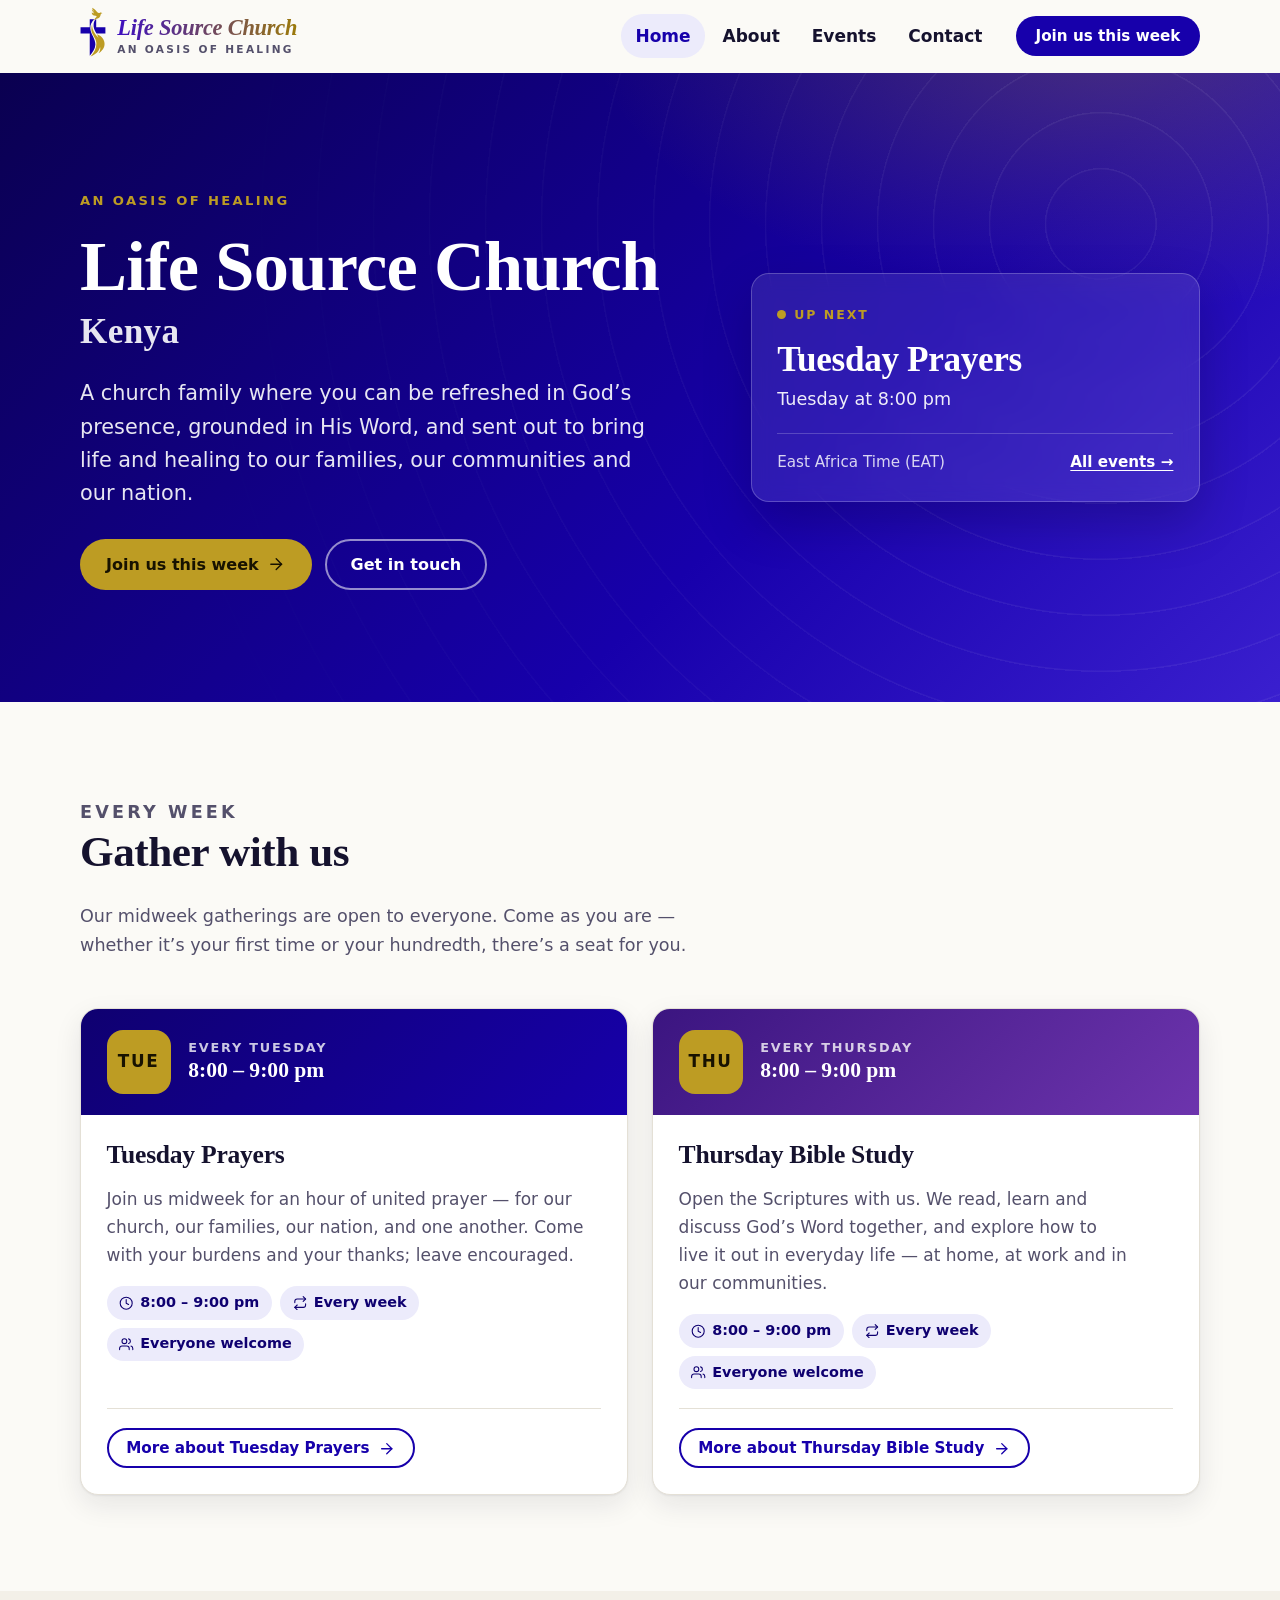
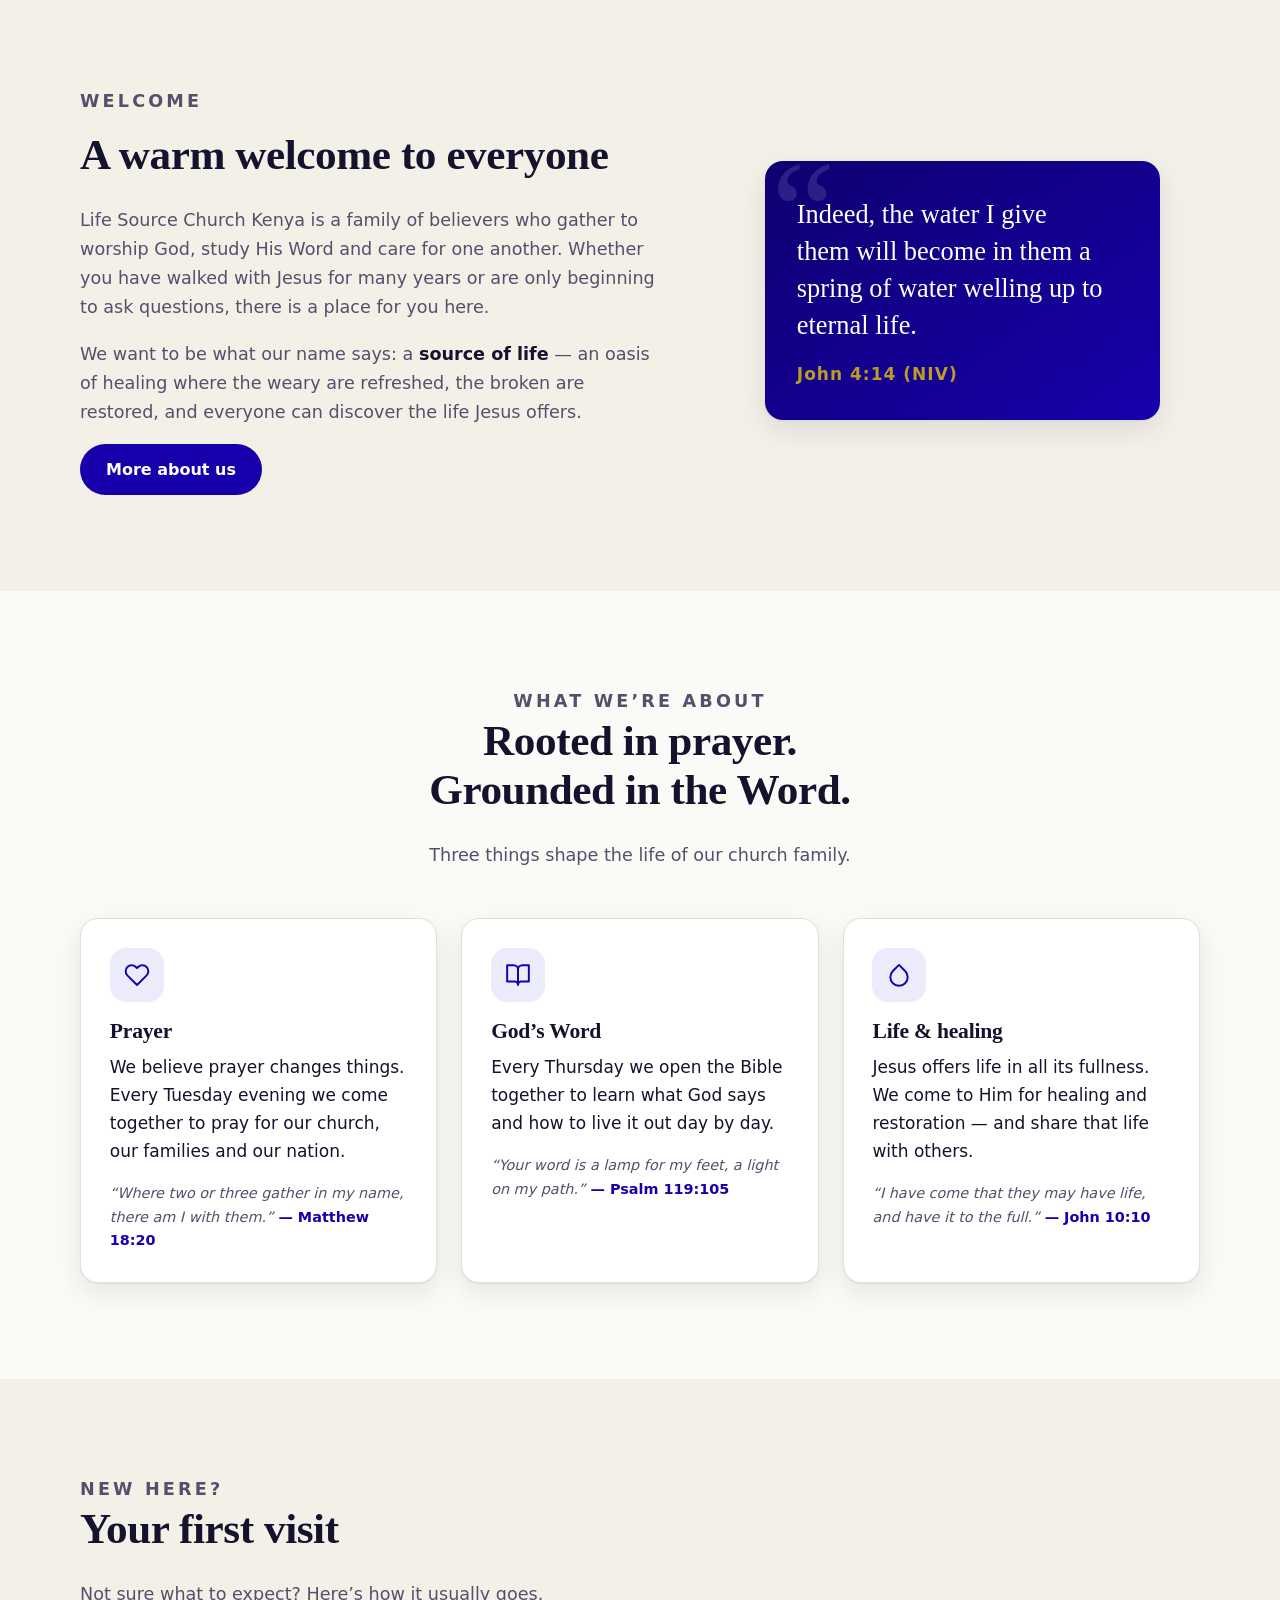
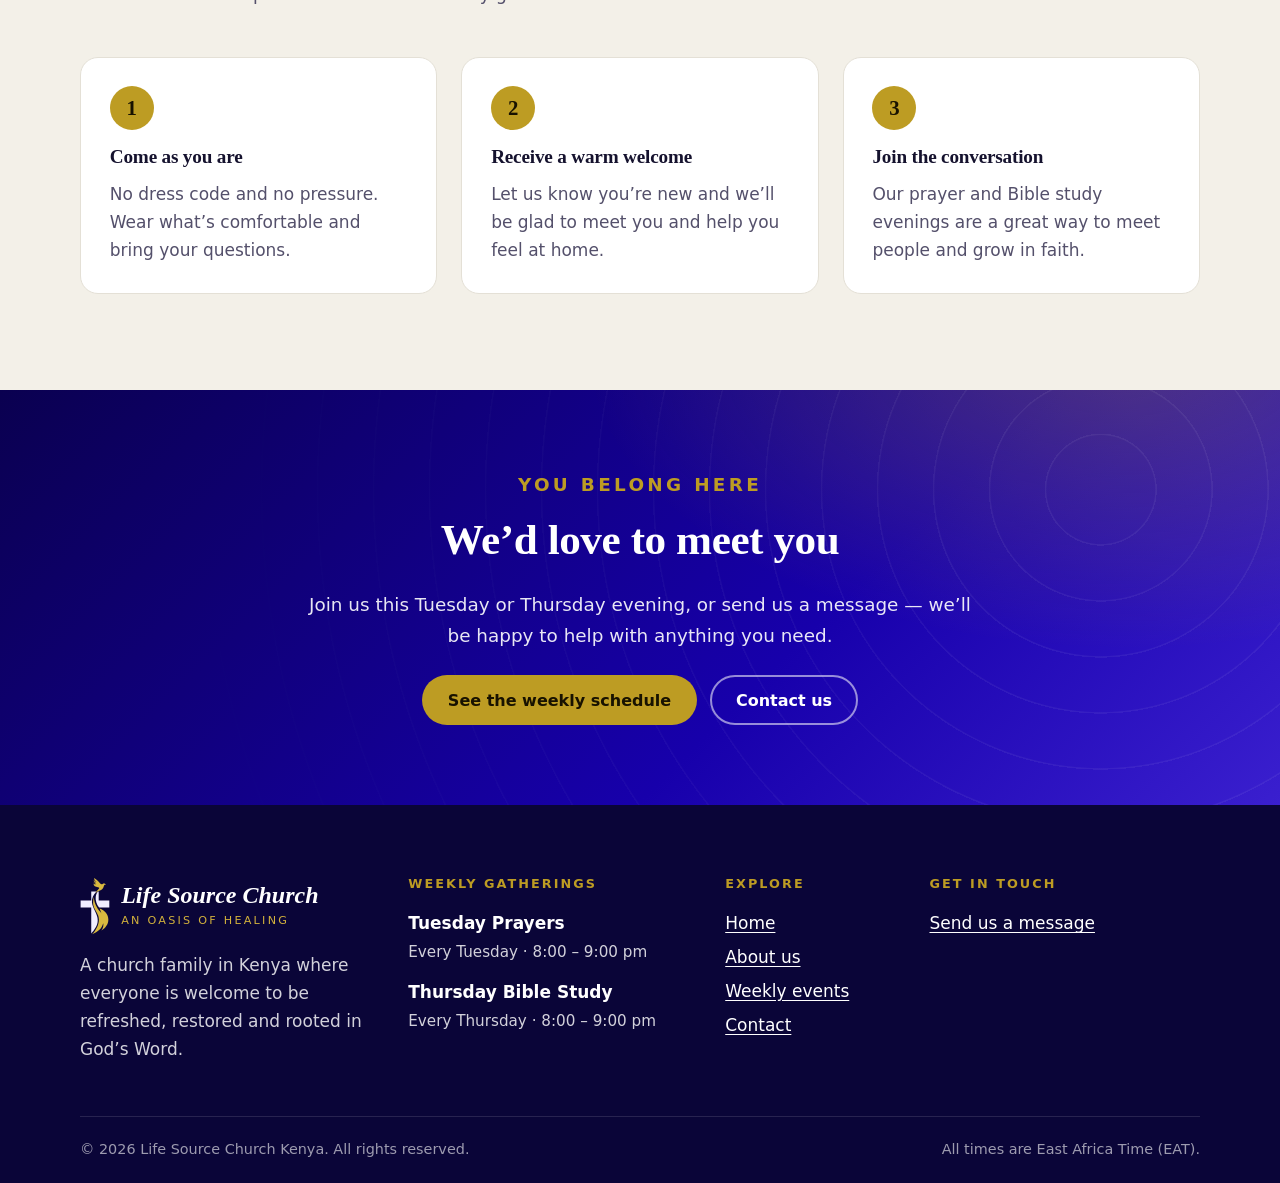
==== index.html @ 473baf08 "Add Life Source Church Kenya website Static, dependency-free site (HTML/CSS/JS) themed from the chur" ====
<!doctype html>
<html lang="en">
<head>
  <meta charset="utf-8">
  <meta name="viewport" content="width=device-width, initial-scale=1">
  <title>Life Source Church Kenya — An Oasis of Healing</title>
  <meta name="description" content="Life Source Church Kenya — a welcoming church family. Join us every Tuesday for prayers and every Thursday for Bible study, 8:00 – 9:00 pm.">
  <meta name="theme-color" content="#1700ab">
  <meta property="og:type" content="website">
  <meta property="og:site_name" content="Life Source Church Kenya">
  <meta property="og:title" content="Life Source Church Kenya — An Oasis of Healing">
  <meta property="og:description" content="Life Source Church Kenya — a welcoming church family. Join us every Tuesday for prayers and every Thursday for Bible study, 8:00 – 9:00 pm.">
  <link rel="icon" href="img/favicon.svg" type="image/svg+xml">
  <link rel="stylesheet" href="css/styles.css">
  <script>document.documentElement.classList.add("js");</script>
  <script src="js/site-config.js"></script>
  <script src="js/main.js" defer></script>
  <script type="application/ld+json">
  {"@context":"https://schema.org","@type":"Church","name":"Life Source Church Kenya","slogan":"An Oasis of Healing","description":"A welcoming church family in Kenya. Tuesday Prayers and Thursday Bible Study, 8:00 – 9:00 pm."}
  </script>
</head>
<body>
  <a class="skip-link" href="#main">Skip to main content</a>

  <header class="site-header">
    <div class="container header-inner">
      <a class="brand" href="index.html" aria-label="Life Source Church Kenya — home">
        <picture>
          <source media="(prefers-color-scheme: dark)" srcset="img/logo-mark-light.svg">
          <img src="img/logo-mark.svg" alt="" width="26" height="50">
        </picture>
        <span class="brand-text"><strong>Life Source Church</strong><small>An Oasis of Healing</small></span>
      </a>
      <button class="nav-toggle" type="button" aria-expanded="false" aria-controls="site-nav">
        <span class="sr-only">Menu</span><span class="nav-toggle__bars" aria-hidden="true"></span>
      </button>
      <nav id="site-nav" class="site-nav" aria-label="Main">
        <ul>
        <li><a href="index.html" aria-current="page">Home</a></li>
        <li><a href="about.html">About</a></li>
        <li><a href="events.html">Events</a></li>
        <li><a href="contact.html">Contact</a></li>
        </ul>
        <a class="btn btn--sm" href="events.html">Join us this week</a>
      </nav>
    </div>
  </header>

  <main id="main">

    <section class="hero">
      <div class="container hero__inner">
        <div class="hero__copy">
          <p class="eyebrow">An Oasis of Healing</p>
          <h1>Life Source Church <span>Kenya</span></h1>
          <p class="lead">A church family where you can be refreshed in God’s presence, grounded in His Word, and sent out to bring life and healing to our families, our communities and our nation.</p>
          <div class="btn-row">
            <a class="btn btn--accent" href="#this-week">Join us this week<span class="icon" data-icon="arrow" aria-hidden="true"></span></a>
            <a class="btn btn--ghost" href="contact.html">Get in touch</a>
          </div>
        </div>

        <aside class="next-card" data-next-event aria-live="polite" aria-label="Next gathering">
          <p class="next-card__status" data-next="status">Every week</p>
          <h2 class="next-card__title" data-next="title">Tuesday Prayers &amp; Thursday Bible Study</h2>
          <p class="next-card__when" data-next="when">8:00 – 9:00 pm</p>
          <p class="next-card__foot"><span>East Africa Time (EAT)</span><a href="events.html">All events &rarr;</a></p>
        </aside>
      </div>
    </section>

    <section class="section" id="this-week">
      <div class="container">
        <div class="section-head" data-reveal>
          <p class="eyebrow">Every week</p>
          <h2>Gather with us</h2>
          <p>Our midweek gatherings are open to everyone. Come as you are — whether it’s your first time or your hundredth, there’s a seat for you.</p>
        </div>
        <div class="grid grid--2">
      <article class="event-card event-card--tue" id="tuesday-prayers" data-reveal data-event data-title="Tuesday Prayers" data-day="2" data-start="20:00" data-end="21:00" data-desc="A weekly hour of united prayer at Life Source Church Kenya. Everyone is welcome.">
        <div class="event-card__head">
          <div class="event-card__day" aria-hidden="true">TUE</div>
          <div class="event-card__when"><small>Every Tuesday</small><strong>8:00 – 9:00 pm</strong></div>
        </div>
        <div class="event-card__body">
        <h3>Tuesday Prayers</h3>
        <p>Join us midweek for an hour of united prayer — for our church, our families, our nation, and one another. Come with your burdens and your thanks; leave encouraged.</p>
        <ul class="chips">
          <li class="chip"><span class="icon" data-icon="clock" aria-hidden="true"></span>8:00 – 9:00 pm</li>
          <li class="chip"><span class="icon" data-icon="repeat" aria-hidden="true"></span>Every week</li>
          <li class="chip"><span class="icon" data-icon="users" aria-hidden="true"></span>Everyone welcome</li>
        </ul>
        <div class="calendar-actions">
          <a class="btn btn--outline btn--sm" href="events.html#tuesday-prayers">More about Tuesday Prayers<span class="icon" data-icon="arrow" aria-hidden="true"></span></a>
        </div>
        </div>
      </article>
      <article class="event-card event-card--thu" id="thursday-bible-study" data-reveal data-event data-title="Thursday Bible Study" data-day="4" data-start="20:00" data-end="21:00" data-desc="A weekly hour in God's Word at Life Source Church Kenya. Everyone is welcome.">
        <div class="event-card__head">
          <div class="event-card__day" aria-hidden="true">THU</div>
          <div class="event-card__when"><small>Every Thursday</small><strong>8:00 – 9:00 pm</strong></div>
        </div>
        <div class="event-card__body">
        <h3>Thursday Bible Study</h3>
        <p>Open the Scriptures with us. We read, learn and discuss God’s Word together, and explore how to live it out in everyday life — at home, at work and in our communities.</p>
        <ul class="chips">
          <li class="chip"><span class="icon" data-icon="clock" aria-hidden="true"></span>8:00 – 9:00 pm</li>
          <li class="chip"><span class="icon" data-icon="repeat" aria-hidden="true"></span>Every week</li>
          <li class="chip"><span class="icon" data-icon="users" aria-hidden="true"></span>Everyone welcome</li>
        </ul>
        <div class="calendar-actions">
          <a class="btn btn--outline btn--sm" href="events.html#thursday-bible-study">More about Thursday Bible Study<span class="icon" data-icon="arrow" aria-hidden="true"></span></a>
        </div>
        </div>
      </article>
        </div>
      </div>
    </section>

    <section class="section section--alt">
      <div class="container split">
        <div class="prose" data-reveal>
          <p class="eyebrow">Welcome</p>
          <h2>A warm welcome to everyone</h2>
          <p>Life Source Church Kenya is a family of believers who gather to worship God, study His Word and care for one another. Whether you have walked with Jesus for many years or are only beginning to ask questions, there is a place for you here.</p>
          <p>We want to be what our name says: a <strong>source of life</strong> — an oasis of healing where the weary are refreshed, the broken are restored, and everyone can discover the life Jesus offers.</p>
          <div class="btn-row"><a class="btn" href="about.html">More about us</a></div>
        </div>
        <figure class="verse" data-reveal>
          <blockquote>
            <p>Indeed, the water I give them will become in them a spring of water welling up to eternal life.</p>
            <footer><cite>John 4:14 (NIV)</cite></footer>
          </blockquote>
        </figure>
      </div>
    </section>

    <section class="section">
      <div class="container">
        <div class="section-head section-head--center" data-reveal>
          <p class="eyebrow">What we’re about</p>
          <h2>Rooted in prayer. Grounded in the Word.</h2>
          <p>Three things shape the life of our church family.</p>
        </div>
        <div class="grid grid--3">
          <article class="card" data-reveal>
            <div class="icon-bubble"><span class="icon" data-icon="heart" aria-hidden="true"></span></div>
            <h3>Prayer</h3>
            <p>We believe prayer changes things. Every Tuesday evening we come together to pray for our church, our families and our nation.</p>
            <span class="ref"><em>“Where two or three gather in my name, there am I with them.”</em> — Matthew 18:20</span>
          </article>
          <article class="card" data-reveal>
            <div class="icon-bubble"><span class="icon" data-icon="book" aria-hidden="true"></span></div>
            <h3>God’s Word</h3>
            <p>Every Thursday we open the Bible together to learn what God says and how to live it out day by day.</p>
            <span class="ref"><em>“Your word is a lamp for my feet, a light on my path.”</em> — Psalm 119:105</span>
          </article>
          <article class="card" data-reveal>
            <div class="icon-bubble"><span class="icon" data-icon="drop" aria-hidden="true"></span></div>
            <h3>Life &amp; healing</h3>
            <p>Jesus offers life in all its fullness. We come to Him for healing and restoration — and share that life with others.</p>
            <span class="ref"><em>“I have come that they may have life, and have it to the full.”</em> — John 10:10</span>
          </article>
        </div>
      </div>
    </section>

    <section class="section section--alt">
      <div class="container">
        <div class="section-head" data-reveal>
          <p class="eyebrow">New here?</p>
          <h2>Your first visit</h2>
          <p>Not sure what to expect? Here’s how it usually goes.</p>
        </div>
        <ol class="steps">
          <li data-reveal><h3>Come as you are</h3><p>No dress code and no pressure. Wear what’s comfortable and bring your questions.</p></li>
          <li data-reveal><h3>Receive a warm welcome</h3><p>Let us know you’re new and we’ll be glad to meet you and help you feel at home.</p></li>
          <li data-reveal><h3>Join the conversation</h3><p>Our prayer and Bible study evenings are a great way to meet people and grow in faith.</p></li>
        </ol>
      </div>
    </section>

    <section class="cta-band">
      <div class="container" data-reveal>
        <p class="eyebrow">You belong here</p>
        <h2>We’d love to meet you</h2>
        <p>Join us this Tuesday or Thursday evening, or send us a message — we’ll be happy to help with anything you need.</p>
        <div class="btn-row">
          <a class="btn btn--accent" href="events.html">See the weekly schedule</a>
          <a class="btn btn--ghost" href="contact.html">Contact us</a>
        </div>
      </div>
    </section>

  </main>

  <footer class="site-footer">
    <div class="container">
      <div class="footer-grid">
        <div>
          <a class="footer-brand" href="index.html">
            <img src="img/logo-mark-light.svg" alt="" width="30" height="58">
            <span><strong>Life Source Church</strong><small>An Oasis of Healing</small></span>
          </a>
          <p>A church family in Kenya where everyone is welcome to be refreshed, restored and rooted in God’s Word.</p>
          <ul class="social" data-site-needs-any="social.facebook,social.instagram,social.youtube,social.tiktok,social.x" hidden>
            <li data-site-needs="social.facebook" hidden><a data-site-href="social.facebook" target="_blank" rel="noopener noreferrer">Facebook</a></li>
            <li data-site-needs="social.instagram" hidden><a data-site-href="social.instagram" target="_blank" rel="noopener noreferrer">Instagram</a></li>
            <li data-site-needs="social.youtube" hidden><a data-site-href="social.youtube" target="_blank" rel="noopener noreferrer">YouTube</a></li>
            <li data-site-needs="social.tiktok" hidden><a data-site-href="social.tiktok" target="_blank" rel="noopener noreferrer">TikTok</a></li>
            <li data-site-needs="social.x" hidden><a data-site-href="social.x" target="_blank" rel="noopener noreferrer">X</a></li>
          </ul>
        </div>

        <div class="footer-times">
          <h2>Weekly gatherings</h2>
          <ul>
            <li><strong>Tuesday Prayers</strong><span>Every Tuesday · 8:00 – 9:00&nbsp;pm</span></li>
            <li><strong>Thursday Bible Study</strong><span>Every Thursday · 8:00 – 9:00&nbsp;pm</span></li>
          </ul>
        </div>

        <div>
          <h2>Explore</h2>
          <ul>
            <li><a href="index.html">Home</a></li>
            <li><a href="about.html">About us</a></li>
            <li><a href="events.html">Weekly events</a></li>
            <li><a href="contact.html">Contact</a></li>
          </ul>
        </div>

        <div>
          <h2>Get in touch</h2>
          <ul>
            <li data-site-needs="address" hidden data-site-text="address"></li>
            <li data-site-needs="phone" hidden><a data-site-href="phone" data-site-text="phone"></a></li>
            <li data-site-needs="whatsapp" hidden><a data-site-href="whatsapp" target="_blank" rel="noopener noreferrer">Chat on WhatsApp</a></li>
            <li data-site-needs="email" hidden><a data-site-href="email" data-site-text="email"></a></li>
            <li><a href="contact.html">Send us a message</a></li>
          </ul>
        </div>
      </div>

      <div class="footer-bottom">
        <p>&copy; <span data-year>2026</span> Life Source Church Kenya. All rights reserved.</p>
        <p>All times are East Africa Time (EAT).</p>
      </div>
    </div>
  </footer>
</body>
</html>
---- css/styles.css ----
/* ==========================================================================
   Life Source Church Kenya — site styles
   No external dependencies: system fonts, inline-friendly, mobile-first.
   ========================================================================== */

/* ---------- Design tokens ---------- */
:root {
  /* Palette taken from the church logo: royal blue + gold */
  --bg: #fbfaf6;
  --bg-alt: #f3f0e8;
  --surface: #ffffff;
  --ink: #15122e;
  --ink-soft: #54506b;
  --line: #e4e0d6;

  --brand: #1700ab;
  --brand-strong: #0f0070;
  --brand-tint: #ecebfb;
  --accent: #bd9c23;
  --accent-hover: #d2b13c;
  --accent-ink: #181200;

  --btn-bg: #1700ab;
  --btn-ink: #ffffff;

  --grad-a: #3e0fc0;
  --grad-b: #9c7a0a;

  --shadow: 0 1px 2px rgba(21, 18, 46, 0.06), 0 10px 28px rgba(21, 18, 46, 0.09);
  --radius: 18px;
  --radius-sm: 12px;

  --font-body: system-ui, -apple-system, "Segoe UI", Roboto, "Helvetica Neue", Arial, "Noto Sans", sans-serif;
  --font-display: "Iowan Old Style", "Palatino Linotype", Palatino, "Book Antiqua", Georgia, "Noto Serif", serif;

  --container: 1120px;
  --header-h: 72px;
}

@media (prefers-color-scheme: dark) {
  :root {
    --bg: #0a0820;
    --bg-alt: #100d2e;
    --surface: #16123a;
    --ink: #ece9ff;
    --ink-soft: #b0aad2;
    --line: #2a2560;

    --brand: #a99dff;
    --brand-strong: #cfc8ff;
    --brand-tint: #221c5c;
    --accent-hover: #d2b13c;

    --btn-bg: #a99dff;
    --btn-ink: #0c0630;

    --grad-a: #b3a8ff;
    --grad-b: #e8c552;

    --shadow: 0 1px 2px rgba(0, 0, 0, 0.3), 0 10px 28px rgba(0, 0, 0, 0.35);
  }
}

/* ---------- Base ---------- */
*,
*::before,
*::after { box-sizing: border-box; }

html {
  -webkit-text-size-adjust: 100%;
  scroll-behavior: smooth;
  scroll-padding-top: calc(var(--header-h) + 1rem);
}

body {
  margin: 0;
  font-family: var(--font-body);
  font-size: 1.0625rem;
  line-height: 1.65;
  color: var(--ink);
  background: var(--bg);
  -webkit-font-smoothing: antialiased;
}

img { max-width: 100%; height: auto; }
svg { flex-shrink: 0; }
[hidden] { display: none !important; }

h1, h2, h3, h4 {
  font-family: var(--font-display);
  line-height: 1.15;
  margin: 0 0 0.6em;
  letter-spacing: -0.01em;
  text-wrap: balance;
}
h1 { font-size: clamp(2.5rem, 6.4vw, 4.4rem); font-weight: 700; }
h2 { font-size: clamp(1.9rem, 4vw, 2.7rem); font-weight: 700; }
h3 { font-size: 1.35rem; font-weight: 700; }
p { margin: 0 0 1em; text-wrap: pretty; }
a { color: var(--brand); text-underline-offset: 3px; }
a:hover { color: var(--brand-strong); }

:focus-visible {
  outline: 3px solid var(--accent);
  outline-offset: 3px;
  border-radius: 6px;
}

.container {
  width: min(100% - 2rem, var(--container));
  margin-inline: auto;
}

.sr-only {
  position: absolute;
  width: 1px; height: 1px;
  padding: 0; margin: -1px;
  overflow: hidden;
  clip: rect(0, 0, 0, 0);
  white-space: nowrap;
  border: 0;
}

.skip-link {
  position: absolute;
  left: 1rem; top: -4rem;
  z-index: 200;
  padding: 0.7rem 1.1rem;
  background: var(--accent);
  color: var(--accent-ink);
  font-weight: 700;
  border-radius: 10px;
  text-decoration: none;
  transition: top 0.2s;
}
.skip-link:focus { top: 1rem; }

.icon { display: inline-flex; width: 1.25em; height: 1.25em; }
.icon svg { width: 100%; height: 100%; }

/* ---------- Buttons ---------- */
.btn {
  display: inline-flex;
  align-items: center;
  justify-content: center;
  gap: 0.55rem;
  padding: 0.85rem 1.5rem;
  font: inherit;
  font-weight: 650;
  font-size: 1rem;
  line-height: 1.2;
  text-decoration: none;
  color: var(--btn-ink);
  background: var(--btn-bg);
  border: 2px solid transparent;
  border-radius: 999px;
  cursor: pointer;
  transition: transform 0.15s ease, box-shadow 0.15s ease, background-color 0.15s ease;
}
.btn:hover { color: var(--btn-ink); transform: translateY(-2px); box-shadow: 0 8px 20px rgba(23, 0, 171, 0.28); }
.btn:active { transform: translateY(0); }
.btn .icon { width: 1.15em; height: 1.15em; }

.btn--accent { background: var(--accent); color: var(--accent-ink); }
.btn--accent:hover { color: var(--accent-ink); background: var(--accent-hover); }

.btn--ghost {
  background: transparent;
  color: #fff;
  border-color: rgba(255, 255, 255, 0.55);
}
.btn--ghost:hover { color: #fff; background: rgba(255, 255, 255, 0.12); box-shadow: none; }

.btn--outline {
  background: transparent;
  color: var(--brand);
  border-color: var(--brand);
}
.btn--outline:hover { color: var(--btn-ink); background: var(--btn-bg); }

.btn--whatsapp { background: #1fa855; color: #fff; }
.btn--whatsapp:hover { color: #fff; background: #178c46; }

.btn--sm { padding: 0.55rem 1.1rem; font-size: 0.95rem; }
.btn-row { display: flex; flex-wrap: wrap; gap: 0.8rem; }

/* ---------- Header / navigation ---------- */
.site-header {
  position: sticky;
  top: 0;
  z-index: 100;
  background: color-mix(in srgb, var(--bg) 88%, transparent);
  -webkit-backdrop-filter: saturate(1.4) blur(12px);
  backdrop-filter: saturate(1.4) blur(12px);
  border-bottom: 1px solid transparent;
  transition: border-color 0.2s, box-shadow 0.2s;
}
.site-header.scrolled { border-bottom-color: var(--line); box-shadow: 0 6px 20px rgba(16, 38, 44, 0.06); }

.header-inner {
  display: flex;
  align-items: center;
  justify-content: space-between;
  flex-wrap: wrap;
  gap: 0.5rem 1rem;
  min-height: var(--header-h);
}

.brand {
  display: inline-flex;
  align-items: center;
  gap: 0.7rem;
  color: var(--ink);
  text-decoration: none;
}
.brand:hover { color: var(--ink); }
.brand img { width: 26px; height: 50px; }
.brand-text { display: flex; flex-direction: column; line-height: 1.1; }
.brand-text strong {
  font-family: var(--font-display);
  font-style: italic;
  font-size: 1.4rem;
  font-weight: 700;
  letter-spacing: -0.01em;
  color: var(--brand);
}
@supports ((-webkit-background-clip: text) or (background-clip: text)) {
  .brand-text strong {
    background: linear-gradient(90deg, var(--grad-a), var(--grad-b));
    -webkit-background-clip: text;
    background-clip: text;
    -webkit-text-fill-color: transparent;
    color: transparent;
  }
}
.brand-text small { margin-top: 0.2rem; font-size: 0.66rem; letter-spacing: 0.22em; text-transform: uppercase; color: var(--ink-soft); font-weight: 600; }

.site-nav { display: flex; align-items: center; gap: 1.2rem; }
.site-nav ul { display: flex; align-items: center; gap: 0.2rem; list-style: none; margin: 0; padding: 0; }
.site-nav li a:not(.btn) {
  display: block;
  padding: 0.5rem 0.9rem;
  color: var(--ink);
  font-weight: 600;
  text-decoration: none;
  border-radius: 999px;
  transition: background-color 0.15s, color 0.15s;
}
.site-nav li a:not(.btn):hover { background: var(--brand-tint); color: var(--brand-strong); }
.site-nav li a[aria-current="page"] { color: var(--brand); background: var(--brand-tint); }

.nav-toggle {
  display: none;
  align-items: center;
  justify-content: center;
  width: 46px; height: 46px;
  padding: 0;
  color: var(--ink);
  background: transparent;
  border: 1px solid var(--line);
  border-radius: 12px;
  cursor: pointer;
}
.nav-toggle__bars,
.nav-toggle__bars::before,
.nav-toggle__bars::after {
  display: block;
  width: 20px; height: 2px;
  background: currentColor;
  border-radius: 2px;
  transition: transform 0.2s, opacity 0.2s;
}
.nav-toggle__bars { position: relative; }
.nav-toggle__bars::before,
.nav-toggle__bars::after { content: ""; position: absolute; left: 0; }
.nav-toggle__bars::before { top: -6px; }
.nav-toggle__bars::after { top: 6px; }
.nav-toggle[aria-expanded="true"] .nav-toggle__bars { background: transparent; }
.nav-toggle[aria-expanded="true"] .nav-toggle__bars::before { top: 0; transform: rotate(45deg); }
.nav-toggle[aria-expanded="true"] .nav-toggle__bars::after { top: 0; transform: rotate(-45deg); }

@media (max-width: 859px) {
  /* Without JS the nav simply wraps under the logo. */
  .site-nav { width: 100%; flex-wrap: wrap; }
  .site-nav ul { flex-wrap: wrap; }

  /* With JS it collapses behind the menu button. */
  .js .nav-toggle { display: inline-flex; }
  .js .site-nav {
    display: none;
    flex-direction: column;
    align-items: stretch;
    gap: 0.8rem;
    padding: 0.5rem 0 1.2rem;
  }
  .js .site-nav.open { display: flex; }
  .js .site-nav ul { flex-direction: column; align-items: stretch; }
  .js .site-nav li a:not(.btn) { padding: 0.8rem 1rem; }
}

/* ---------- Hero ---------- */
.hero,
.page-hero,
.cta-band {
  position: relative;
  overflow: hidden;
  color: #fff;
  background:
    radial-gradient(900px 500px at 88% -10%, rgba(189, 156, 35, 0.32), transparent 60%),
    linear-gradient(135deg, #0a0050 0%, #1700ab 62%, #3a1fcf 100%);
  isolation: isolate;
}
.hero::before,
.page-hero::before,
.cta-band::before {
  content: "";
  position: absolute;
  inset: 0;
  z-index: -1;
  background-image: repeating-radial-gradient(
    circle at 86% 24%,
    transparent 0 54px,
    rgba(255, 255, 255, 0.06) 55px 56px
  );
  -webkit-mask-image: linear-gradient(to left, #000 20%, transparent 85%);
  mask-image: linear-gradient(to left, #000 20%, transparent 85%);
}

.hero { padding-block: clamp(3.5rem, 9vw, 7rem); }
.hero__inner {
  display: grid;
  gap: 2.5rem;
  align-items: center;
}
@media (min-width: 900px) {
  .hero__inner { grid-template-columns: 1.35fr 1fr; gap: 4rem; }
}

.eyebrow {
  display: inline-block;
  margin: 0 0 0.9rem;
  font-size: 0.82rem;
  font-weight: 700;
  letter-spacing: 0.18em;
  text-transform: uppercase;
  color: var(--brand);
}
.hero .eyebrow,
.page-hero .eyebrow,
.cta-band .eyebrow { color: var(--accent); }

.hero h1 { color: #fff; margin-bottom: 0.35em; }
.hero h1 span { display: block; font-size: 0.5em; font-weight: 600; letter-spacing: 0.01em; color: rgba(255, 255, 255, 0.9); margin-top: 0.15em; }
.lead { font-size: clamp(1.1rem, 2.2vw, 1.3rem); line-height: 1.6; max-width: 38em; }
.hero .lead { color: rgba(255, 255, 255, 0.9); margin-bottom: 1.8rem; }

/* "Next gathering" glass card */
.next-card {
  padding: 1.6rem;
  background: rgba(255, 255, 255, 0.1);
  border: 1px solid rgba(255, 255, 255, 0.22);
  border-radius: var(--radius);
  -webkit-backdrop-filter: blur(10px);
  backdrop-filter: blur(10px);
  box-shadow: 0 20px 50px rgba(0, 0, 0, 0.2);
}
.next-card__status {
  display: inline-flex;
  align-items: center;
  gap: 0.5rem;
  margin: 0 0 0.9rem;
  font-size: 0.78rem;
  font-weight: 700;
  letter-spacing: 0.16em;
  text-transform: uppercase;
  color: var(--accent);
}
.next-card__status::before {
  content: "";
  width: 9px; height: 9px;
  border-radius: 50%;
  background: currentColor;
}
.next-card.is-live .next-card__status { color: #7ff0a7; }
.next-card.is-live .next-card__status::before { animation: pulse 1.6s infinite; }
@keyframes pulse {
  0% { box-shadow: 0 0 0 0 rgba(127, 240, 167, 0.7); }
  70% { box-shadow: 0 0 0 10px rgba(127, 240, 167, 0); }
  100% { box-shadow: 0 0 0 0 rgba(127, 240, 167, 0); }
}
.next-card__title { font-size: clamp(1.7rem, 3.4vw, 2.2rem); margin-bottom: 0.3rem; color: #fff; }
.next-card__when { font-size: 1.1rem; margin: 0 0 1.2rem; color: rgba(255, 255, 255, 0.92); }
.next-card__foot {
  display: flex;
  align-items: center;
  justify-content: space-between;
  flex-wrap: wrap;
  gap: 0.5rem 1rem;
  margin: 0;
  padding-top: 1rem;
  font-size: 0.95rem;
  color: rgba(255, 255, 255, 0.82);
  border-top: 1px solid rgba(255, 255, 255, 0.2);
}
.next-card__foot a { color: #fff; font-weight: 650; }

/* Inner page hero */
.page-hero { padding-block: clamp(3rem, 7vw, 5rem); }
.page-hero h1 { font-size: clamp(2.2rem, 5.4vw, 3.6rem); color: #fff; margin-bottom: 0.3em; }
.page-hero .lead { color: rgba(255, 255, 255, 0.88); margin: 0; }

/* ---------- Sections ---------- */
.section { padding-block: clamp(3.5rem, 8vw, 6rem); }
.section--alt { background: var(--bg-alt); }
.section-head { max-width: 40rem; margin-bottom: clamp(2rem, 4vw, 3rem); }
.section-head--center { margin-inline: auto; text-align: center; }
.section-head p { color: var(--ink-soft); font-size: 1.1rem; margin: 0; }

.grid { display: grid; gap: 1.5rem; }
.grid--2 { grid-template-columns: repeat(auto-fit, minmax(min(100%, 340px), 1fr)); }
.grid--3 { grid-template-columns: repeat(auto-fit, minmax(min(100%, 270px), 1fr)); }

.split {
  display: grid;
  gap: 2.5rem;
  align-items: center;
}
@media (min-width: 880px) {
  .split { grid-template-columns: 1.1fr 0.9fr; gap: 4rem; }
  .split--even { grid-template-columns: 1fr 1fr; align-items: start; }
}

/* ---------- Cards ---------- */
.card {
  padding: 1.8rem;
  background: var(--surface);
  border: 1px solid var(--line);
  border-radius: var(--radius);
  box-shadow: var(--shadow);
}
.card h3 { margin-bottom: 0.4em; }
.card p:last-child { margin-bottom: 0; }

.icon-bubble {
  display: grid;
  place-items: center;
  width: 54px; height: 54px;
  margin-bottom: 1.1rem;
  color: var(--brand);
  background: var(--brand-tint);
  border-radius: 16px;
}
.icon-bubble .icon { width: 26px; height: 26px; }

.ref {
  display: block;
  margin-top: 1rem;
  font-size: 0.9rem;
  font-weight: 650;
  color: var(--brand);
}
.ref em { font-weight: 400; color: var(--ink-soft); }

/* Event cards */
.event-card {
  display: flex;
  flex-direction: column;
  overflow: hidden;
  background: var(--surface);
  border: 1px solid var(--line);
  border-radius: var(--radius);
  box-shadow: var(--shadow);
}
.event-card__head {
  display: flex;
  align-items: center;
  gap: 1.1rem;
  padding: 1.3rem 1.6rem;
  color: #fff;
  background: linear-gradient(135deg, #0f0070, #1700ab);
}
.event-card--thu .event-card__head { background: linear-gradient(135deg, #3b1580, #6d34ad); }
.event-card__day {
  display: grid;
  place-items: center;
  width: 64px; height: 64px;
  font-size: 1.05rem;
  font-weight: 800;
  letter-spacing: 0.1em;
  color: var(--accent-ink);
  background: var(--accent);
  border-radius: 16px;
}
.event-card__when { display: flex; flex-direction: column; line-height: 1.3; }
.event-card__when small { font-size: 0.8rem; font-weight: 700; letter-spacing: 0.14em; text-transform: uppercase; color: rgba(255, 255, 255, 0.78); }
.event-card__when strong { font-size: 1.35rem; font-family: var(--font-display); }
.event-card__body { display: flex; flex-direction: column; flex: 1; padding: 1.6rem; }
.event-card__body h3 { font-size: 1.6rem; }
.event-card__body > p { color: var(--ink-soft); }

.chips { display: flex; flex-wrap: wrap; gap: 0.5rem; margin: 0 0 1.2rem; padding: 0; list-style: none; }
.chip {
  display: inline-flex;
  align-items: center;
  gap: 0.4rem;
  padding: 0.3rem 0.8rem;
  font-size: 0.9rem;
  font-weight: 600;
  color: var(--brand-strong);
  background: var(--brand-tint);
  border-radius: 999px;
}
.chip .icon { width: 1em; height: 1em; }

.checklist { margin: 0 0 1.4rem; padding: 0; list-style: none; }
.checklist li { position: relative; padding: 0.3rem 0 0.3rem 1.8rem; }
.checklist li::before {
  content: "";
  position: absolute;
  left: 0.2rem; top: 0.85rem;
  width: 0.55rem; height: 0.3rem;
  border-left: 2.5px solid var(--brand);
  border-bottom: 2.5px solid var(--brand);
  transform: rotate(-45deg);
}

.calendar-actions { margin-top: auto; padding-top: 1.2rem; border-top: 1px solid var(--line); }
.calendar-actions__label { margin: 0 0 0.6rem; font-size: 0.85rem; font-weight: 700; letter-spacing: 0.1em; text-transform: uppercase; color: var(--ink-soft); }
.calendar-actions .btn-row { gap: 0.6rem; }

/* Scripture / verse card */
.verse {
  position: relative;
  padding: 2.2rem 2rem 2rem;
  color: #fff;
  background: linear-gradient(145deg, #0f0070, #1700ab);
  border-radius: var(--radius);
  box-shadow: var(--shadow);
  overflow: hidden;
}
.verse::before {
  content: "\201C";
  position: absolute;
  top: -0.15em; left: 0.4rem;
  font-family: var(--font-display);
  font-size: 9rem;
  line-height: 1;
  color: rgba(255, 255, 255, 0.12);
}
.verse blockquote { position: relative; margin: 0; }
.verse blockquote p {
  margin: 0 0 1rem;
  font-family: var(--font-display);
  font-size: clamp(1.3rem, 2.6vw, 1.65rem);
  line-height: 1.4;
}
.verse cite { font-style: normal; font-weight: 700; letter-spacing: 0.06em; color: var(--accent); }

.expect-title { margin: 0 0 0.4rem; font-family: var(--font-body); font-size: 0.85rem; font-weight: 700; letter-spacing: 0.1em; text-transform: uppercase; color: var(--ink-soft); }
.time-note { display: flex; align-items: center; gap: 0.6rem; margin: 1.8rem 0 0; color: var(--ink-soft); }
.card-title { font-size: 1.6rem; }
.section--tight { padding-block: 0 clamp(3.5rem, 8vw, 6rem); }

/* Logo card — always white so the full-colour logo reads in dark mode too */
.logo-card {
  display: grid;
  justify-items: center;
  gap: 1.2rem;
  margin: 0;
  padding: 2.2rem 1.5rem;
  text-align: center;
  color: #15122e;
  background: #fff;
  border: 1px solid var(--line);
  border-radius: var(--radius);
  box-shadow: var(--shadow);
}
.logo-card img { width: 150px; height: auto; }
.logo-card strong { display: block; font-family: var(--font-display); font-style: italic; font-size: 1.6rem; color: #3e0fc0; }
.logo-card span { font-size: 0.8rem; font-weight: 600; letter-spacing: 0.22em; text-transform: uppercase; color: #6b5a14; }

/* Steps */
.steps { counter-reset: step; display: grid; gap: 1.5rem; margin: 0; padding: 0; list-style: none; }
@media (min-width: 760px) { .steps { grid-template-columns: repeat(3, 1fr); } }
.steps li { position: relative; padding: 1.8rem; background: var(--surface); border: 1px solid var(--line); border-radius: var(--radius); }
.steps li::before {
  counter-increment: step;
  content: counter(step);
  display: grid;
  place-items: center;
  width: 44px; height: 44px;
  margin-bottom: 1rem;
  font-family: var(--font-display);
  font-size: 1.3rem;
  font-weight: 700;
  color: var(--accent-ink);
  background: var(--accent);
  border-radius: 50%;
}
.steps h3 { font-size: 1.2rem; }
.steps p { margin: 0; color: var(--ink-soft); }

/* CTA band */
.cta-band { padding-block: clamp(3rem, 7vw, 5rem); text-align: center; }
.cta-band h2 { color: #fff; }
.cta-band p { max-width: 36em; margin-inline: auto; color: rgba(255, 255, 255, 0.9); font-size: 1.15rem; }
.cta-band .btn-row { justify-content: center; margin-top: 1.5rem; }

/* About page */
.prose { max-width: 42rem; }
.prose p { color: var(--ink-soft); font-size: 1.1rem; }
.prose p strong { color: var(--ink); }

.mv-card { border-top: 4px solid var(--accent); }
.mv-card .eyebrow { margin-bottom: 0.4rem; }
.mv-card p { font-family: var(--font-display); font-size: 1.35rem; line-height: 1.45; color: var(--ink); }

.beliefs { display: grid; gap: 1.2rem; margin: 0; padding: 0; list-style: none; }
@media (min-width: 760px) { .beliefs { grid-template-columns: 1fr 1fr; } }
.beliefs li { padding: 1.4rem 1.5rem; background: var(--surface); border: 1px solid var(--line); border-radius: var(--radius-sm); }
.beliefs h3 { font-size: 1.15rem; margin-bottom: 0.3em; }
.beliefs p { margin: 0; color: var(--ink-soft); font-size: 1rem; }
.beliefs .ref { margin-top: 0.6rem; font-size: 0.85rem; }

.values { display: grid; gap: 1.2rem; grid-template-columns: repeat(auto-fit, minmax(min(100%, 220px), 1fr)); margin: 0; padding: 0; list-style: none; }
.values li { padding: 1.5rem; text-align: center; background: var(--surface); border: 1px solid var(--line); border-radius: var(--radius); }
.values .icon-bubble { margin-inline: auto; }
.values h3 { font-size: 1.15rem; margin-bottom: 0.3em; }
.values p { margin: 0; font-size: 0.98rem; color: var(--ink-soft); }

/* Contact page */
.contact-list { display: grid; gap: 1rem; margin: 0; padding: 0; list-style: none; }
.contact-item {
  display: flex;
  align-items: flex-start;
  gap: 1rem;
  padding: 1.2rem 1.3rem;
  background: var(--surface);
  border: 1px solid var(--line);
  border-radius: var(--radius-sm);
}
.contact-item .icon-bubble { width: 46px; height: 46px; margin: 0; border-radius: 13px; }
.contact-item .icon-bubble .icon { width: 22px; height: 22px; }
.contact-item h3 { margin: 0 0 0.1em; font-size: 1rem; font-family: var(--font-body); font-weight: 700; }
.contact-item p, .contact-item a { margin: 0; overflow-wrap: anywhere; }

.notice {
  padding: 1.2rem 1.4rem;
  color: var(--ink);
  background: var(--brand-tint);
  border-left: 4px solid var(--brand);
  border-radius: var(--radius-sm);
}
.notice p { margin: 0; }
.notice { margin-bottom: 1.2rem; }

/* Single-column layout (used when the contact form is hidden because no WhatsApp/email is configured) */
.split--single { grid-template-columns: minmax(0, 44rem); }

.form { display: grid; gap: 1.1rem; }
.field { display: grid; gap: 0.4rem; }
.field label { font-weight: 650; font-size: 0.95rem; }
.field label span { font-weight: 400; color: var(--ink-soft); }
.field input,
.field select,
.field textarea {
  width: 100%;
  padding: 0.8rem 0.95rem;
  font: inherit;
  color: var(--ink);
  background: var(--bg);
  border: 1.5px solid var(--line);
  border-radius: var(--radius-sm);
  transition: border-color 0.15s, box-shadow 0.15s;
}
.field textarea { min-height: 9rem; resize: vertical; }
.field input:focus,
.field select:focus,
.field textarea:focus {
  outline: none;
  border-color: var(--brand);
  box-shadow: 0 0 0 4px color-mix(in srgb, var(--brand) 22%, transparent);
}
.form-status { min-height: 1.5em; margin: 0; font-weight: 600; color: var(--brand); }
.form-hint { margin: 0; font-size: 0.9rem; color: var(--ink-soft); }

.map {
  overflow: hidden;
  border: 1px solid var(--line);
  border-radius: var(--radius);
  box-shadow: var(--shadow);
}
.map iframe { display: block; width: 100%; height: 380px; border: 0; }

/* Social links */
.social { display: flex; flex-wrap: wrap; gap: 0.5rem; margin: 0; padding: 0; list-style: none; }
.social a {
  display: inline-block;
  padding: 0.4rem 0.95rem;
  font-size: 0.92rem;
  font-weight: 650;
  color: #fff;
  text-decoration: none;
  border: 1px solid rgba(255, 255, 255, 0.3);
  border-radius: 999px;
  transition: background-color 0.15s;
}
.social a:hover { color: #fff; background: rgba(255, 255, 255, 0.14); }

/* ---------- Footer ---------- */
.site-footer {
  padding-top: clamp(3rem, 6vw, 4.5rem);
  color: rgba(255, 255, 255, 0.82);
  background: #0a0538;
}
.site-footer a { color: #fff; }
.site-footer a:hover { color: var(--accent); }
.footer-grid { display: grid; gap: 2.2rem; padding-bottom: 2.5rem; }
@media (min-width: 760px) { .footer-grid { grid-template-columns: 1.3fr 1.25fr 0.75fr 1.2fr; } }
.footer-brand { display: inline-flex; align-items: center; gap: 0.7rem; margin-bottom: 1rem; color: #fff; text-decoration: none; }
.footer-brand img { width: 30px; height: 58px; }
.footer-brand strong { display: block; font-family: var(--font-display); font-style: italic; font-size: 1.5rem; line-height: 1.1; }
.footer-brand small { display: block; margin-top: 0.25rem; font-size: 0.7rem; letter-spacing: 0.2em; text-transform: uppercase; color: var(--accent-hover); }
.site-footer h2 { margin-bottom: 0.9rem; font-family: var(--font-body); font-size: 0.8rem; letter-spacing: 0.16em; text-transform: uppercase; color: var(--accent); }
.site-footer ul { margin: 0; padding: 0; list-style: none; }
.site-footer li { padding: 0.18rem 0; }
.site-footer p { margin: 0 0 0.8rem; }
.footer-times strong { display: block; color: #fff; }
.footer-times li { padding-bottom: 0.6rem; }
.footer-times span { font-size: 0.95rem; }
.footer-bottom {
  display: flex;
  flex-wrap: wrap;
  justify-content: space-between;
  gap: 0.5rem 1.5rem;
  padding-block: 1.3rem;
  font-size: 0.9rem;
  color: rgba(255, 255, 255, 0.6);
  border-top: 1px solid rgba(255, 255, 255, 0.12);
}
.footer-bottom p { margin: 0; }

/* ---------- Scroll reveal (class is added by JS, so no-JS stays visible) ---------- */
.reveal { opacity: 0; transform: translateY(18px); transition: opacity 0.6s ease, transform 0.6s ease; }
.reveal.in { opacity: 1; transform: none; }

@media (prefers-reduced-motion: reduce) {
  html { scroll-behavior: auto; }
  *, *::before, *::after { animation: none !important; transition: none !important; }
  .reveal { opacity: 1; transform: none; }
}
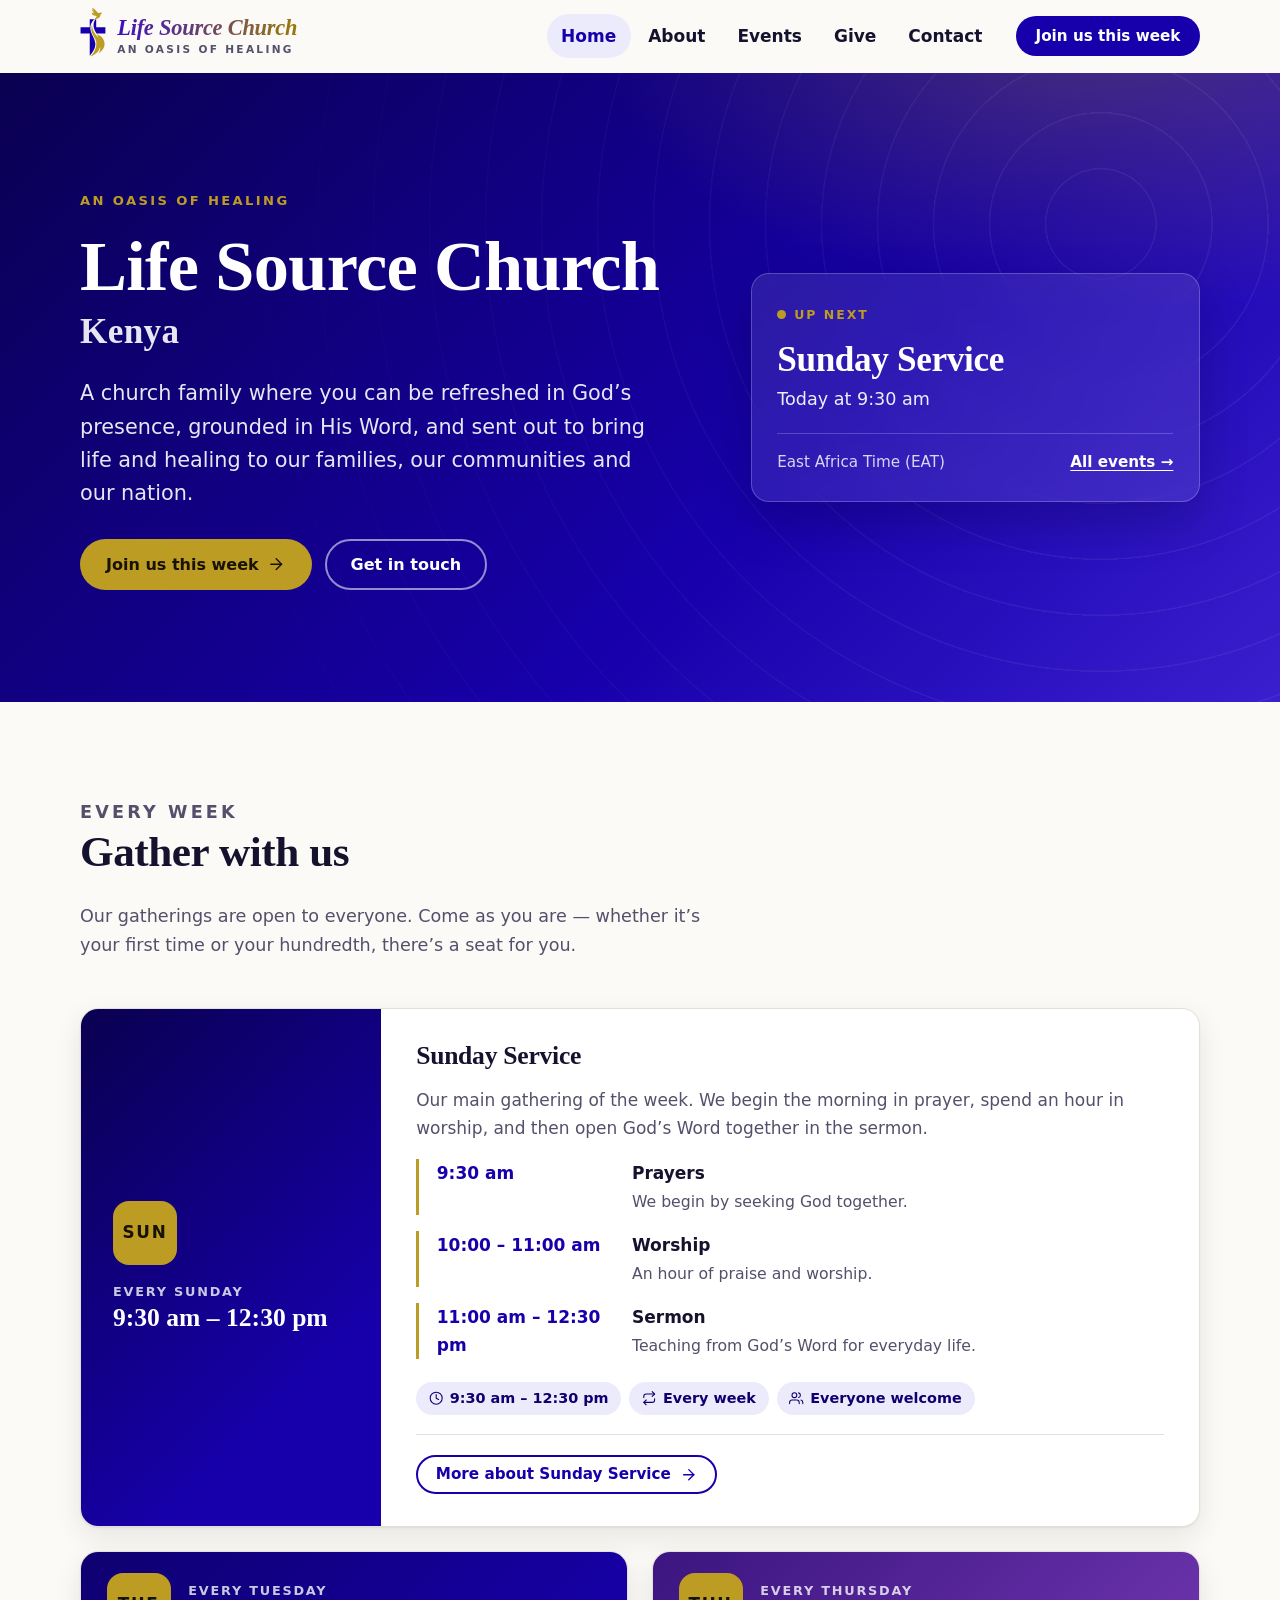
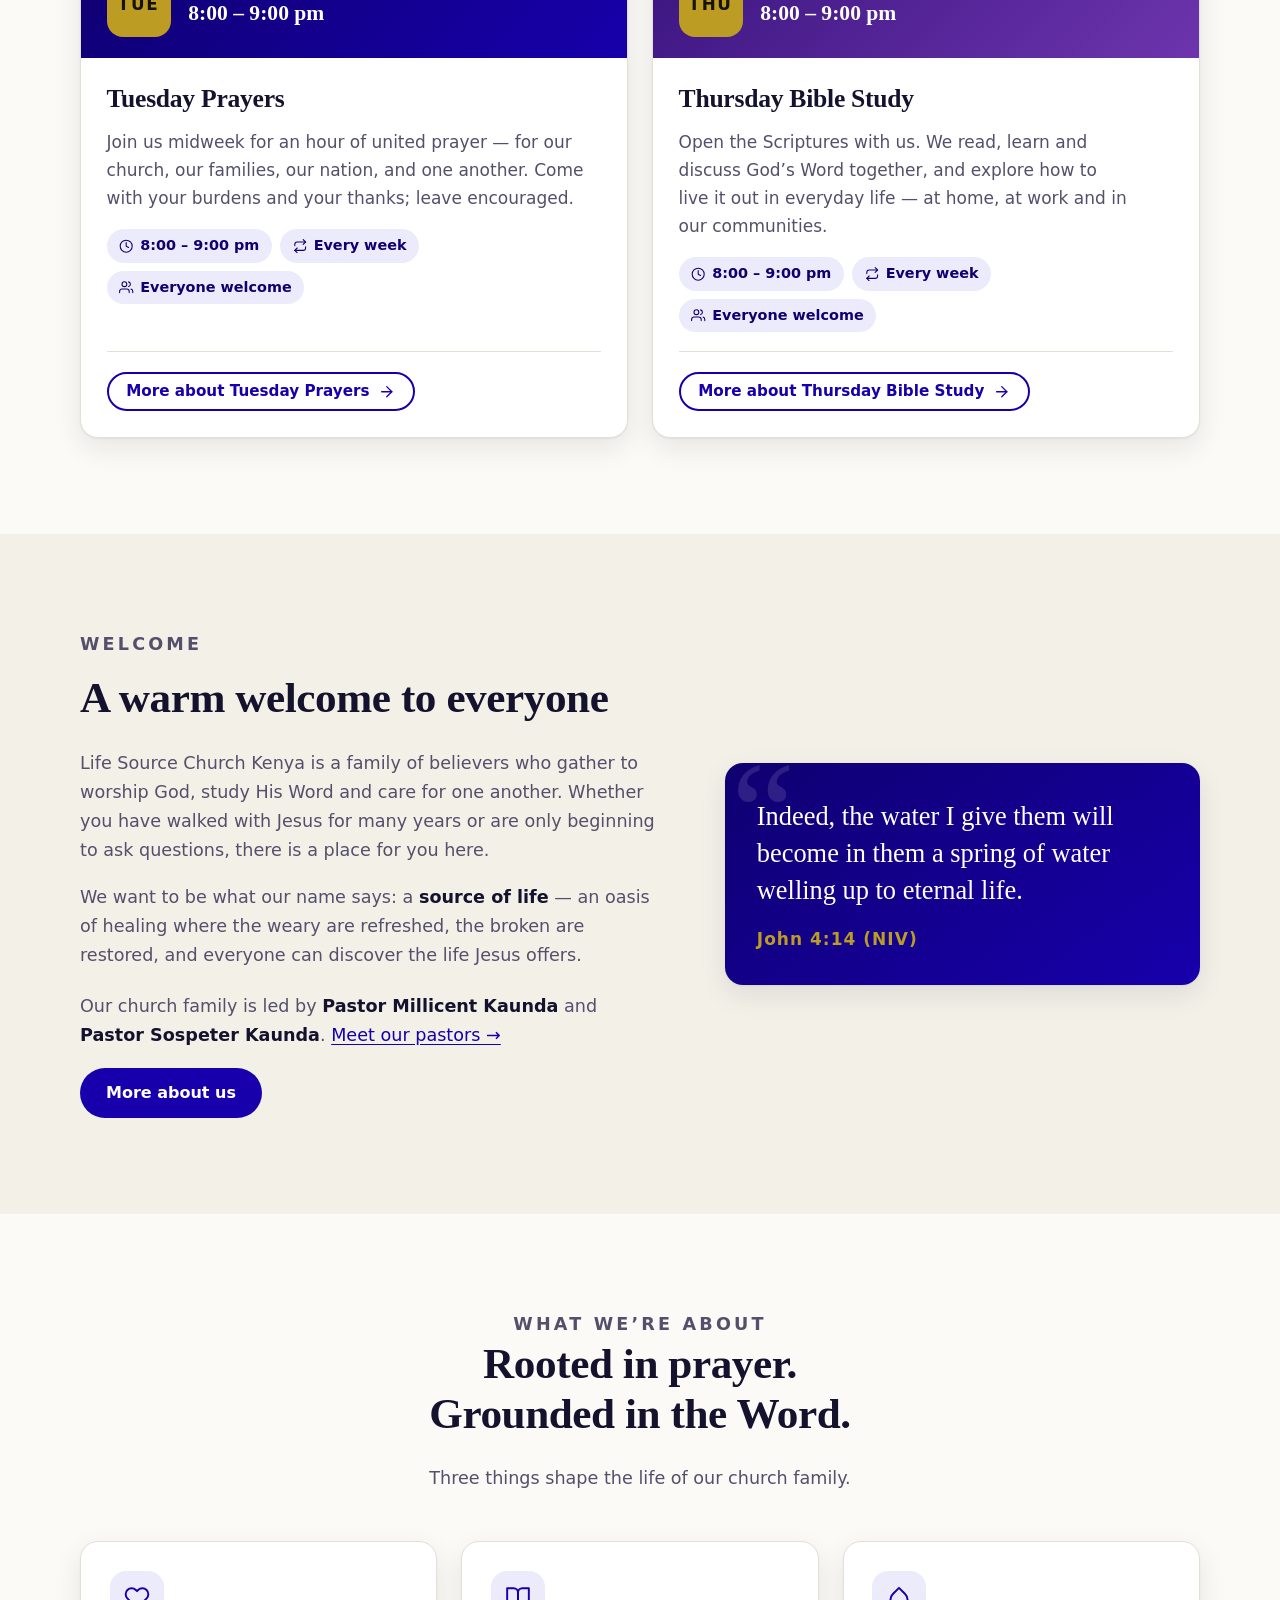
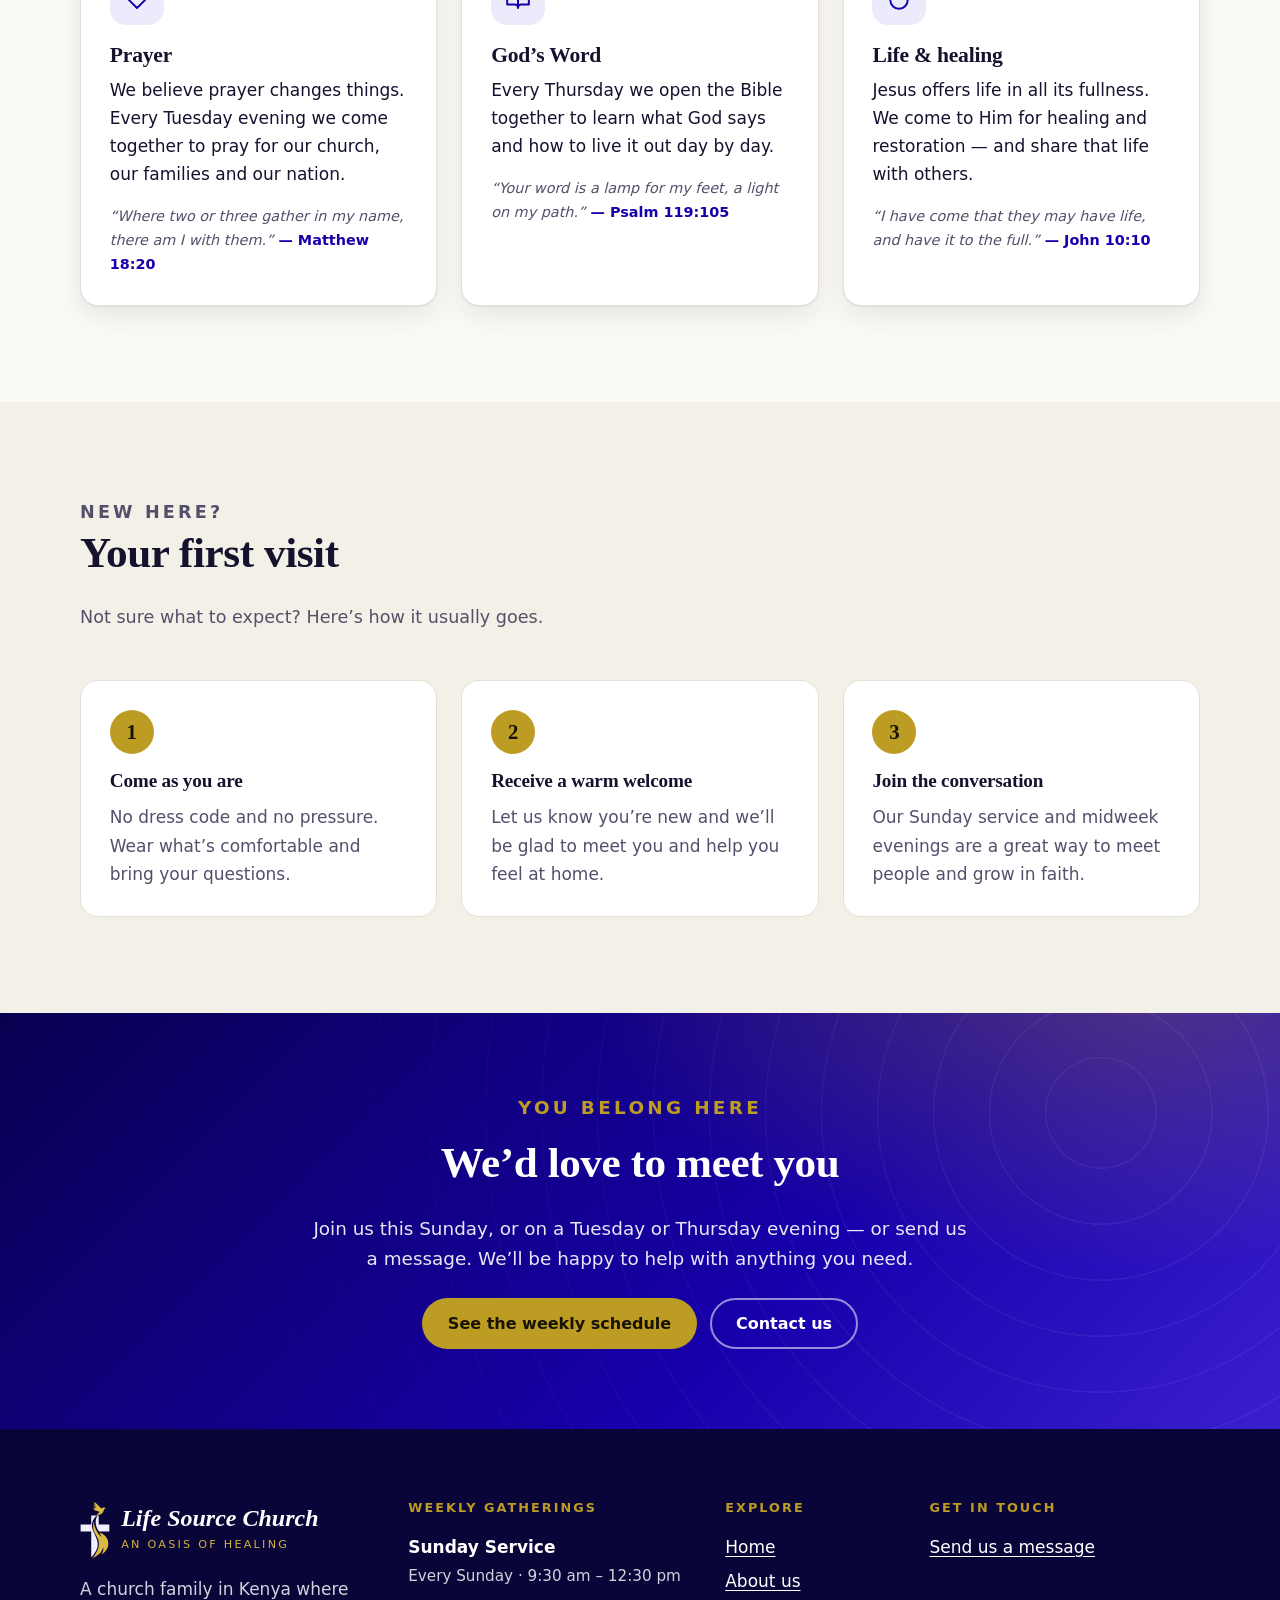
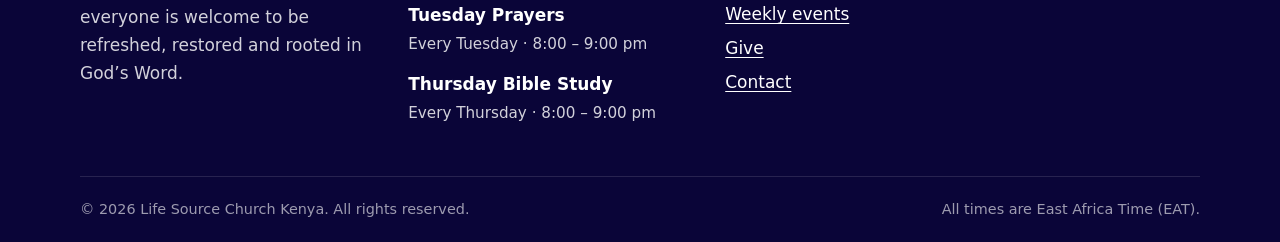
==== commit 27a97b3a: "Add Sunday service, M-PESA giving page and pastors - Sunday Service (prayers 9:30, worship 10:00-11:" ====
--- a/index.html
+++ b/index.html
@@ -4,19 +4,19 @@
   <meta charset="utf-8">
   <meta name="viewport" content="width=device-width, initial-scale=1">
   <title>Life Source Church Kenya — An Oasis of Healing</title>
-  <meta name="description" content="Life Source Church Kenya — a welcoming church family. Join us every Tuesday for prayers and every Thursday for Bible study, 8:00 – 9:00 pm.">
+  <meta name="description" content="Life Source Church Kenya — a welcoming church family. Join us on Sundays from 9:30 am, for Tuesday Prayers and for Thursday Bible Study (8:00 – 9:00 pm).">
   <meta name="theme-color" content="#1700ab">
   <meta property="og:type" content="website">
   <meta property="og:site_name" content="Life Source Church Kenya">
   <meta property="og:title" content="Life Source Church Kenya — An Oasis of Healing">
-  <meta property="og:description" content="Life Source Church Kenya — a welcoming church family. Join us every Tuesday for prayers and every Thursday for Bible study, 8:00 – 9:00 pm.">
+  <meta property="og:description" content="Life Source Church Kenya — a welcoming church family. Join us on Sundays from 9:30 am, for Tuesday Prayers and for Thursday Bible Study (8:00 – 9:00 pm).">
   <link rel="icon" href="img/favicon.svg" type="image/svg+xml">
   <link rel="stylesheet" href="css/styles.css">
   <script>document.documentElement.classList.add("js");</script>
   <script src="js/site-config.js"></script>
   <script src="js/main.js" defer></script>
   <script type="application/ld+json">
-  {"@context":"https://schema.org","@type":"Church","name":"Life Source Church Kenya","slogan":"An Oasis of Healing","description":"A welcoming church family in Kenya. Tuesday Prayers and Thursday Bible Study, 8:00 – 9:00 pm."}
+  {"@context":"https://schema.org","@type":"Church","name":"Life Source Church Kenya","slogan":"An Oasis of Healing","description":"A welcoming church family in Kenya. Sunday Service from 9:30 am, Tuesday Prayers and Thursday Bible Study at 8:00 pm."}
   </script>
 </head>
 <body>
@@ -39,6 +39,7 @@
         <li><a href="index.html" aria-current="page">Home</a></li>
         <li><a href="about.html">About</a></li>
         <li><a href="events.html">Events</a></li>
+        <li><a href="give.html">Give</a></li>
         <li><a href="contact.html">Contact</a></li>
         </ul>
         <a class="btn btn--sm" href="events.html">Join us this week</a>
@@ -62,8 +63,8 @@
 
         <aside class="next-card" data-next-event aria-live="polite" aria-label="Next gathering">
           <p class="next-card__status" data-next="status">Every week</p>
-          <h2 class="next-card__title" data-next="title">Tuesday Prayers &amp; Thursday Bible Study</h2>
-          <p class="next-card__when" data-next="when">8:00 – 9:00 pm</p>
+          <h2 class="next-card__title" data-next="title">Join us every week</h2>
+          <p class="next-card__when" data-next="when">Sunday 9:30 am · Tuesday &amp; Thursday 8:00 pm</p>
           <p class="next-card__foot"><span>East Africa Time (EAT)</span><a href="events.html">All events &rarr;</a></p>
         </aside>
       </div>
@@ -74,8 +75,31 @@
         <div class="section-head" data-reveal>
           <p class="eyebrow">Every week</p>
           <h2>Gather with us</h2>
-          <p>Our midweek gatherings are open to everyone. Come as you are — whether it’s your first time or your hundredth, there’s a seat for you.</p>
-        </div>
+          <p>Our gatherings are open to everyone. Come as you are — whether it’s your first time or your hundredth, there’s a seat for you.</p>
+        </div>
+      <article class="event-card event-card--sun event-card--featured" id="sunday-service" data-reveal data-event data-title="Sunday Service" data-day="0" data-start="09:30" data-end="12:30" data-desc="Prayers from 9:30 am, worship 10:00 – 11:00 am, sermon 11:00 am – 12:30 pm at Life Source Church Kenya. Everyone is welcome.">
+        <div class="event-card__head">
+          <div class="event-card__day" aria-hidden="true">SUN</div>
+          <div class="event-card__when"><small>Every Sunday</small><strong>9:30 am – 12:30 pm</strong></div>
+        </div>
+        <div class="event-card__body">
+        <h3>Sunday Service</h3>
+        <p>Our main gathering of the week. We begin the morning in prayer, spend an hour in worship, and then open God’s Word together in the sermon.</p>
+        <ol class="timeline">
+          <li><time>9:30 am</time><div><strong>Prayers</strong><span>We begin by seeking God together.</span></div></li>
+          <li><time>10:00 – 11:00 am</time><div><strong>Worship</strong><span>An hour of praise and worship.</span></div></li>
+          <li><time>11:00 am – 12:30 pm</time><div><strong>Sermon</strong><span>Teaching from God’s Word for everyday life.</span></div></li>
+        </ol>
+        <ul class="chips">
+          <li class="chip"><span class="icon" data-icon="clock" aria-hidden="true"></span>9:30 am – 12:30 pm</li>
+          <li class="chip"><span class="icon" data-icon="repeat" aria-hidden="true"></span>Every week</li>
+          <li class="chip"><span class="icon" data-icon="users" aria-hidden="true"></span>Everyone welcome</li>
+        </ul>
+        <div class="calendar-actions">
+          <a class="btn btn--outline btn--sm" href="events.html#sunday-service">More about Sunday Service<span class="icon" data-icon="arrow" aria-hidden="true"></span></a>
+        </div>
+        </div>
+      </article>
         <div class="grid grid--2">
       <article class="event-card event-card--tue" id="tuesday-prayers" data-reveal data-event data-title="Tuesday Prayers" data-day="2" data-start="20:00" data-end="21:00" data-desc="A weekly hour of united prayer at Life Source Church Kenya. Everyone is welcome.">
         <div class="event-card__head">
@@ -124,6 +148,7 @@
           <h2>A warm welcome to everyone</h2>
           <p>Life Source Church Kenya is a family of believers who gather to worship God, study His Word and care for one another. Whether you have walked with Jesus for many years or are only beginning to ask questions, there is a place for you here.</p>
           <p>We want to be what our name says: a <strong>source of life</strong> — an oasis of healing where the weary are refreshed, the broken are restored, and everyone can discover the life Jesus offers.</p>
+          <p class="byline">Our church family is led by <strong>Pastor Millicent Kaunda</strong> and <strong>Pastor Sospeter Kaunda</strong>. <a href="about.html#pastors">Meet our pastors &rarr;</a></p>
           <div class="btn-row"><a class="btn" href="about.html">More about us</a></div>
         </div>
         <figure class="verse" data-reveal>
@@ -175,7 +200,7 @@
         <ol class="steps">
           <li data-reveal><h3>Come as you are</h3><p>No dress code and no pressure. Wear what’s comfortable and bring your questions.</p></li>
           <li data-reveal><h3>Receive a warm welcome</h3><p>Let us know you’re new and we’ll be glad to meet you and help you feel at home.</p></li>
-          <li data-reveal><h3>Join the conversation</h3><p>Our prayer and Bible study evenings are a great way to meet people and grow in faith.</p></li>
+          <li data-reveal><h3>Join the conversation</h3><p>Our Sunday service and midweek evenings are a great way to meet people and grow in faith.</p></li>
         </ol>
       </div>
     </section>
@@ -184,7 +209,7 @@
       <div class="container" data-reveal>
         <p class="eyebrow">You belong here</p>
         <h2>We’d love to meet you</h2>
-        <p>Join us this Tuesday or Thursday evening, or send us a message — we’ll be happy to help with anything you need.</p>
+        <p>Join us this Sunday, or on a Tuesday or Thursday evening — or send us a message. We’ll be happy to help with anything you need.</p>
         <div class="btn-row">
           <a class="btn btn--accent" href="events.html">See the weekly schedule</a>
           <a class="btn btn--ghost" href="contact.html">Contact us</a>
@@ -215,6 +240,7 @@
         <div class="footer-times">
           <h2>Weekly gatherings</h2>
           <ul>
+            <li><strong>Sunday Service</strong><span>Every Sunday · 9:30 am – 12:30&nbsp;pm</span></li>
             <li><strong>Tuesday Prayers</strong><span>Every Tuesday · 8:00 – 9:00&nbsp;pm</span></li>
             <li><strong>Thursday Bible Study</strong><span>Every Thursday · 8:00 – 9:00&nbsp;pm</span></li>
           </ul>
@@ -226,6 +252,7 @@
             <li><a href="index.html">Home</a></li>
             <li><a href="about.html">About us</a></li>
             <li><a href="events.html">Weekly events</a></li>
+            <li><a href="give.html">Give</a></li>
             <li><a href="contact.html">Contact</a></li>
           </ul>
         </div>
--- a/css/styles.css
+++ b/css/styles.css
@@ -279,7 +279,7 @@
 .nav-toggle[aria-expanded="true"] .nav-toggle__bars::before { top: 0; transform: rotate(45deg); }
 .nav-toggle[aria-expanded="true"] .nav-toggle__bars::after { top: 0; transform: rotate(-45deg); }
 
-@media (max-width: 859px) {
+@media (max-width: 959px) {
   /* Without JS the nav simply wraps under the logo. */
   .site-nav { width: 100%; flex-wrap: wrap; }
   .site-nav ul { flex-wrap: wrap; }
@@ -498,6 +498,36 @@
 .event-card__body h3 { font-size: 1.6rem; }
 .event-card__body > p { color: var(--ink-soft); }
 
+/* Featured (Sunday service) event */
+.event-card--featured { margin-bottom: 1.5rem; }
+.event-card--sun .event-card__head { background: linear-gradient(135deg, #0a0050, #1700ab 75%); }
+@media (min-width: 880px) {
+  .event-card--featured { flex-direction: row; }
+  .event-card--featured .event-card__head {
+    flex-direction: column;
+    align-items: flex-start;
+    justify-content: center;
+    flex-shrink: 0;
+    gap: 1.2rem;
+    width: 300px;
+    padding: 2rem;
+  }
+  .event-card--featured .event-card__when strong { font-size: 1.6rem; }
+  .event-card--featured .event-card__body { padding: 2rem 2.2rem; }
+}
+
+.timeline { display: grid; gap: 1rem; margin: 0 0 1.4rem; padding: 0; list-style: none; }
+.timeline li {
+  display: grid;
+  gap: 0.15rem 1.2rem;
+  padding-left: 1.1rem;
+  border-left: 3px solid var(--accent);
+}
+@media (min-width: 520px) { .timeline li { grid-template-columns: 11rem 1fr; } }
+.timeline time { font-weight: 700; color: var(--brand); }
+.timeline strong { display: block; color: var(--ink); }
+.timeline span { color: var(--ink-soft); font-size: 0.98rem; }
+
 .chips { display: flex; flex-wrap: wrap; gap: 0.5rem; margin: 0 0 1.2rem; padding: 0; list-style: none; }
 .chip {
   display: inline-flex;
@@ -530,6 +560,7 @@
 
 /* Scripture / verse card */
 .verse {
+  margin: 0;
   position: relative;
   padding: 2.2rem 2rem 2rem;
   color: #fff;
@@ -547,6 +578,7 @@
   line-height: 1;
   color: rgba(255, 255, 255, 0.12);
 }
+.verse--wide { max-width: 52rem; margin-inline: auto; }
 .verse blockquote { position: relative; margin: 0; }
 .verse blockquote p {
   margin: 0 0 1rem;
@@ -627,6 +659,71 @@
 .values .icon-bubble { margin-inline: auto; }
 .values h3 { font-size: 1.15rem; margin-bottom: 0.3em; }
 .values p { margin: 0; font-size: 0.98rem; color: var(--ink-soft); }
+
+/* Pastors */
+.leader { display: grid; justify-items: center; gap: 0.2rem; text-align: center; padding: 2.2rem 1.5rem; }
+.leader h3 { margin: 0; }
+.leader__role { margin: 0; font-size: 0.82rem; font-weight: 700; letter-spacing: 0.14em; text-transform: uppercase; color: var(--ink-soft); }
+.avatar {
+  display: grid;
+  place-items: center;
+  width: 108px; height: 108px;
+  margin-bottom: 1rem;
+  overflow: hidden;
+  object-fit: cover;
+  font-family: var(--font-display);
+  font-size: 2.1rem;
+  font-weight: 700;
+  letter-spacing: 0.04em;
+  color: #e8c552;
+  background: linear-gradient(135deg, #0f0070, #6d34ad);
+  border-radius: 50%;
+  box-shadow: 0 0 0 4px var(--surface), 0 0 0 6px var(--accent);
+}
+.byline { margin-top: 1.4rem; }
+
+/* Give page */
+.till {
+  position: relative;
+  overflow: hidden;
+  padding: clamp(1.8rem, 4vw, 2.6rem);
+  color: #fff;
+  background: linear-gradient(145deg, #0a0050, #1700ab);
+  border-radius: var(--radius);
+  box-shadow: var(--shadow);
+}
+.till .eyebrow { color: var(--accent); margin-bottom: 0.3rem; }
+.till__title { margin: 0; font-family: var(--font-body); font-size: 1rem; font-weight: 600; color: rgba(255, 255, 255, 0.85); }
+.till__number {
+  margin: 0.2rem 0 1.2rem;
+  font-family: var(--font-display);
+  font-size: clamp(3rem, 11vw, 4.8rem);
+  font-weight: 700;
+  line-height: 1.1;
+  letter-spacing: 0.05em;
+  font-variant-numeric: tabular-nums;
+  overflow-wrap: anywhere;
+}
+.till__note { margin: 1.2rem 0 0; font-size: 0.95rem; color: rgba(255, 255, 255, 0.8); }
+.till a { color: #fff; font-weight: 650; }
+.till a:hover { color: var(--accent); }
+.till .form-status { min-height: 1.4em; margin-top: 0.6rem; color: #7ff0a7; }
+.howto { counter-reset: how; display: grid; gap: 1.2rem; margin: 0; padding: 0; list-style: none; }
+.howto li { counter-increment: how; position: relative; padding-left: 3.1rem; }
+.howto li::before {
+  content: counter(how);
+  position: absolute;
+  left: 0; top: 0;
+  display: grid;
+  place-items: center;
+  width: 2.2rem; height: 2.2rem;
+  font-weight: 700;
+  color: var(--accent-ink);
+  background: var(--accent);
+  border-radius: 50%;
+}
+.howto strong { color: var(--ink); }
+.howto p { margin: 0; color: var(--ink-soft); }
 
 /* Contact page */
 .contact-list { display: grid; gap: 1rem; margin: 0; padding: 0; list-style: none; }
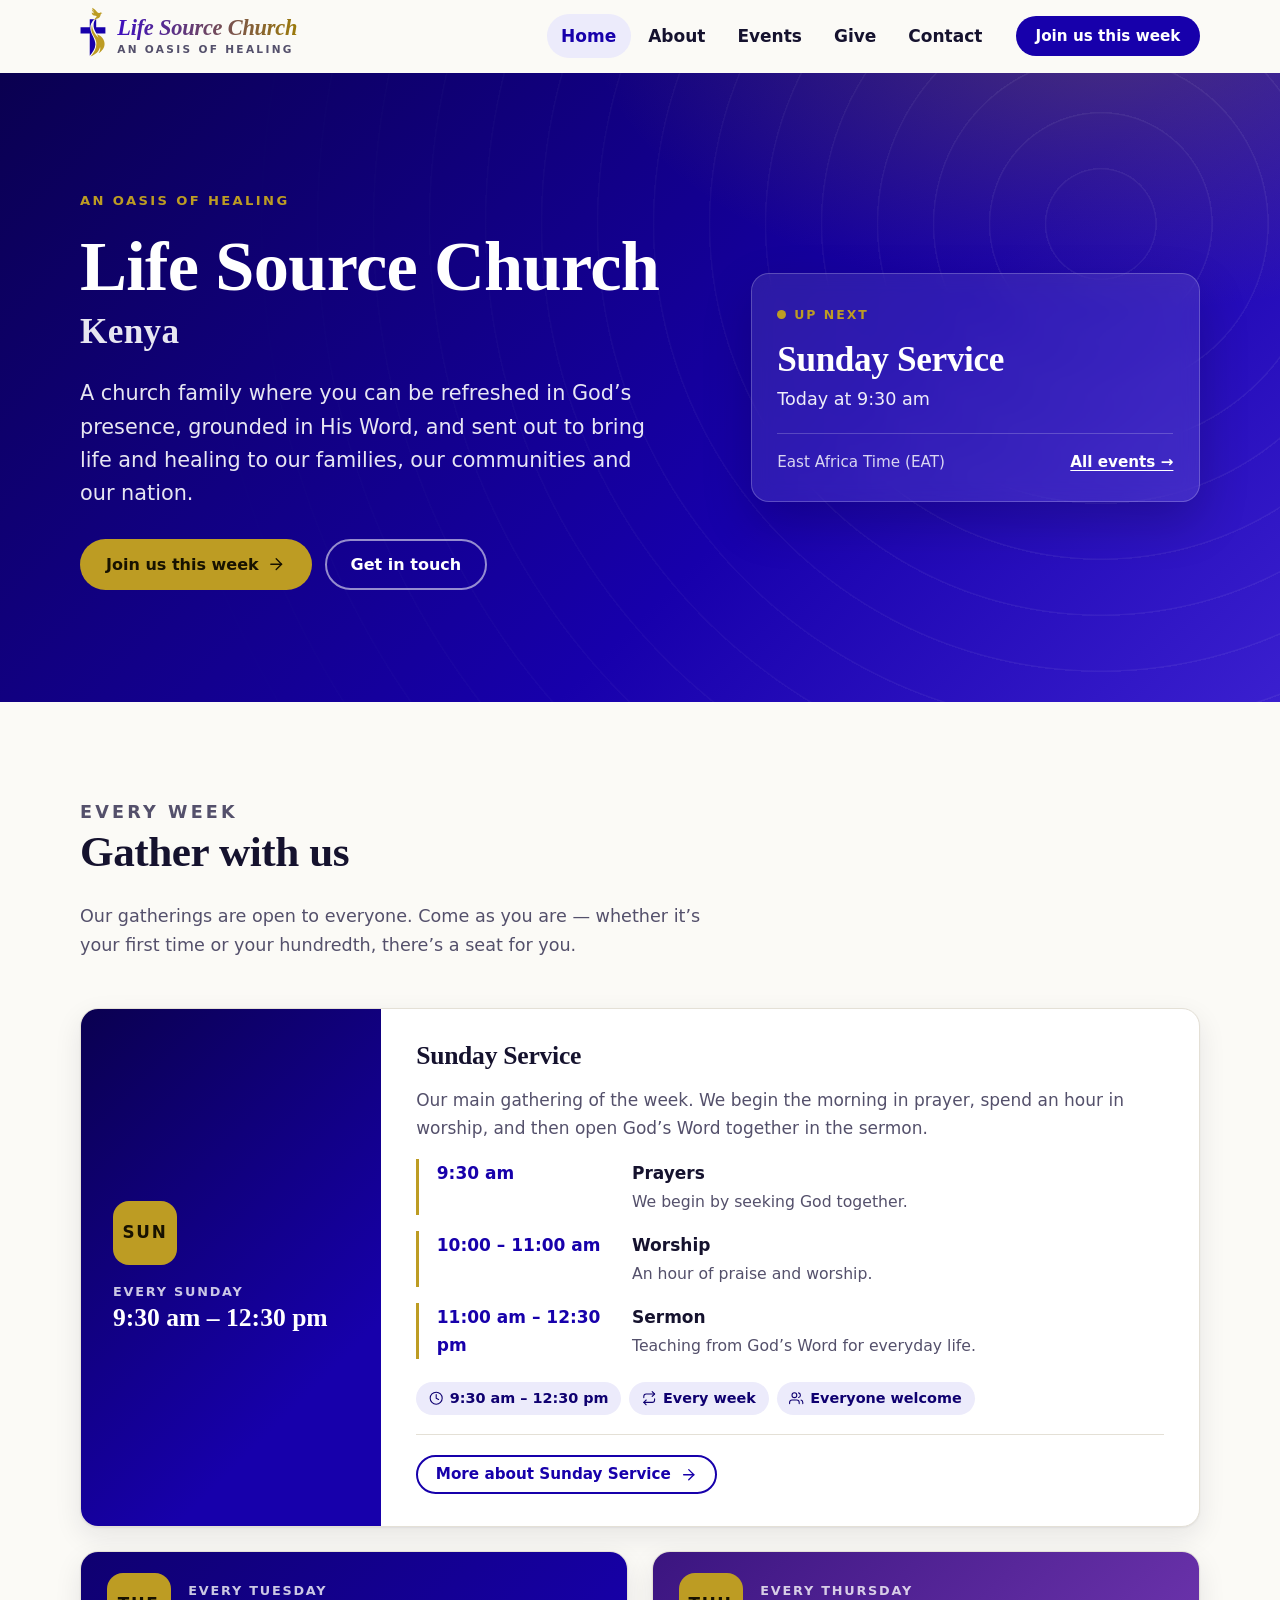
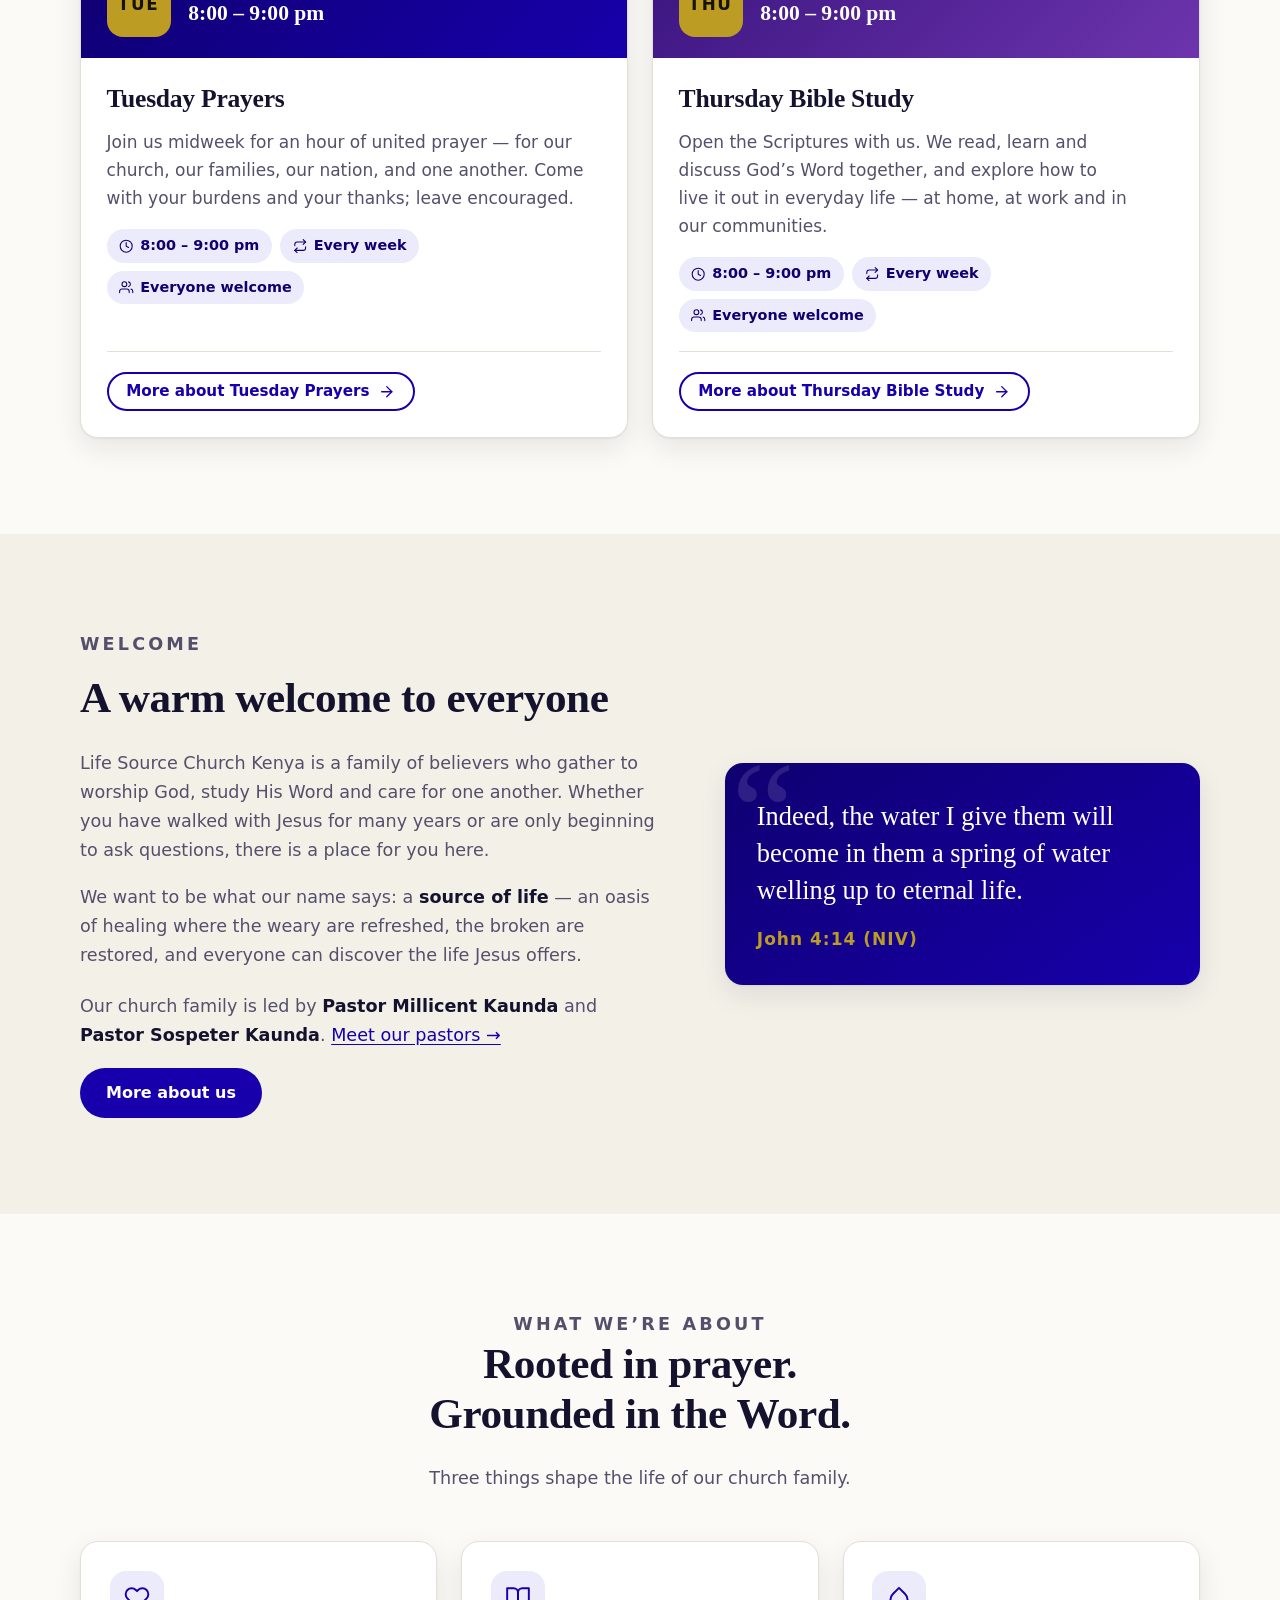
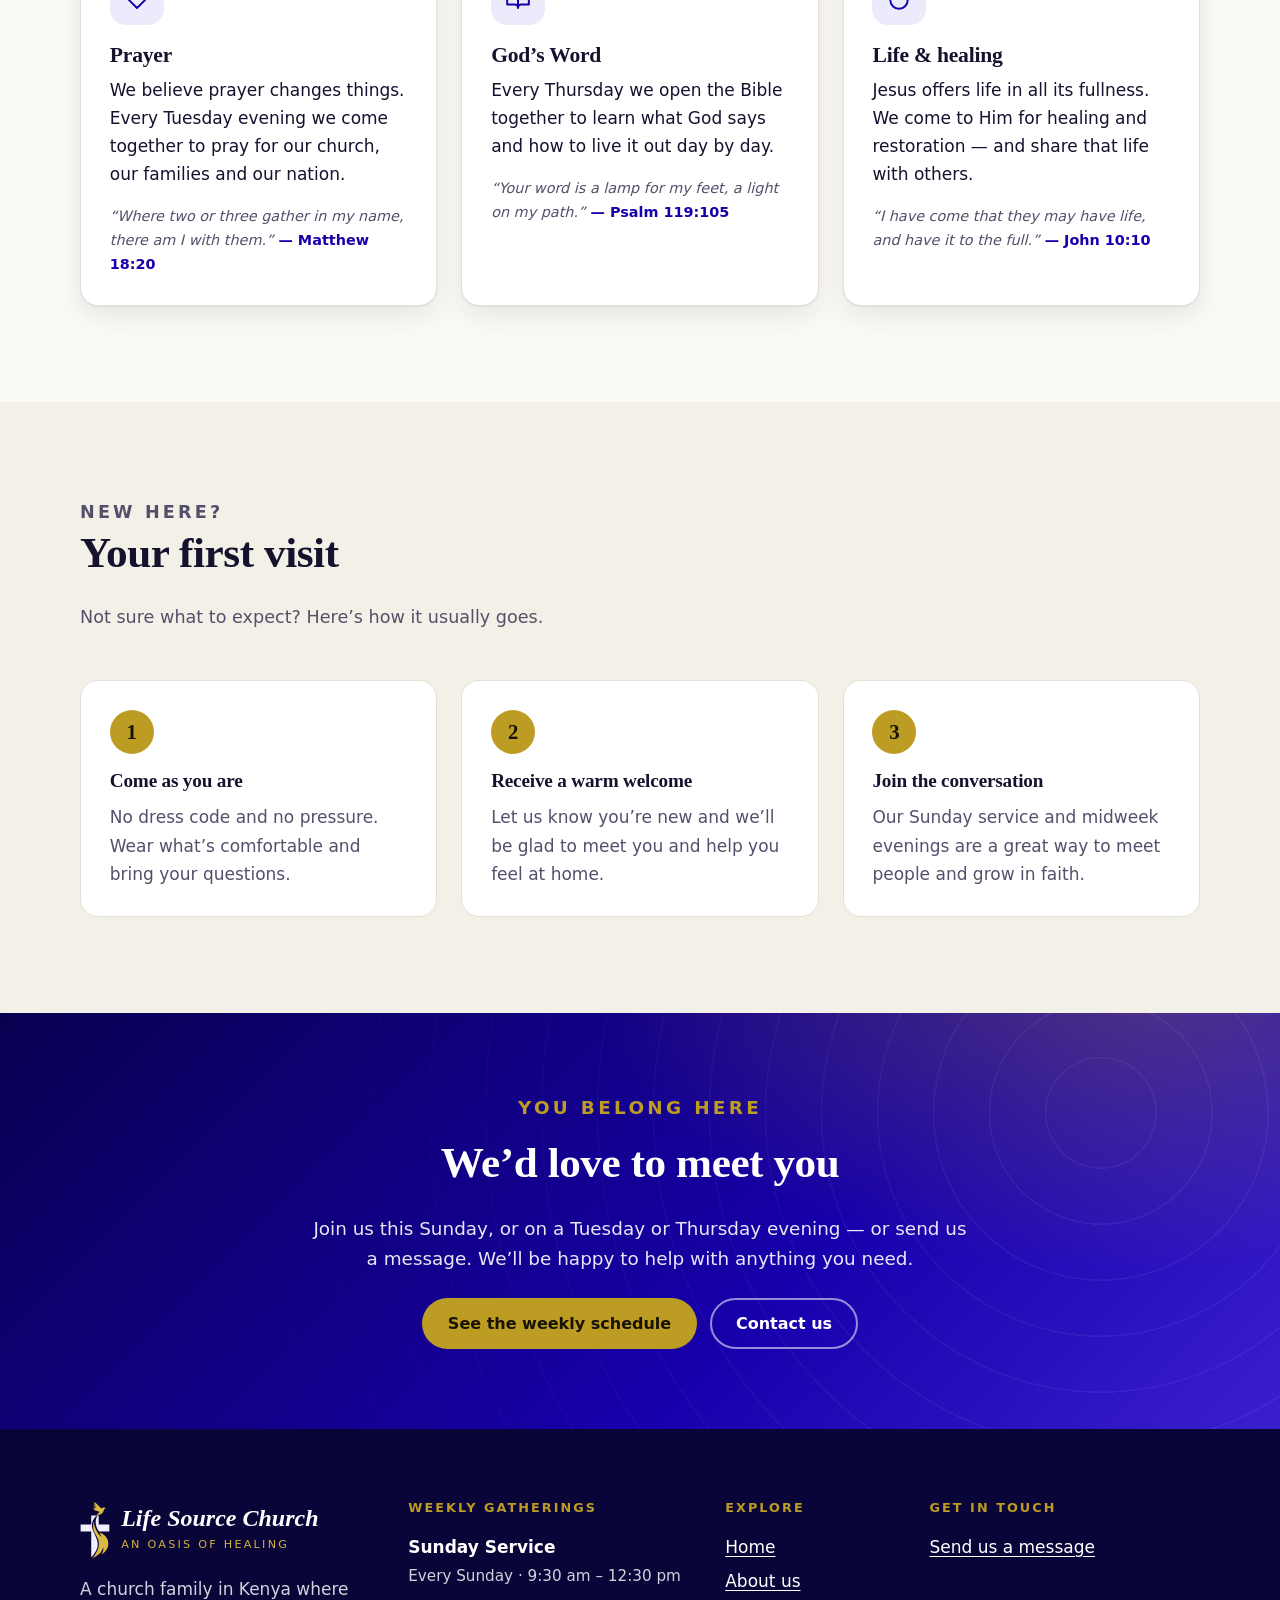
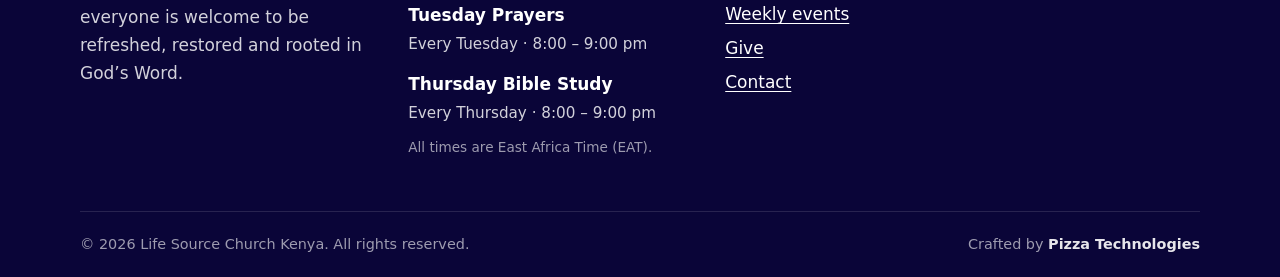
==== commit 7ba11a77: "Add "Crafted by Pizza Technologies" credit to the footer Also moves the "all times are East Africa T" ====
--- a/index.html
+++ b/index.html
@@ -244,6 +244,7 @@
             <li><strong>Tuesday Prayers</strong><span>Every Tuesday · 8:00 – 9:00&nbsp;pm</span></li>
             <li><strong>Thursday Bible Study</strong><span>Every Thursday · 8:00 – 9:00&nbsp;pm</span></li>
           </ul>
+          <p class="footer-note">All times are East Africa Time (EAT).</p>
         </div>
 
         <div>
@@ -271,7 +272,7 @@
 
       <div class="footer-bottom">
         <p>&copy; <span data-year>2026</span> Life Source Church Kenya. All rights reserved.</p>
-        <p>All times are East Africa Time (EAT).</p>
+        <p class="crafted">Crafted by <strong>Pizza Technologies</strong></p>
       </div>
     </div>
   </footer>
--- a/css/styles.css
+++ b/css/styles.css
@@ -836,6 +836,8 @@
   border-top: 1px solid rgba(255, 255, 255, 0.12);
 }
 .footer-bottom p { margin: 0; }
+.footer-bottom strong { font-weight: 650; color: rgba(255, 255, 255, 0.9); }
+.footer-note { margin: 0.4rem 0 0; font-size: 0.85rem; color: rgba(255, 255, 255, 0.6); }
 
 /* ---------- Scroll reveal (class is added by JS, so no-JS stays visible) ---------- */
 .reveal { opacity: 0; transform: translateY(18px); transition: opacity 0.6s ease, transform 0.6s ease; }
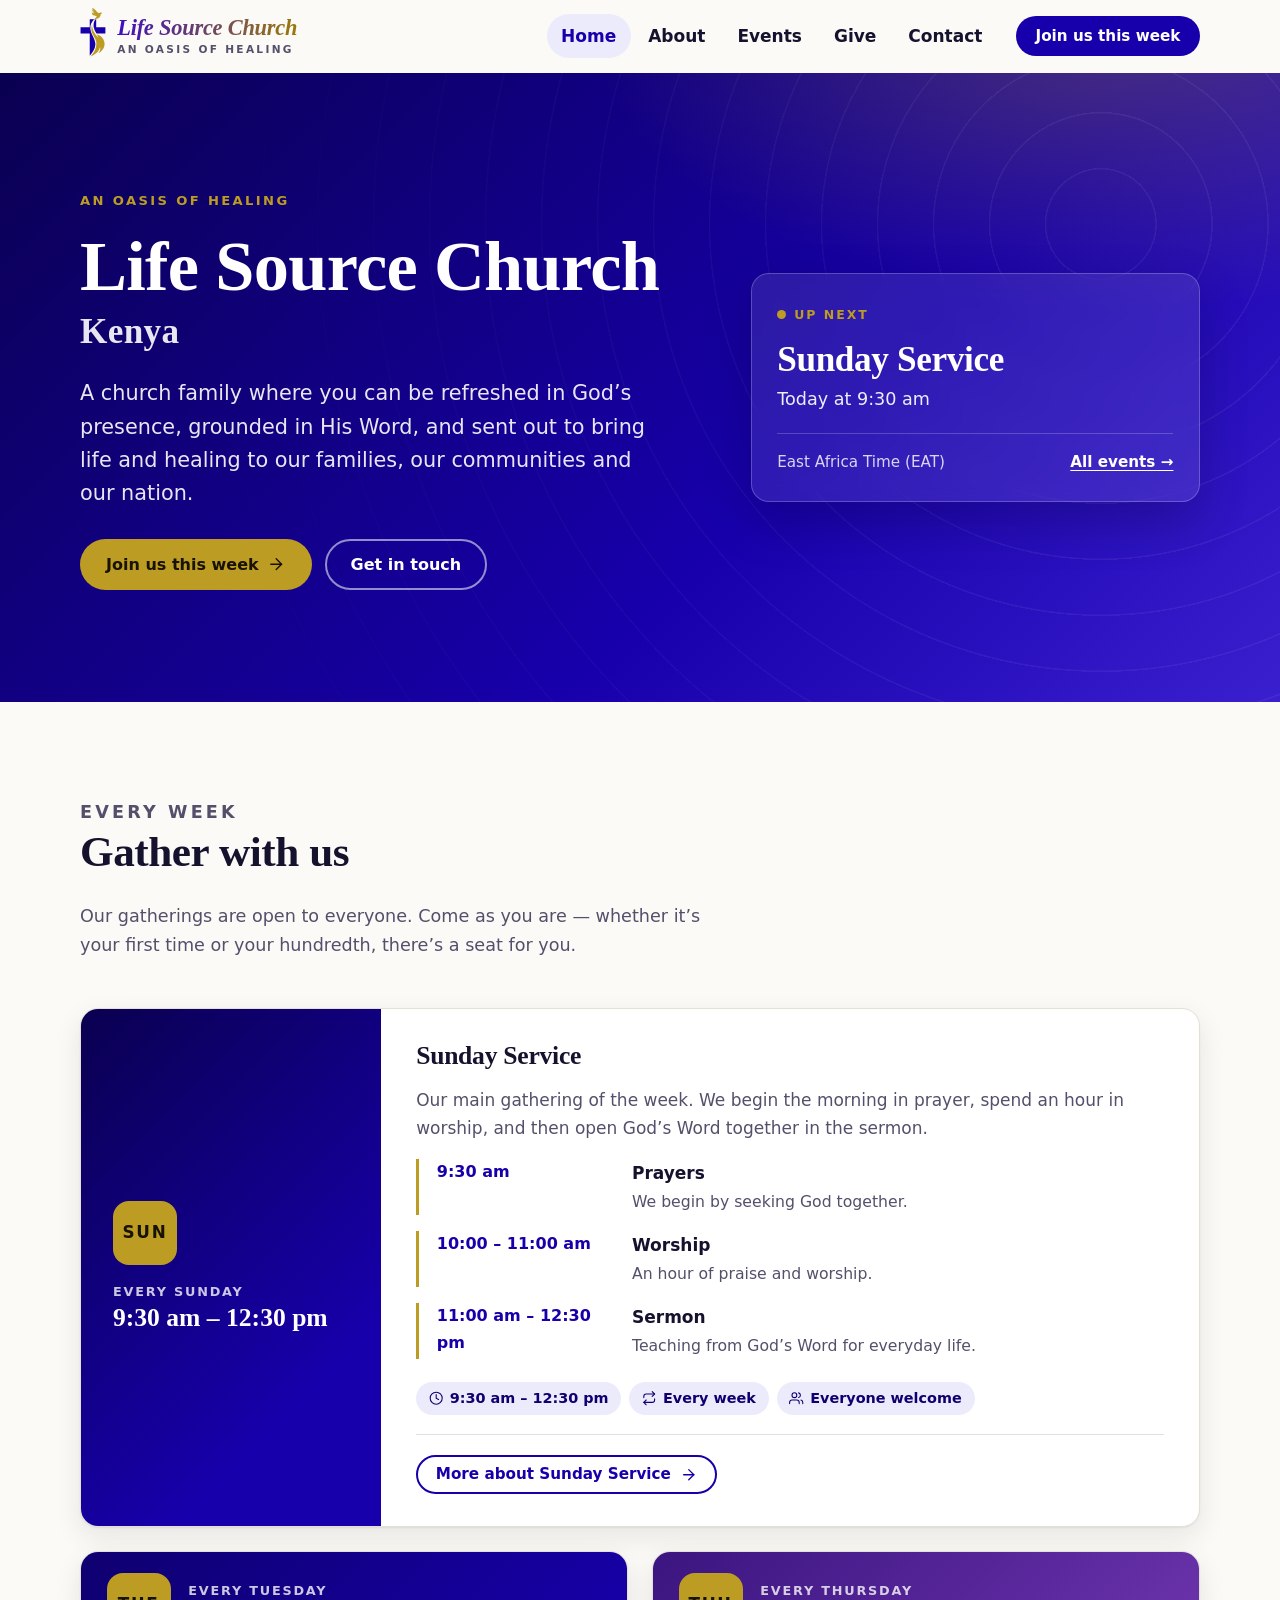
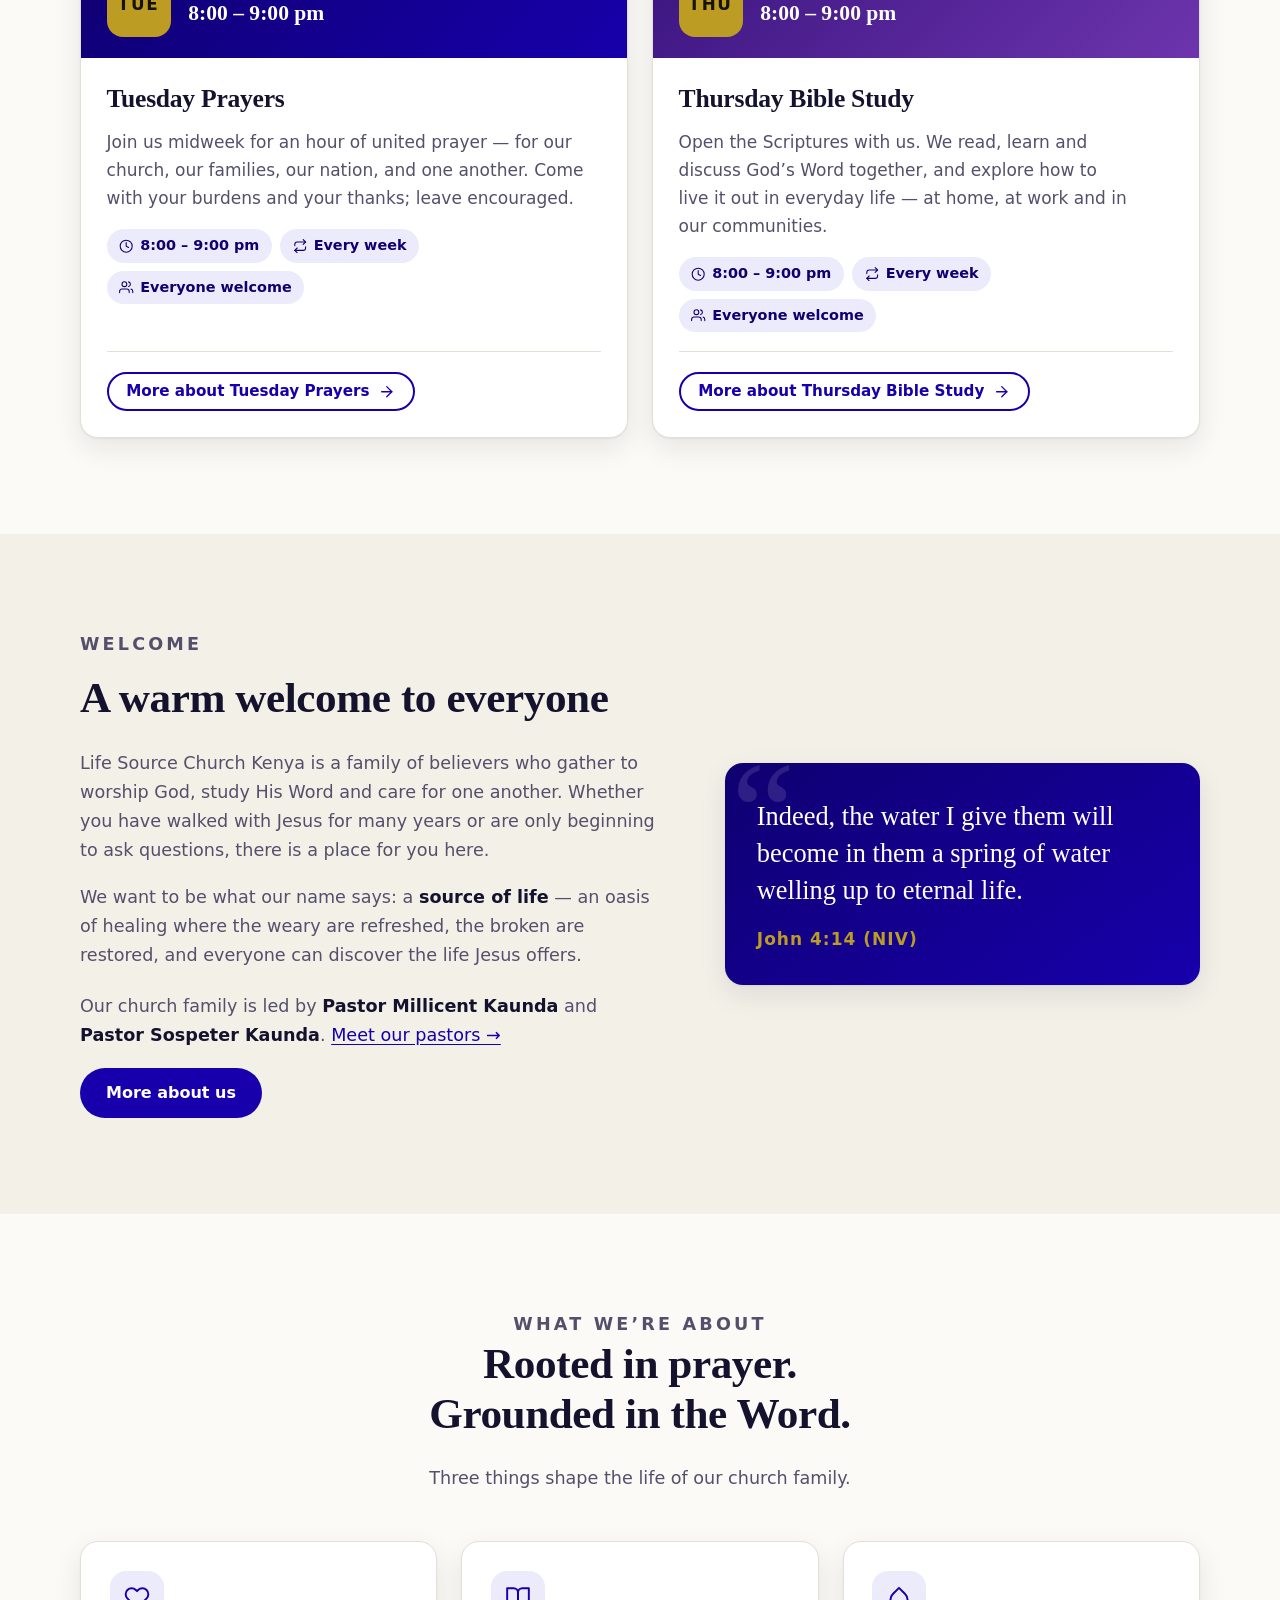
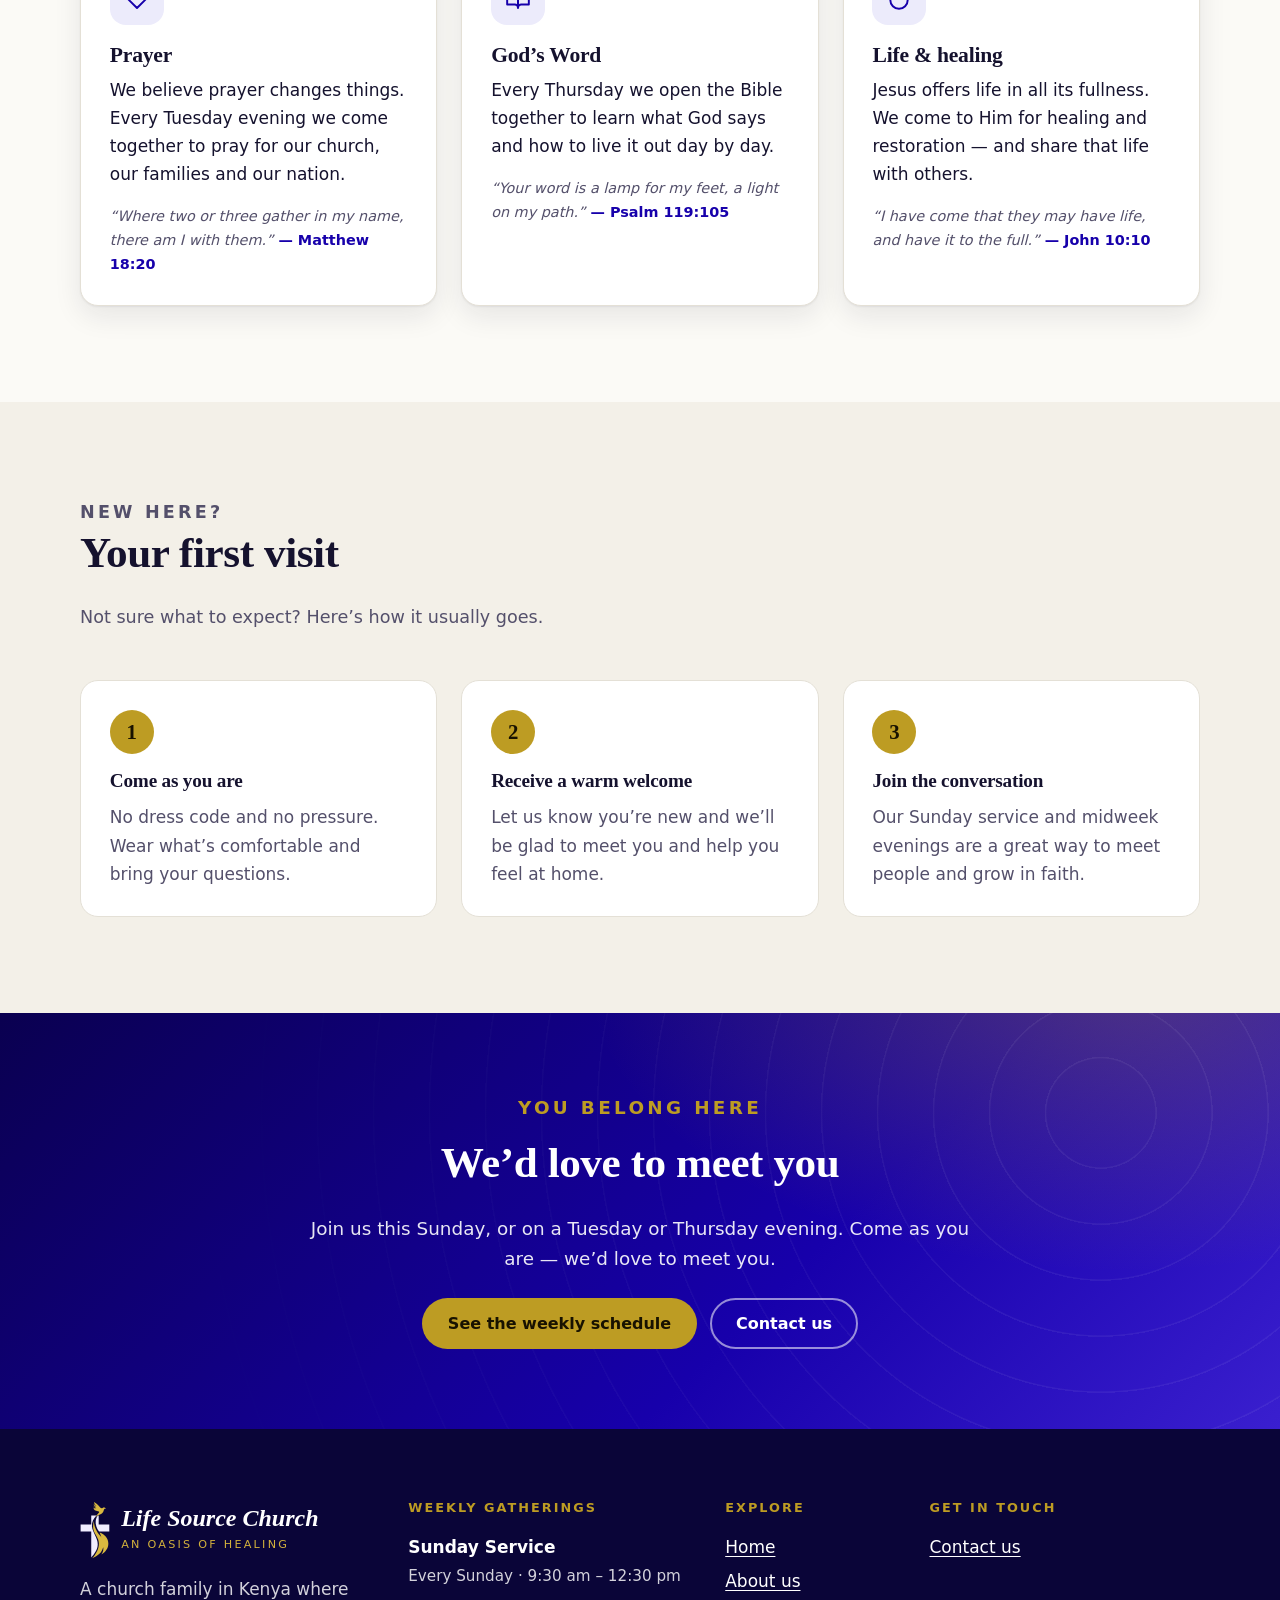
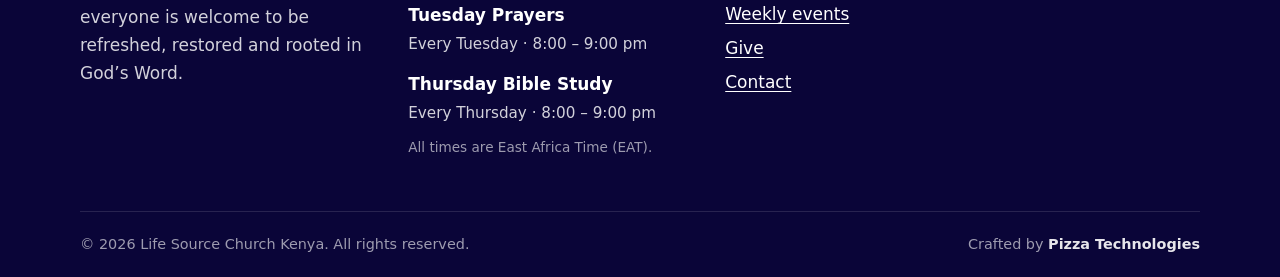
==== commit c5c94bb1: "Use a single Pages deploy pipeline; apply review fixes - Remove .github/workflows/pages.yml: Pages i" ====
--- a/index.html
+++ b/index.html
@@ -86,9 +86,9 @@
         <h3>Sunday Service</h3>
         <p>Our main gathering of the week. We begin the morning in prayer, spend an hour in worship, and then open God’s Word together in the sermon.</p>
         <ol class="timeline">
-          <li><time>9:30 am</time><div><strong>Prayers</strong><span>We begin by seeking God together.</span></div></li>
-          <li><time>10:00 – 11:00 am</time><div><strong>Worship</strong><span>An hour of praise and worship.</span></div></li>
-          <li><time>11:00 am – 12:30 pm</time><div><strong>Sermon</strong><span>Teaching from God’s Word for everyday life.</span></div></li>
+          <li><span class="t">9:30 am</span><div><strong>Prayers</strong><span>We begin by seeking God together.</span></div></li>
+          <li><span class="t">10:00 – 11:00 am</span><div><strong>Worship</strong><span>An hour of praise and worship.</span></div></li>
+          <li><span class="t">11:00 am – 12:30 pm</span><div><strong>Sermon</strong><span>Teaching from God’s Word for everyday life.</span></div></li>
         </ol>
         <ul class="chips">
           <li class="chip"><span class="icon" data-icon="clock" aria-hidden="true"></span>9:30 am – 12:30 pm</li>
@@ -209,7 +209,7 @@
       <div class="container" data-reveal>
         <p class="eyebrow">You belong here</p>
         <h2>We’d love to meet you</h2>
-        <p>Join us this Sunday, or on a Tuesday or Thursday evening — or send us a message. We’ll be happy to help with anything you need.</p>
+        <p>Join us this Sunday, or on a Tuesday or Thursday evening. Come as you are — we’d love to meet you.</p>
         <div class="btn-row">
           <a class="btn btn--accent" href="events.html">See the weekly schedule</a>
           <a class="btn btn--ghost" href="contact.html">Contact us</a>
@@ -265,7 +265,7 @@
             <li data-site-needs="phone" hidden><a data-site-href="phone" data-site-text="phone"></a></li>
             <li data-site-needs="whatsapp" hidden><a data-site-href="whatsapp" target="_blank" rel="noopener noreferrer">Chat on WhatsApp</a></li>
             <li data-site-needs="email" hidden><a data-site-href="email" data-site-text="email"></a></li>
-            <li><a href="contact.html">Send us a message</a></li>
+            <li><a href="contact.html">Contact us</a></li>
           </ul>
         </div>
       </div>
--- a/css/styles.css
+++ b/css/styles.css
@@ -189,6 +189,7 @@
   position: sticky;
   top: 0;
   z-index: 100;
+  background: var(--bg); /* fallback for browsers without color-mix() */
   background: color-mix(in srgb, var(--bg) 88%, transparent);
   -webkit-backdrop-filter: saturate(1.4) blur(12px);
   backdrop-filter: saturate(1.4) blur(12px);
@@ -524,7 +525,7 @@
   border-left: 3px solid var(--accent);
 }
 @media (min-width: 520px) { .timeline li { grid-template-columns: 11rem 1fr; } }
-.timeline time { font-weight: 700; color: var(--brand); }
+.timeline .t { font-weight: 700; font-size: 1rem; color: var(--brand); }
 .timeline strong { display: block; color: var(--ink); }
 .timeline span { color: var(--ink-soft); font-size: 0.98rem; }
 
@@ -776,6 +777,7 @@
 .field textarea:focus {
   outline: none;
   border-color: var(--brand);
+  box-shadow: 0 0 0 4px var(--brand-tint);
   box-shadow: 0 0 0 4px color-mix(in srgb, var(--brand) 22%, transparent);
 }
 .form-status { min-height: 1.5em; margin: 0; font-weight: 600; color: var(--brand); }
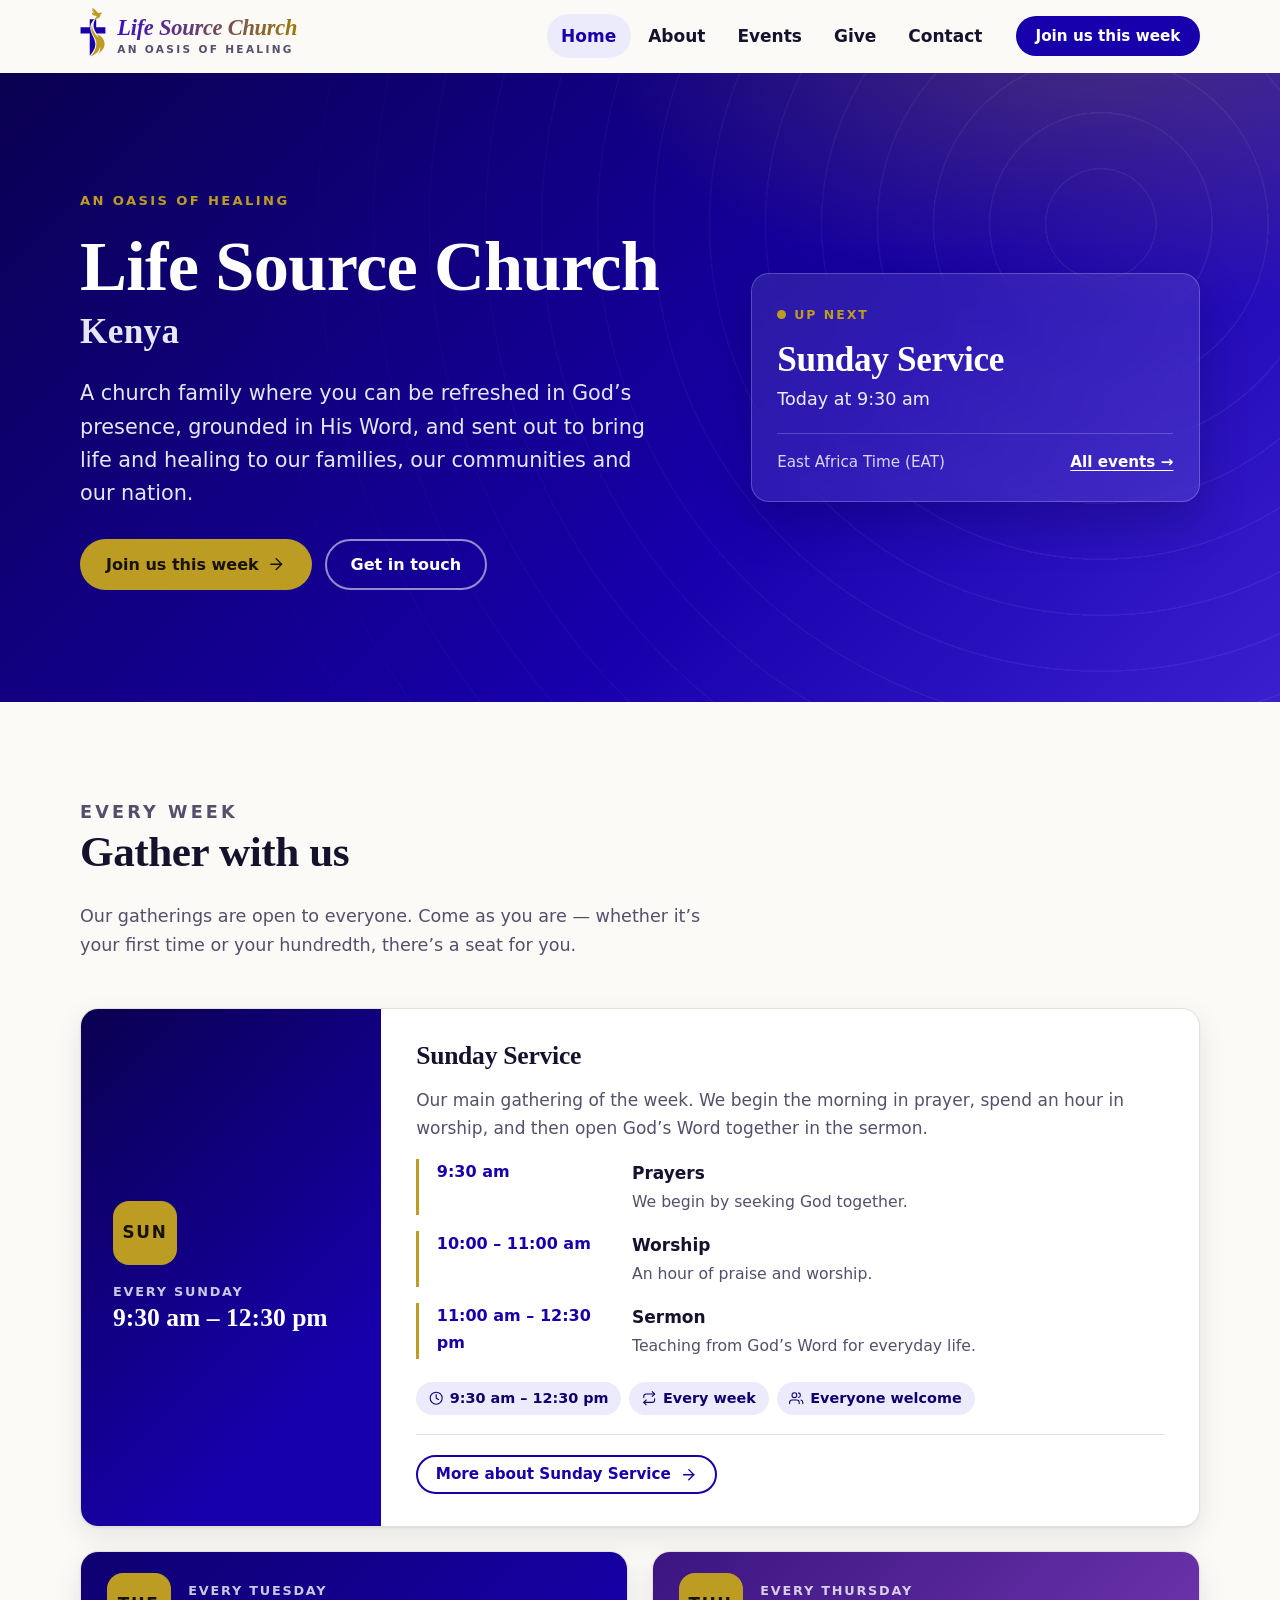
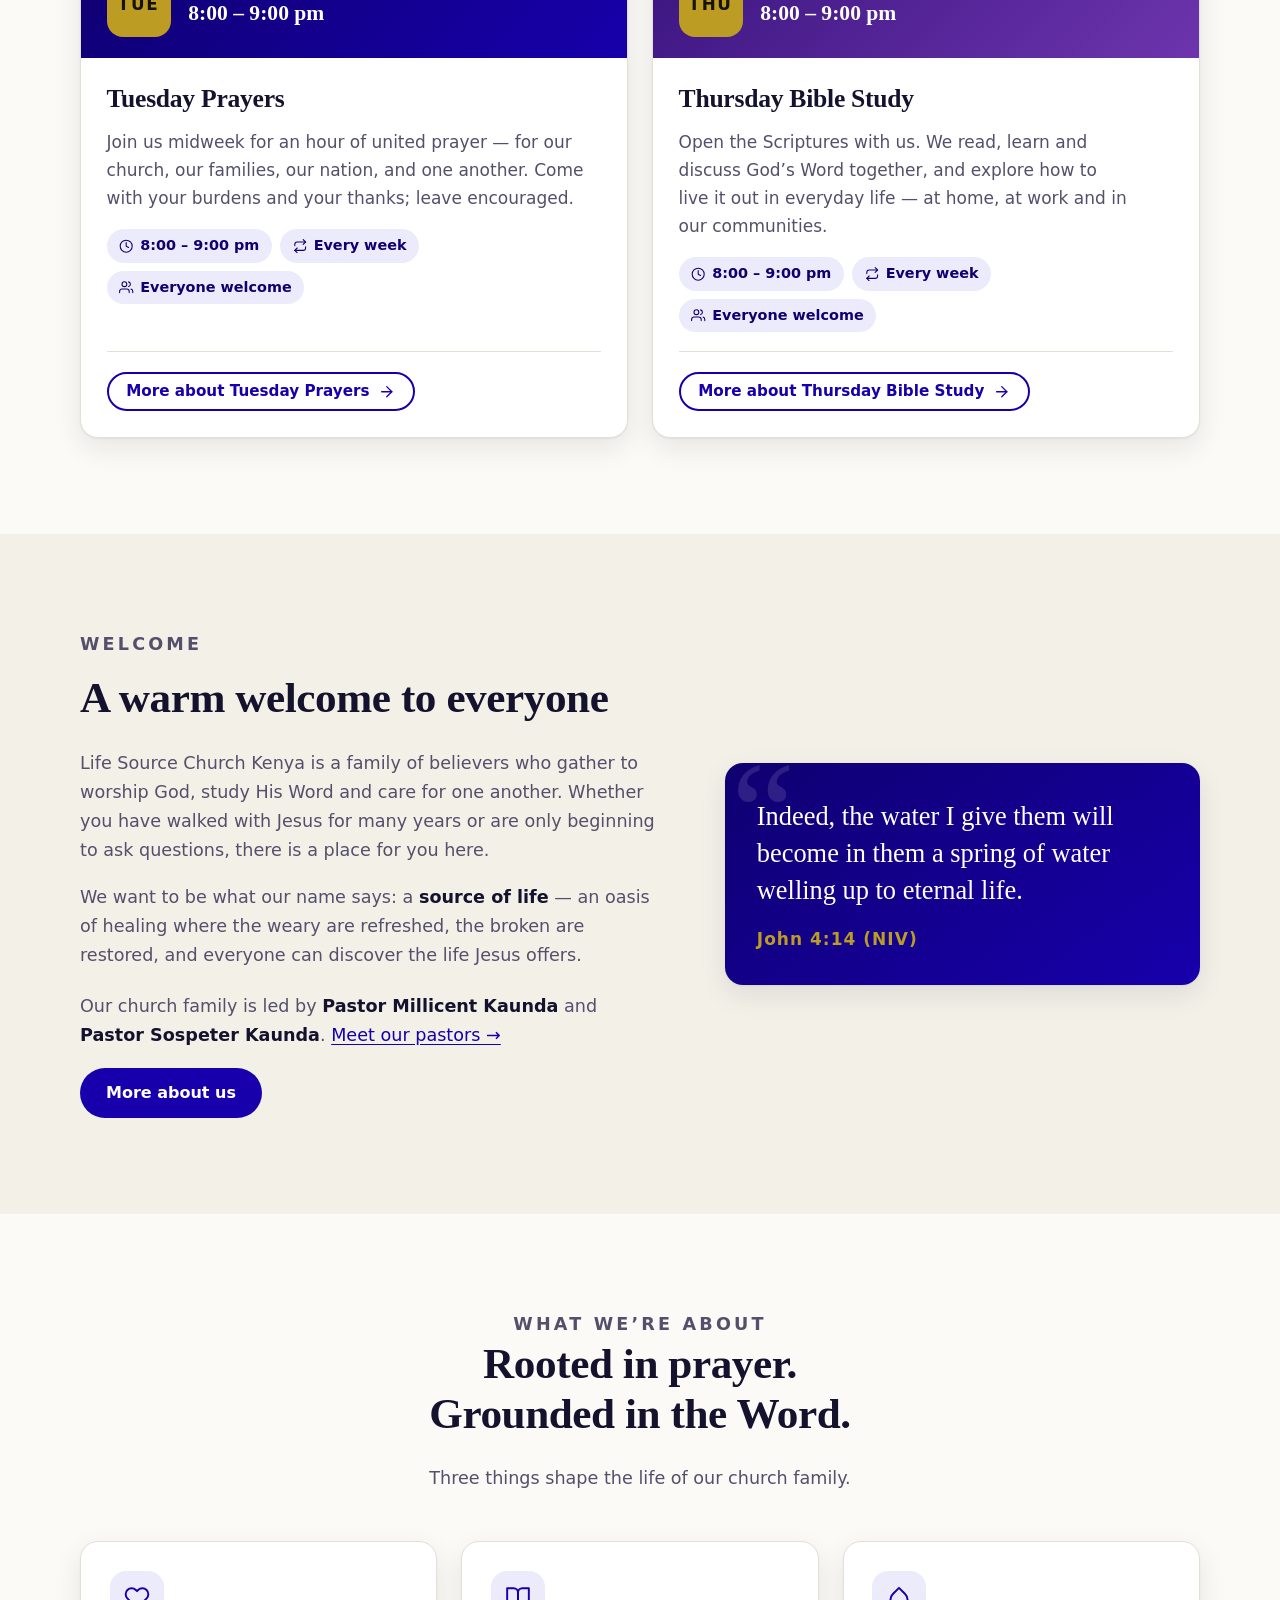
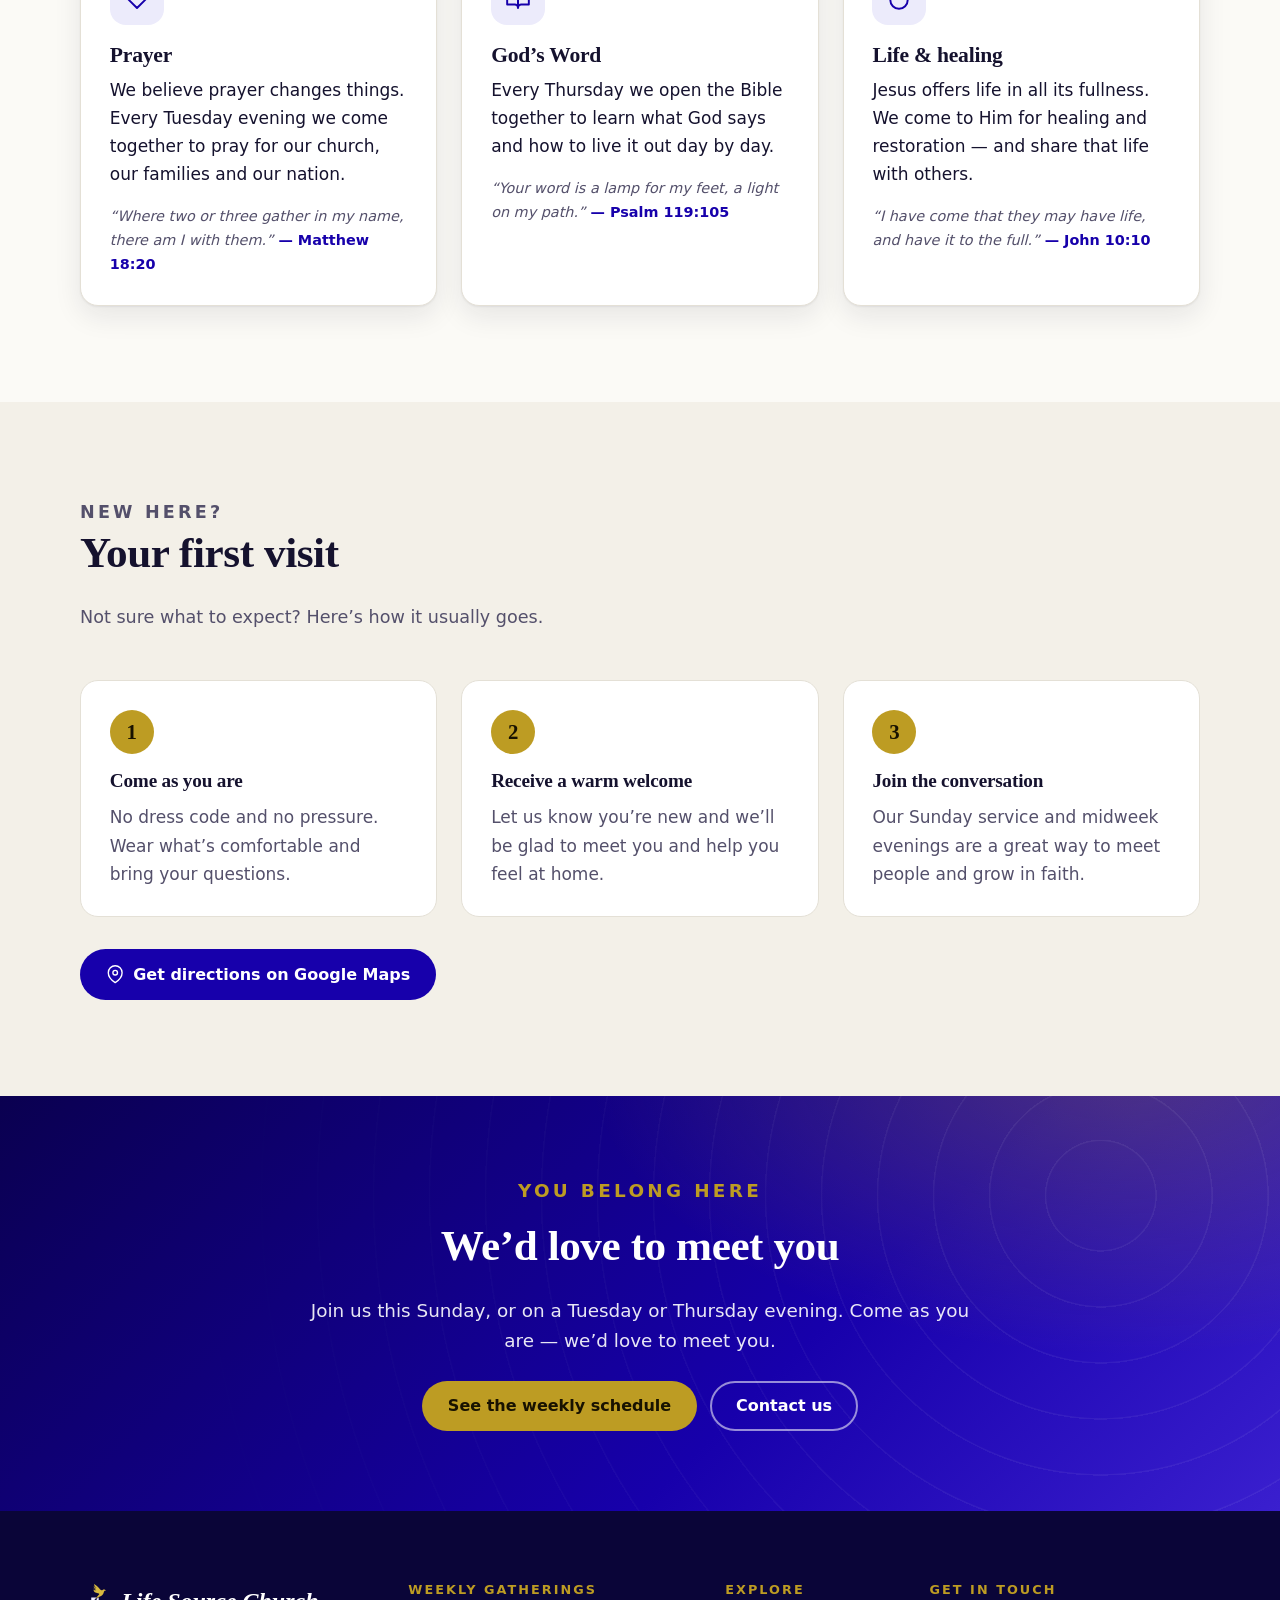
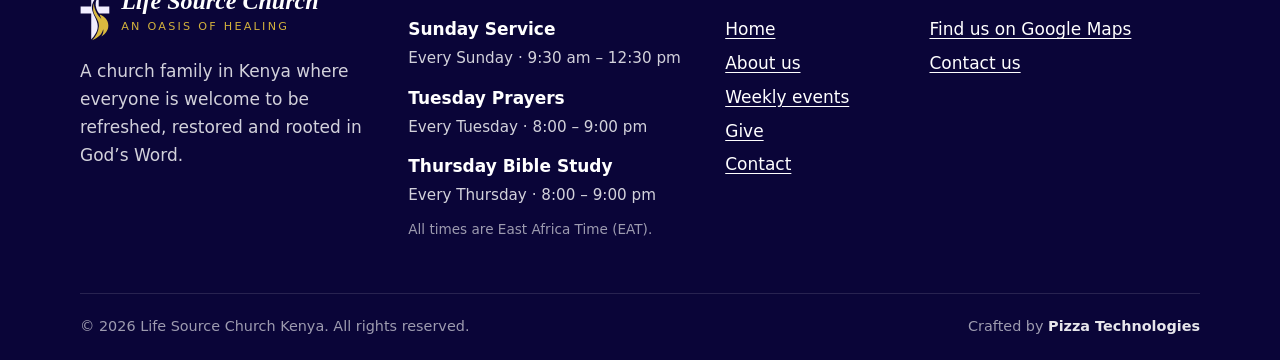
==== commit 34b2f229: "Add church location: Google Maps embed and directions links - site-config.js: set the Google Maps em" ====
--- a/index.html
+++ b/index.html
@@ -202,6 +202,9 @@
           <li data-reveal><h3>Receive a warm welcome</h3><p>Let us know you’re new and we’ll be glad to meet you and help you feel at home.</p></li>
           <li data-reveal><h3>Join the conversation</h3><p>Our Sunday service and midweek evenings are a great way to meet people and grow in faith.</p></li>
         </ol>
+        <div class="btn-row visit-cta" data-site-needs="mapLinkUrl" hidden>
+          <a class="btn" data-site-href="mapLinkUrl" target="_blank" rel="noopener noreferrer"><span class="icon" data-icon="pin" aria-hidden="true"></span>Get directions on Google Maps</a>
+        </div>
       </div>
     </section>
 
@@ -262,6 +265,7 @@
           <h2>Get in touch</h2>
           <ul>
             <li data-site-needs="address" hidden data-site-text="address"></li>
+            <li data-site-needs="mapLinkUrl" hidden><a data-site-href="mapLinkUrl" target="_blank" rel="noopener noreferrer">Find us on Google Maps</a></li>
             <li data-site-needs="phone" hidden><a data-site-href="phone" data-site-text="phone"></a></li>
             <li data-site-needs="whatsapp" hidden><a data-site-href="whatsapp" target="_blank" rel="noopener noreferrer">Chat on WhatsApp</a></li>
             <li data-site-needs="email" hidden><a data-site-href="email" data-site-text="email"></a></li>
--- a/css/styles.css
+++ b/css/styles.css
@@ -591,6 +591,7 @@
 
 .expect-title { margin: 0 0 0.4rem; font-family: var(--font-body); font-size: 0.85rem; font-weight: 700; letter-spacing: 0.1em; text-transform: uppercase; color: var(--ink-soft); }
 .time-note { display: flex; align-items: center; gap: 0.6rem; margin: 1.8rem 0 0; color: var(--ink-soft); }
+.time-note + .time-note { margin-top: 0.6rem; }
 .card-title { font-size: 1.6rem; }
 .section--tight { padding-block: 0 clamp(3.5rem, 8vw, 6rem); }
 
@@ -790,6 +791,23 @@
   box-shadow: var(--shadow);
 }
 .map iframe { display: block; width: 100%; height: 380px; border: 0; }
+.map-cta {
+  display: flex;
+  flex-wrap: wrap;
+  align-items: center;
+  gap: 1.2rem 1.5rem;
+  padding: 1.4rem 1.6rem;
+  background: var(--surface);
+  border: 1px solid var(--line);
+  border-radius: var(--radius);
+  box-shadow: var(--shadow);
+}
+.map + .map-cta { margin-top: 1rem; }
+.map-cta .icon-bubble { margin: 0; }
+.map-cta__text { flex: 1 1 16rem; }
+.map-cta__text h3 { margin: 0 0 0.2rem; font-size: 1.2rem; }
+.map-cta__text p { margin: 0; color: var(--ink-soft); }
+.visit-cta { margin-top: 2rem; }
 
 /* Social links */
 .social { display: flex; flex-wrap: wrap; gap: 0.5rem; margin: 0; padding: 0; list-style: none; }
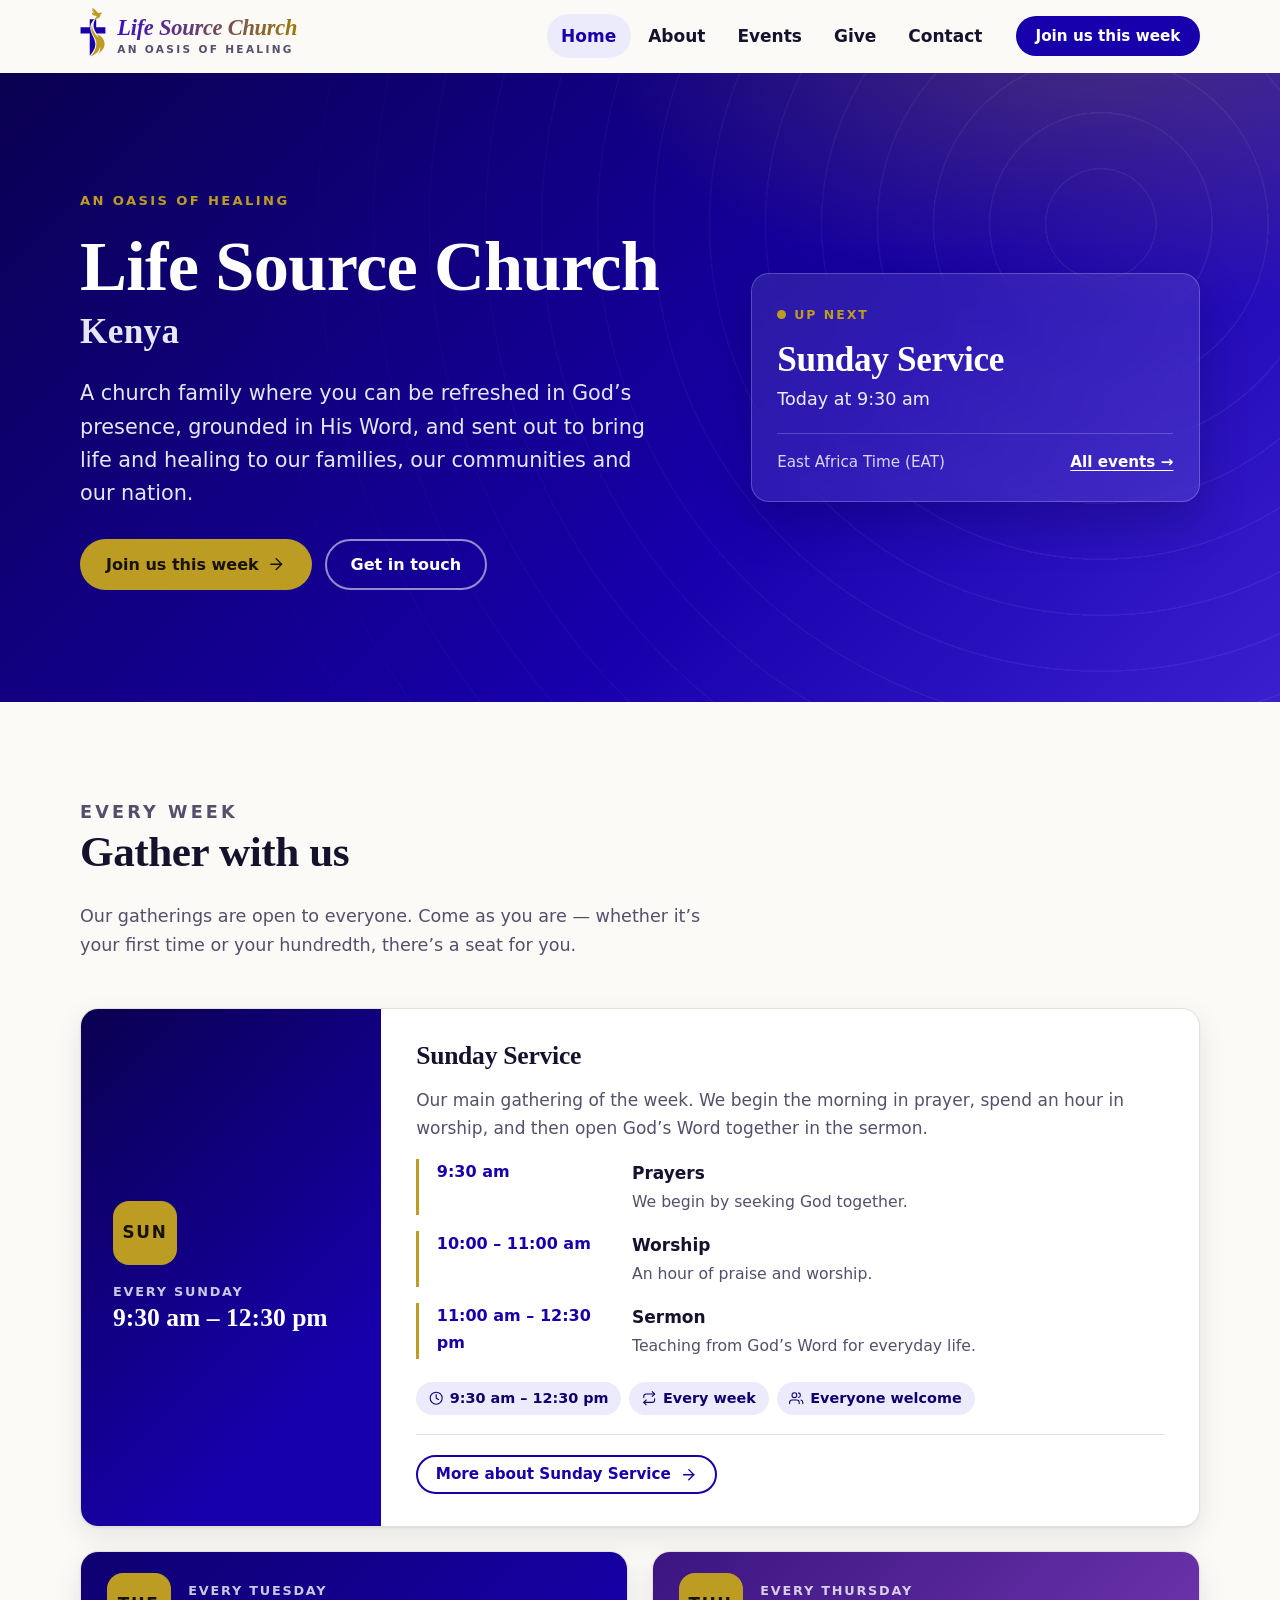
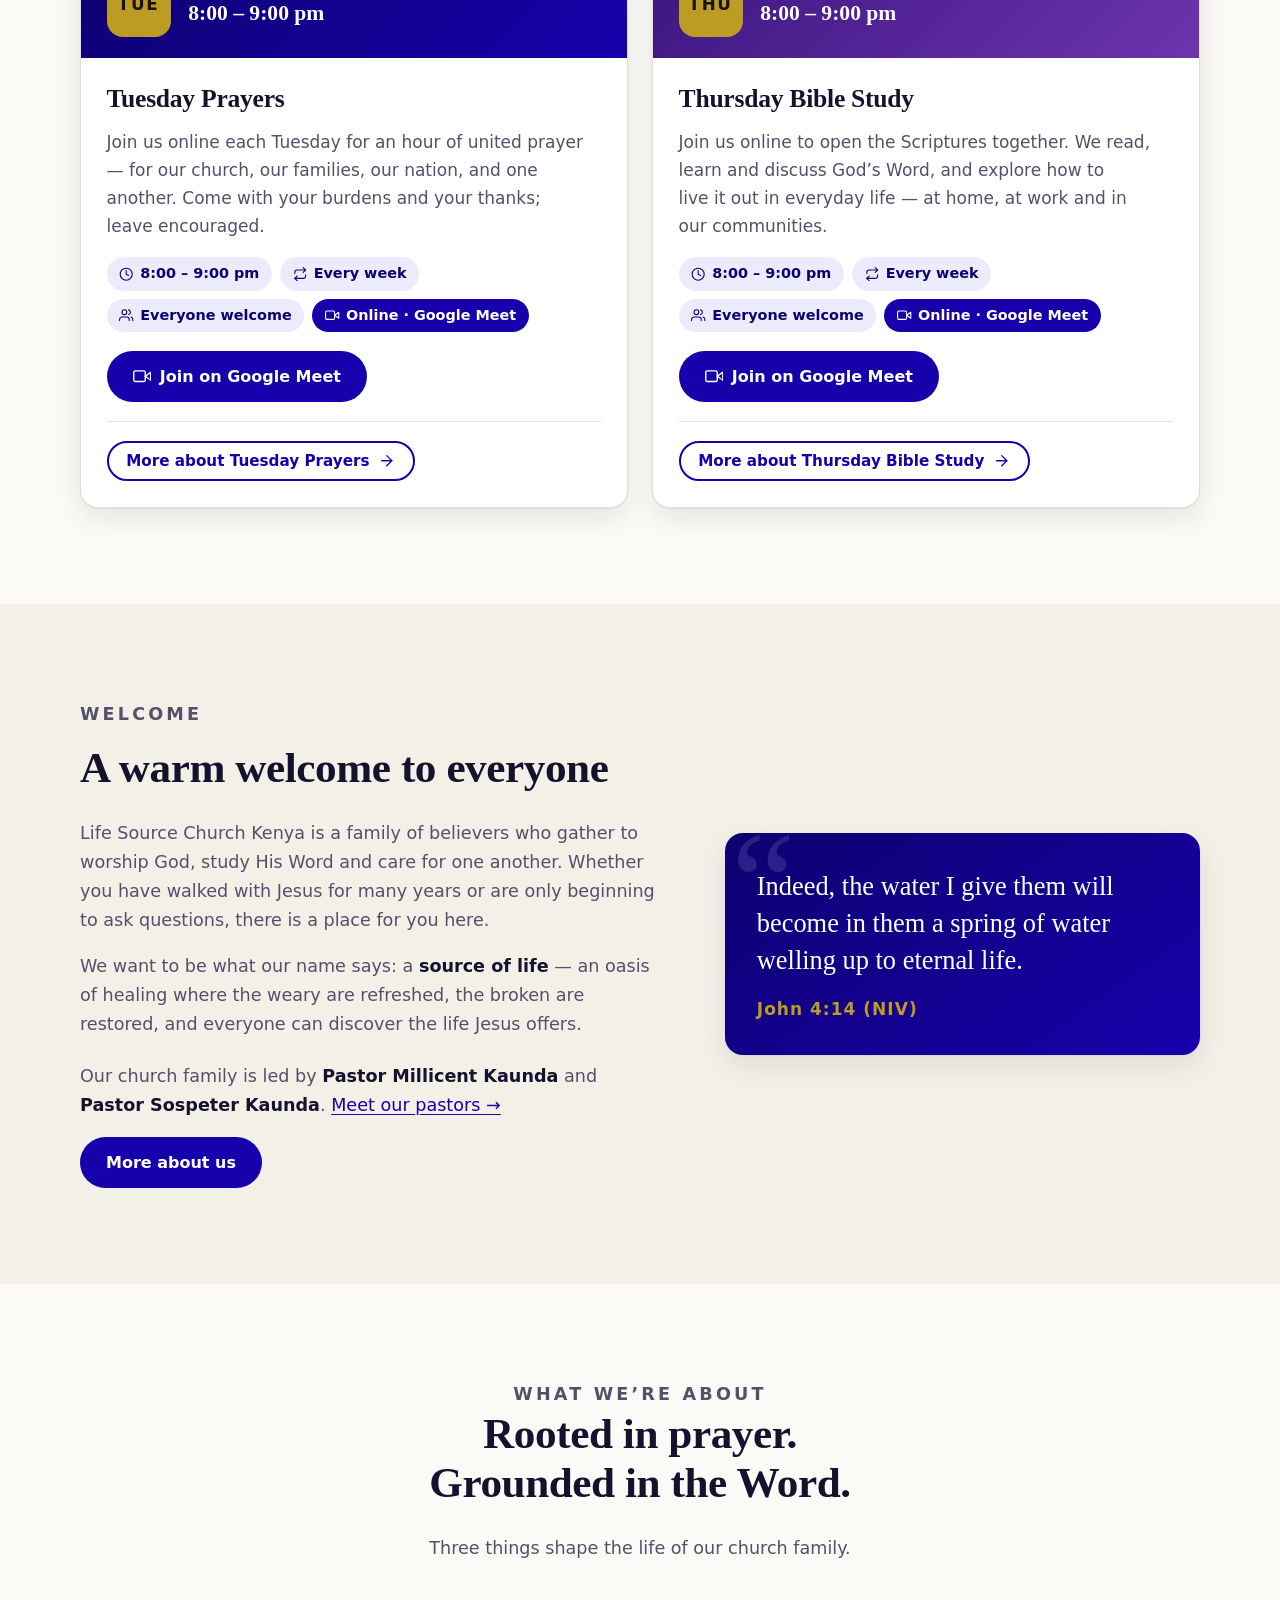
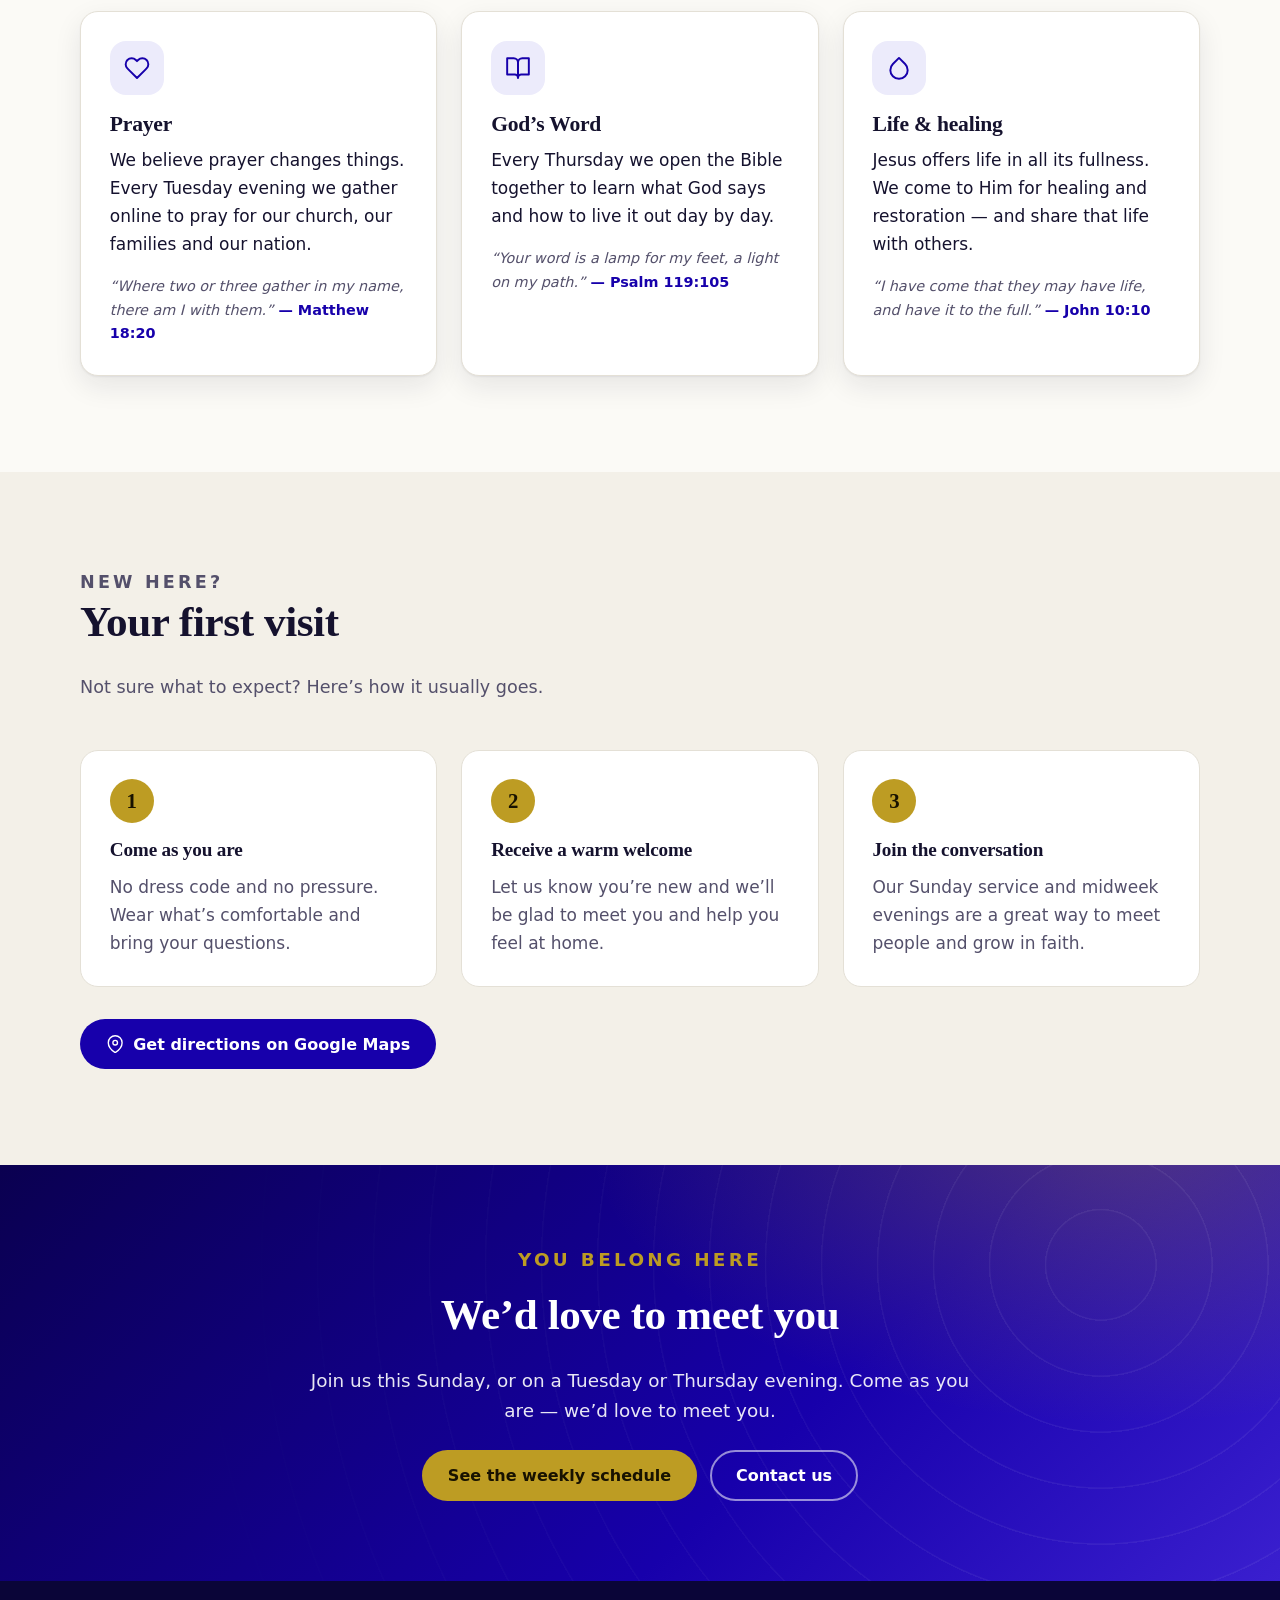
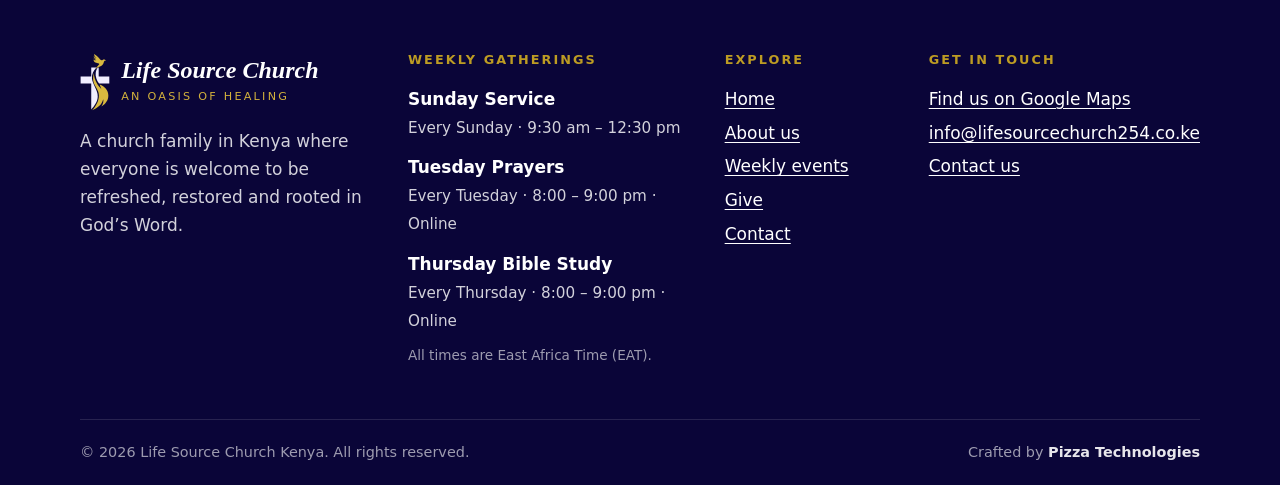
==== commit 20692296: "Tuesday and Thursday meetings are online on Google Meet - site-config.js: add meetUrl (https://meet." ====
--- a/index.html
+++ b/index.html
@@ -4,19 +4,19 @@
   <meta charset="utf-8">
   <meta name="viewport" content="width=device-width, initial-scale=1">
   <title>Life Source Church Kenya — An Oasis of Healing</title>
-  <meta name="description" content="Life Source Church Kenya — a welcoming church family. Join us on Sundays from 9:30 am, for Tuesday Prayers and for Thursday Bible Study (8:00 – 9:00 pm).">
+  <meta name="description" content="Life Source Church Kenya — a welcoming church family. Join us on Sundays from 9:30 am, and online for Tuesday Prayers and Thursday Bible Study (8:00 – 9:00 pm).">
   <meta name="theme-color" content="#1700ab">
   <meta property="og:type" content="website">
   <meta property="og:site_name" content="Life Source Church Kenya">
   <meta property="og:title" content="Life Source Church Kenya — An Oasis of Healing">
-  <meta property="og:description" content="Life Source Church Kenya — a welcoming church family. Join us on Sundays from 9:30 am, for Tuesday Prayers and for Thursday Bible Study (8:00 – 9:00 pm).">
+  <meta property="og:description" content="Life Source Church Kenya — a welcoming church family. Join us on Sundays from 9:30 am, and online for Tuesday Prayers and Thursday Bible Study (8:00 – 9:00 pm).">
   <link rel="icon" href="img/favicon.svg" type="image/svg+xml">
   <link rel="stylesheet" href="css/styles.css">
   <script>document.documentElement.classList.add("js");</script>
   <script src="js/site-config.js"></script>
   <script src="js/main.js" defer></script>
   <script type="application/ld+json">
-  {"@context":"https://schema.org","@type":"Church","name":"Life Source Church Kenya","slogan":"An Oasis of Healing","description":"A welcoming church family in Kenya. Sunday Service from 9:30 am, Tuesday Prayers and Thursday Bible Study at 8:00 pm."}
+  {"@context":"https://schema.org","@type":"Church","name":"Life Source Church Kenya","slogan":"An Oasis of Healing","description":"A welcoming church family in Kenya. Sunday Service from 9:30 am, with Tuesday Prayers and Thursday Bible Study online at 8:00 pm."}
   </script>
 </head>
 <body>
@@ -65,6 +65,7 @@
           <p class="next-card__status" data-next="status">Every week</p>
           <h2 class="next-card__title" data-next="title">Join us every week</h2>
           <p class="next-card__when" data-next="when">Sunday 9:30 am · Tuesday &amp; Thursday 8:00 pm</p>
+          <a class="btn btn--accent btn--sm next-card__join" data-next-join target="_blank" rel="noopener noreferrer" hidden><span class="icon" data-icon="video" aria-hidden="true"></span><span data-next-join-label>Join on Google Meet</span></a>
           <p class="next-card__foot"><span>East Africa Time (EAT)</span><a href="events.html">All events &rarr;</a></p>
         </aside>
       </div>
@@ -101,37 +102,45 @@
         </div>
       </article>
         <div class="grid grid--2">
-      <article class="event-card event-card--tue" id="tuesday-prayers" data-reveal data-event data-title="Tuesday Prayers" data-day="2" data-start="20:00" data-end="21:00" data-desc="A weekly hour of united prayer at Life Source Church Kenya. Everyone is welcome.">
+      <article class="event-card event-card--tue" id="tuesday-prayers" data-reveal data-event data-online data-title="Tuesday Prayers" data-day="2" data-start="20:00" data-end="21:00" data-desc="A weekly hour of united prayer, online on Google Meet, with Life Source Church Kenya. Everyone is welcome.">
         <div class="event-card__head">
           <div class="event-card__day" aria-hidden="true">TUE</div>
           <div class="event-card__when"><small>Every Tuesday</small><strong>8:00 – 9:00 pm</strong></div>
         </div>
         <div class="event-card__body">
         <h3>Tuesday Prayers</h3>
-        <p>Join us midweek for an hour of united prayer — for our church, our families, our nation, and one another. Come with your burdens and your thanks; leave encouraged.</p>
+        <p>Join us online each Tuesday for an hour of united prayer — for our church, our families, our nation, and one another. Come with your burdens and your thanks; leave encouraged.</p>
         <ul class="chips">
           <li class="chip"><span class="icon" data-icon="clock" aria-hidden="true"></span>8:00 – 9:00 pm</li>
           <li class="chip"><span class="icon" data-icon="repeat" aria-hidden="true"></span>Every week</li>
           <li class="chip"><span class="icon" data-icon="users" aria-hidden="true"></span>Everyone welcome</li>
-        </ul>
+          <li class="chip chip--online"><span class="icon" data-icon="video" aria-hidden="true"></span>Online · Google Meet</li>
+        </ul>
+        <div class="join-row" data-site-needs="meetUrl" hidden>
+          <a class="btn" data-site-href="meetUrl" target="_blank" rel="noopener noreferrer"><span class="icon" data-icon="video" aria-hidden="true"></span>Join on Google Meet</a>
+        </div>
         <div class="calendar-actions">
           <a class="btn btn--outline btn--sm" href="events.html#tuesday-prayers">More about Tuesday Prayers<span class="icon" data-icon="arrow" aria-hidden="true"></span></a>
         </div>
         </div>
       </article>
-      <article class="event-card event-card--thu" id="thursday-bible-study" data-reveal data-event data-title="Thursday Bible Study" data-day="4" data-start="20:00" data-end="21:00" data-desc="A weekly hour in God's Word at Life Source Church Kenya. Everyone is welcome.">
+      <article class="event-card event-card--thu" id="thursday-bible-study" data-reveal data-event data-online data-title="Thursday Bible Study" data-day="4" data-start="20:00" data-end="21:00" data-desc="A weekly hour in God's Word, online on Google Meet, with Life Source Church Kenya. Everyone is welcome.">
         <div class="event-card__head">
           <div class="event-card__day" aria-hidden="true">THU</div>
           <div class="event-card__when"><small>Every Thursday</small><strong>8:00 – 9:00 pm</strong></div>
         </div>
         <div class="event-card__body">
         <h3>Thursday Bible Study</h3>
-        <p>Open the Scriptures with us. We read, learn and discuss God’s Word together, and explore how to live it out in everyday life — at home, at work and in our communities.</p>
+        <p>Join us online to open the Scriptures together. We read, learn and discuss God’s Word, and explore how to live it out in everyday life — at home, at work and in our communities.</p>
         <ul class="chips">
           <li class="chip"><span class="icon" data-icon="clock" aria-hidden="true"></span>8:00 – 9:00 pm</li>
           <li class="chip"><span class="icon" data-icon="repeat" aria-hidden="true"></span>Every week</li>
           <li class="chip"><span class="icon" data-icon="users" aria-hidden="true"></span>Everyone welcome</li>
-        </ul>
+          <li class="chip chip--online"><span class="icon" data-icon="video" aria-hidden="true"></span>Online · Google Meet</li>
+        </ul>
+        <div class="join-row" data-site-needs="meetUrl" hidden>
+          <a class="btn" data-site-href="meetUrl" target="_blank" rel="noopener noreferrer"><span class="icon" data-icon="video" aria-hidden="true"></span>Join on Google Meet</a>
+        </div>
         <div class="calendar-actions">
           <a class="btn btn--outline btn--sm" href="events.html#thursday-bible-study">More about Thursday Bible Study<span class="icon" data-icon="arrow" aria-hidden="true"></span></a>
         </div>
@@ -171,7 +180,7 @@
           <article class="card" data-reveal>
             <div class="icon-bubble"><span class="icon" data-icon="heart" aria-hidden="true"></span></div>
             <h3>Prayer</h3>
-            <p>We believe prayer changes things. Every Tuesday evening we come together to pray for our church, our families and our nation.</p>
+            <p>We believe prayer changes things. Every Tuesday evening we gather online to pray for our church, our families and our nation.</p>
             <span class="ref"><em>“Where two or three gather in my name, there am I with them.”</em> — Matthew 18:20</span>
           </article>
           <article class="card" data-reveal>
@@ -244,8 +253,8 @@
           <h2>Weekly gatherings</h2>
           <ul>
             <li><strong>Sunday Service</strong><span>Every Sunday · 9:30 am – 12:30&nbsp;pm</span></li>
-            <li><strong>Tuesday Prayers</strong><span>Every Tuesday · 8:00 – 9:00&nbsp;pm</span></li>
-            <li><strong>Thursday Bible Study</strong><span>Every Thursday · 8:00 – 9:00&nbsp;pm</span></li>
+            <li><strong>Tuesday Prayers</strong><span>Every Tuesday · 8:00 – 9:00&nbsp;pm · Online</span></li>
+            <li><strong>Thursday Bible Study</strong><span>Every Thursday · 8:00 – 9:00&nbsp;pm · Online</span></li>
           </ul>
           <p class="footer-note">All times are East Africa Time (EAT).</p>
         </div>
--- a/css/styles.css
+++ b/css/styles.css
@@ -706,6 +706,20 @@
   font-variant-numeric: tabular-nums;
   overflow-wrap: anywhere;
 }
+.till .meet-url {
+  margin: 0.5rem 0 1.3rem;
+  font-family: ui-monospace, SFMono-Regular, Menlo, Consolas, monospace;
+  font-size: clamp(1rem, 2.8vw, 1.2rem);
+  font-weight: 600;
+  overflow-wrap: anywhere;
+  color: #fff;
+}
+.till .btn-row { gap: 0.6rem; }
+.join-row { margin: 0 0 1.2rem; }
+.join-help { margin: 1.2rem 0 0; color: var(--ink-soft); }
+.chip--online { color: #fff; background: var(--brand); }
+@media (prefers-color-scheme: dark) { .chip--online { color: #0c0630; } }
+.next-card__join { margin: 0 0 1.2rem; }
 .till__note { margin: 1.2rem 0 0; font-size: 0.95rem; color: rgba(255, 255, 255, 0.8); }
 .till a { color: #fff; font-weight: 650; }
 .till a:hover { color: var(--accent); }
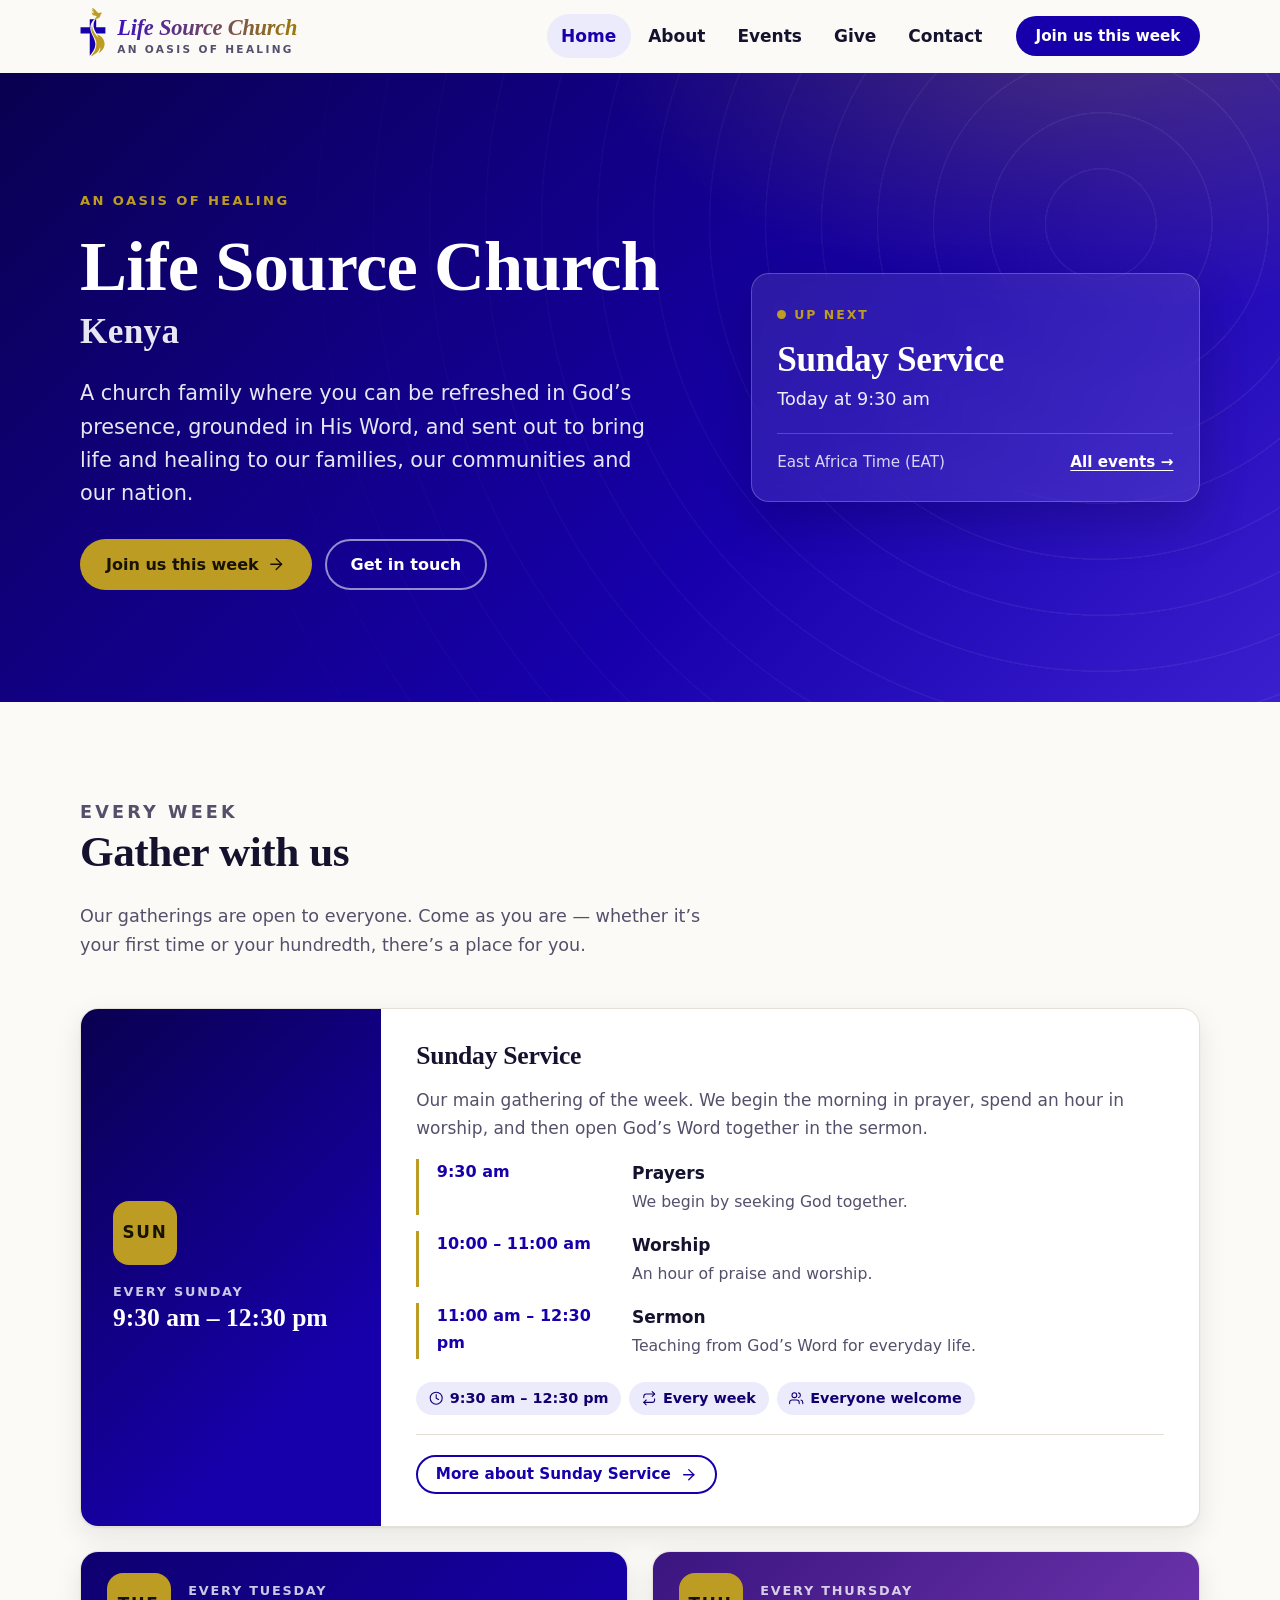
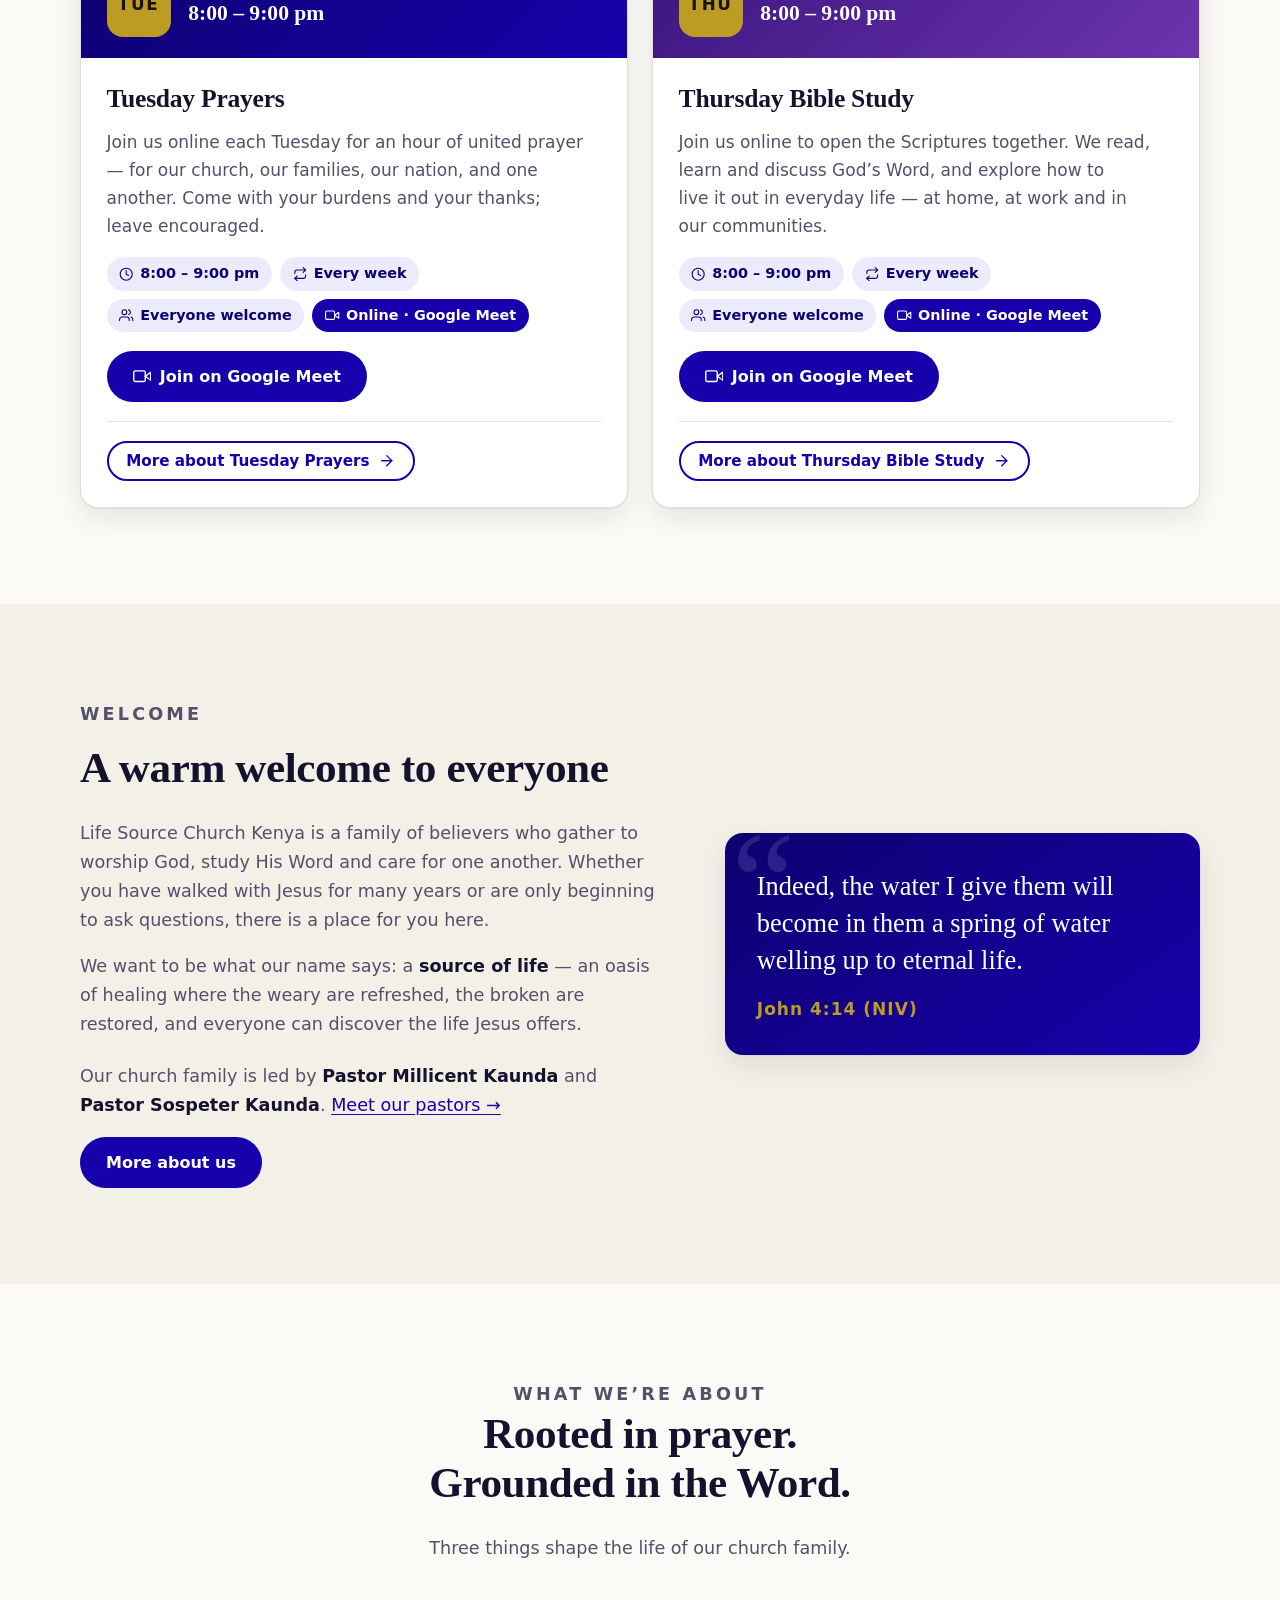
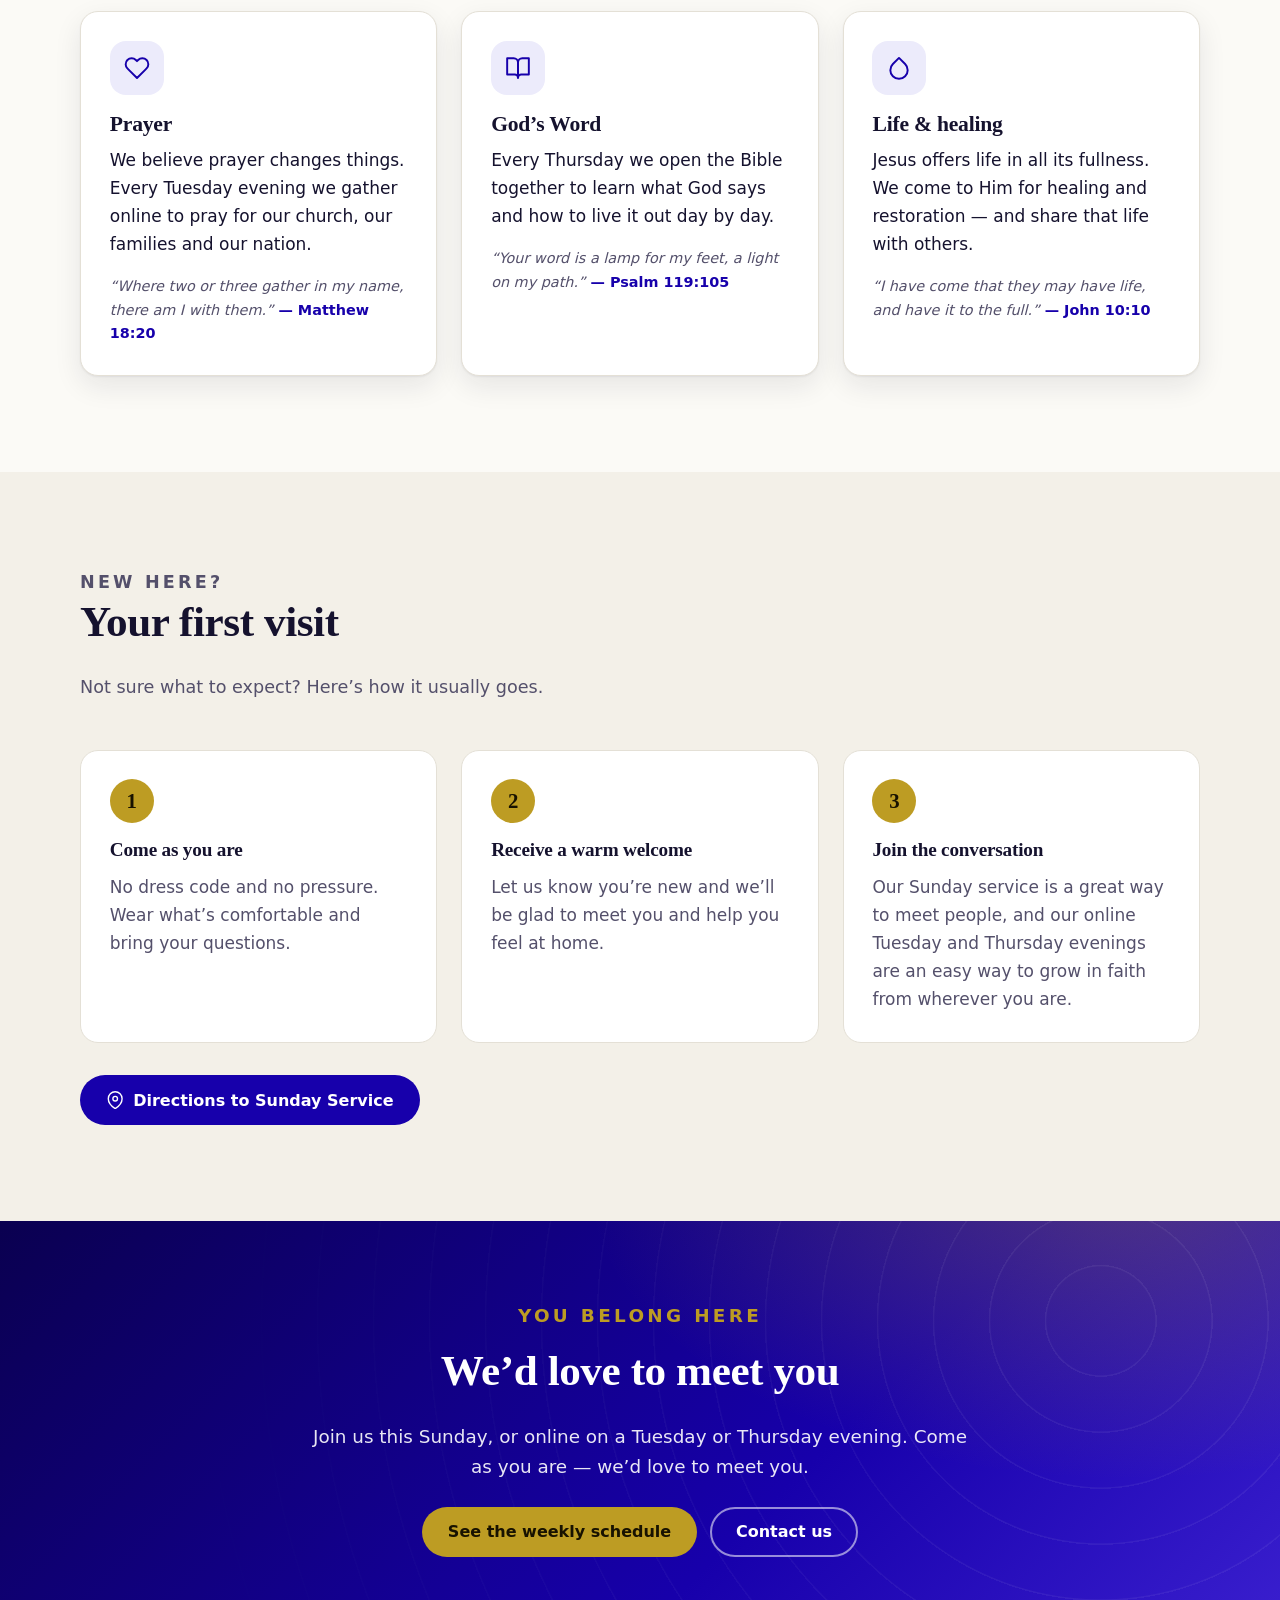
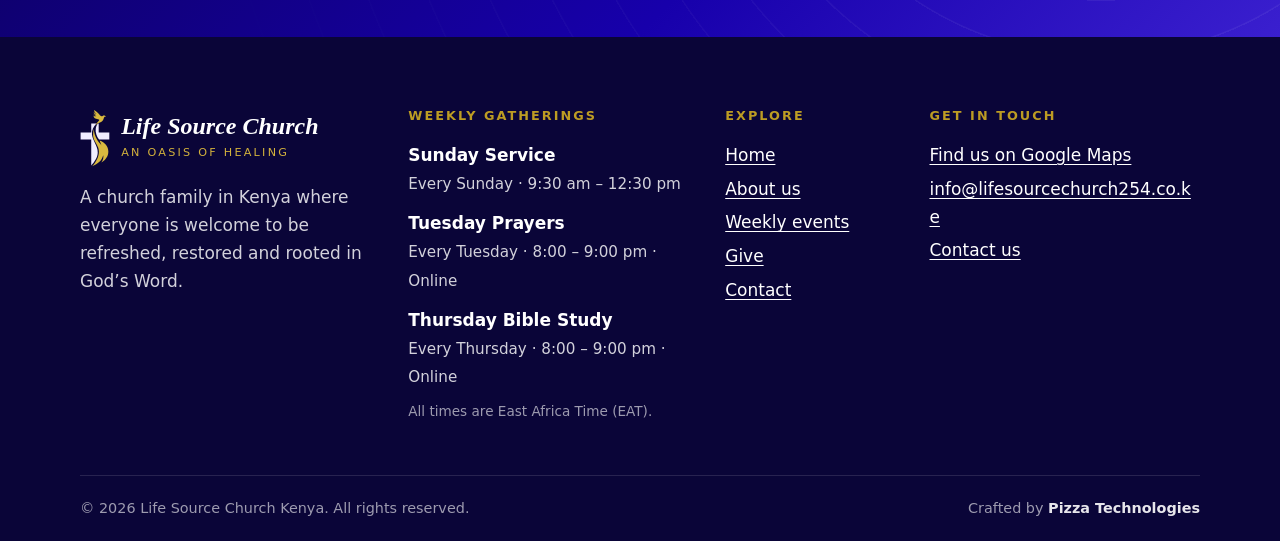
==== commit f99ca655: "Apply review fixes to the online-meetings change - Fix unreadable "Join on Google Meet" button on th" ====
--- a/index.html
+++ b/index.html
@@ -65,7 +65,7 @@
           <p class="next-card__status" data-next="status">Every week</p>
           <h2 class="next-card__title" data-next="title">Join us every week</h2>
           <p class="next-card__when" data-next="when">Sunday 9:30 am · Tuesday &amp; Thursday 8:00 pm</p>
-          <a class="btn btn--accent btn--sm next-card__join" data-next-join target="_blank" rel="noopener noreferrer" hidden><span class="icon" data-icon="video" aria-hidden="true"></span><span data-next-join-label>Join on Google Meet</span></a>
+          <a class="btn btn--accent next-card__join" data-next-join target="_blank" rel="noopener noreferrer" hidden><span class="icon" data-icon="video" aria-hidden="true"></span><span data-next-join-label>Join on Google Meet</span></a>
           <p class="next-card__foot"><span>East Africa Time (EAT)</span><a href="events.html">All events &rarr;</a></p>
         </aside>
       </div>
@@ -76,7 +76,7 @@
         <div class="section-head" data-reveal>
           <p class="eyebrow">Every week</p>
           <h2>Gather with us</h2>
-          <p>Our gatherings are open to everyone. Come as you are — whether it’s your first time or your hundredth, there’s a seat for you.</p>
+          <p>Our gatherings are open to everyone. Come as you are — whether it’s your first time or your hundredth, there’s a place for you.</p>
         </div>
       <article class="event-card event-card--sun event-card--featured" id="sunday-service" data-reveal data-event data-title="Sunday Service" data-day="0" data-start="09:30" data-end="12:30" data-desc="Prayers from 9:30 am, worship 10:00 – 11:00 am, sermon 11:00 am – 12:30 pm at Life Source Church Kenya. Everyone is welcome.">
         <div class="event-card__head">
@@ -116,8 +116,8 @@
           <li class="chip"><span class="icon" data-icon="users" aria-hidden="true"></span>Everyone welcome</li>
           <li class="chip chip--online"><span class="icon" data-icon="video" aria-hidden="true"></span>Online · Google Meet</li>
         </ul>
-        <div class="join-row" data-site-needs="meetUrl" hidden>
-          <a class="btn" data-site-href="meetUrl" target="_blank" rel="noopener noreferrer"><span class="icon" data-icon="video" aria-hidden="true"></span>Join on Google Meet</a>
+        <div class="join-row" data-site-needs="meetUrl">
+          <a class="btn" href="https://meet.google.com/vti-ypyp-hys" data-site-href="meetUrl" target="_blank" rel="noopener noreferrer"><span class="icon" data-icon="video" aria-hidden="true"></span>Join on Google Meet</a>
         </div>
         <div class="calendar-actions">
           <a class="btn btn--outline btn--sm" href="events.html#tuesday-prayers">More about Tuesday Prayers<span class="icon" data-icon="arrow" aria-hidden="true"></span></a>
@@ -138,8 +138,8 @@
           <li class="chip"><span class="icon" data-icon="users" aria-hidden="true"></span>Everyone welcome</li>
           <li class="chip chip--online"><span class="icon" data-icon="video" aria-hidden="true"></span>Online · Google Meet</li>
         </ul>
-        <div class="join-row" data-site-needs="meetUrl" hidden>
-          <a class="btn" data-site-href="meetUrl" target="_blank" rel="noopener noreferrer"><span class="icon" data-icon="video" aria-hidden="true"></span>Join on Google Meet</a>
+        <div class="join-row" data-site-needs="meetUrl">
+          <a class="btn" href="https://meet.google.com/vti-ypyp-hys" data-site-href="meetUrl" target="_blank" rel="noopener noreferrer"><span class="icon" data-icon="video" aria-hidden="true"></span>Join on Google Meet</a>
         </div>
         <div class="calendar-actions">
           <a class="btn btn--outline btn--sm" href="events.html#thursday-bible-study">More about Thursday Bible Study<span class="icon" data-icon="arrow" aria-hidden="true"></span></a>
@@ -209,10 +209,10 @@
         <ol class="steps">
           <li data-reveal><h3>Come as you are</h3><p>No dress code and no pressure. Wear what’s comfortable and bring your questions.</p></li>
           <li data-reveal><h3>Receive a warm welcome</h3><p>Let us know you’re new and we’ll be glad to meet you and help you feel at home.</p></li>
-          <li data-reveal><h3>Join the conversation</h3><p>Our Sunday service and midweek evenings are a great way to meet people and grow in faith.</p></li>
+          <li data-reveal><h3>Join the conversation</h3><p>Our Sunday service is a great way to meet people, and our online Tuesday and Thursday evenings are an easy way to grow in faith from wherever you are.</p></li>
         </ol>
         <div class="btn-row visit-cta" data-site-needs="mapLinkUrl" hidden>
-          <a class="btn" data-site-href="mapLinkUrl" target="_blank" rel="noopener noreferrer"><span class="icon" data-icon="pin" aria-hidden="true"></span>Get directions on Google Maps</a>
+          <a class="btn" data-site-href="mapLinkUrl" target="_blank" rel="noopener noreferrer"><span class="icon" data-icon="pin" aria-hidden="true"></span>Directions to Sunday Service</a>
         </div>
       </div>
     </section>
@@ -221,7 +221,7 @@
       <div class="container" data-reveal>
         <p class="eyebrow">You belong here</p>
         <h2>We’d love to meet you</h2>
-        <p>Join us this Sunday, or on a Tuesday or Thursday evening. Come as you are — we’d love to meet you.</p>
+        <p>Join us this Sunday, or online on a Tuesday or Thursday evening. Come as you are — we’d love to meet you.</p>
         <div class="btn-row">
           <a class="btn btn--accent" href="events.html">See the weekly schedule</a>
           <a class="btn btn--ghost" href="contact.html">Contact us</a>
--- a/css/styles.css
+++ b/css/styles.css
@@ -711,18 +711,21 @@
   font-family: ui-monospace, SFMono-Regular, Menlo, Consolas, monospace;
   font-size: clamp(1rem, 2.8vw, 1.2rem);
   font-weight: 600;
+  word-break: break-word;
   overflow-wrap: anywhere;
   color: #fff;
 }
 .till .btn-row { gap: 0.6rem; }
 .join-row { margin: 0 0 1.2rem; }
 .join-help { margin: 1.2rem 0 0; color: var(--ink-soft); }
+.join-tip { margin: 1rem 0 0; font-size: 0.95rem; color: var(--ink-soft); }
+.page-hero__actions { margin-top: 1.6rem; }
 .chip--online { color: #fff; background: var(--brand); }
 @media (prefers-color-scheme: dark) { .chip--online { color: #0c0630; } }
 .next-card__join { margin: 0 0 1.2rem; }
 .till__note { margin: 1.2rem 0 0; font-size: 0.95rem; color: rgba(255, 255, 255, 0.8); }
-.till a { color: #fff; font-weight: 650; }
-.till a:hover { color: var(--accent); }
+.till a:not(.btn) { color: #fff; font-weight: 650; }
+.till a:not(.btn):hover { color: var(--accent); }
 .till .form-status { min-height: 1.4em; margin-top: 0.6rem; color: #7ff0a7; }
 .howto { counter-reset: how; display: grid; gap: 1.2rem; margin: 0; padding: 0; list-style: none; }
 .howto li { counter-increment: how; position: relative; padding-left: 3.1rem; }
@@ -844,7 +847,7 @@
   color: rgba(255, 255, 255, 0.82);
   background: #0a0538;
 }
-.site-footer a { color: #fff; }
+.site-footer a { color: #fff; overflow-wrap: anywhere; }
 .site-footer a:hover { color: var(--accent); }
 .footer-grid { display: grid; gap: 2.2rem; padding-bottom: 2.5rem; }
 @media (min-width: 760px) { .footer-grid { grid-template-columns: 1.3fr 1.25fr 0.75fr 1.2fr; } }
